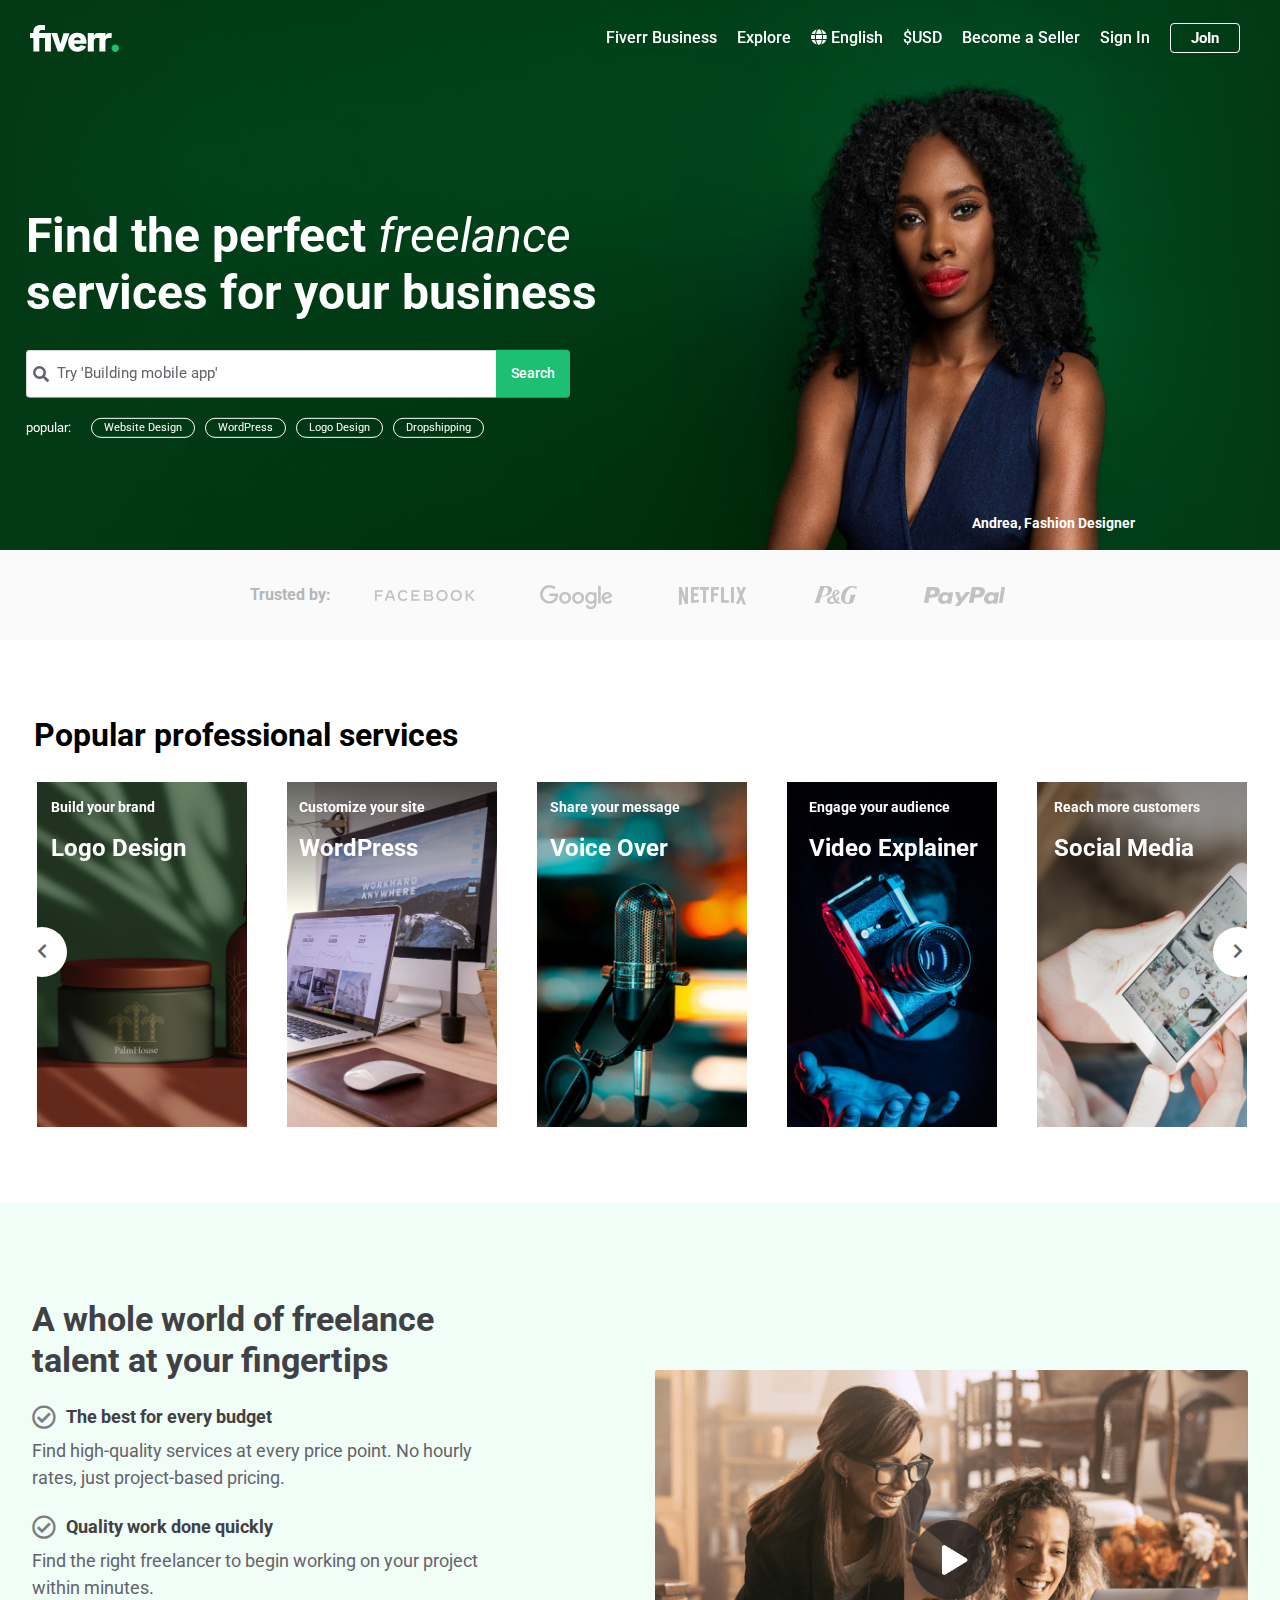
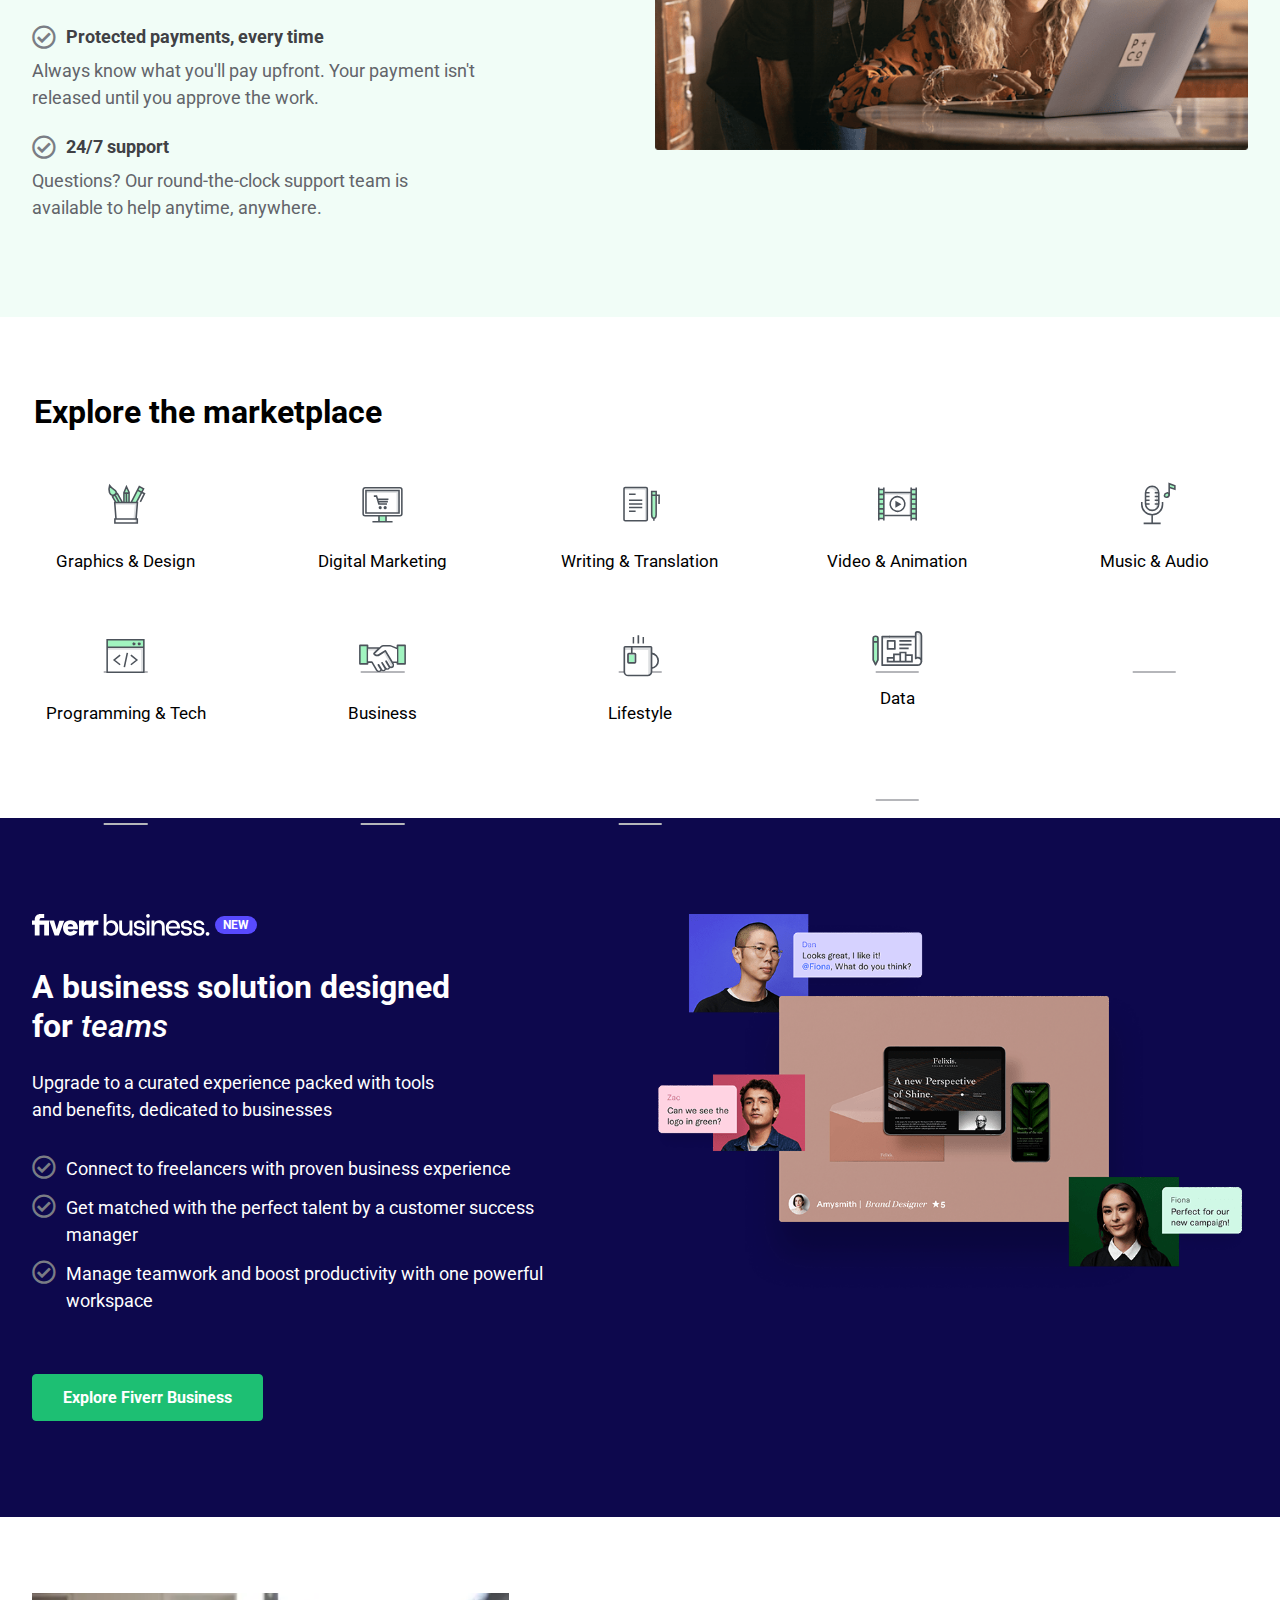
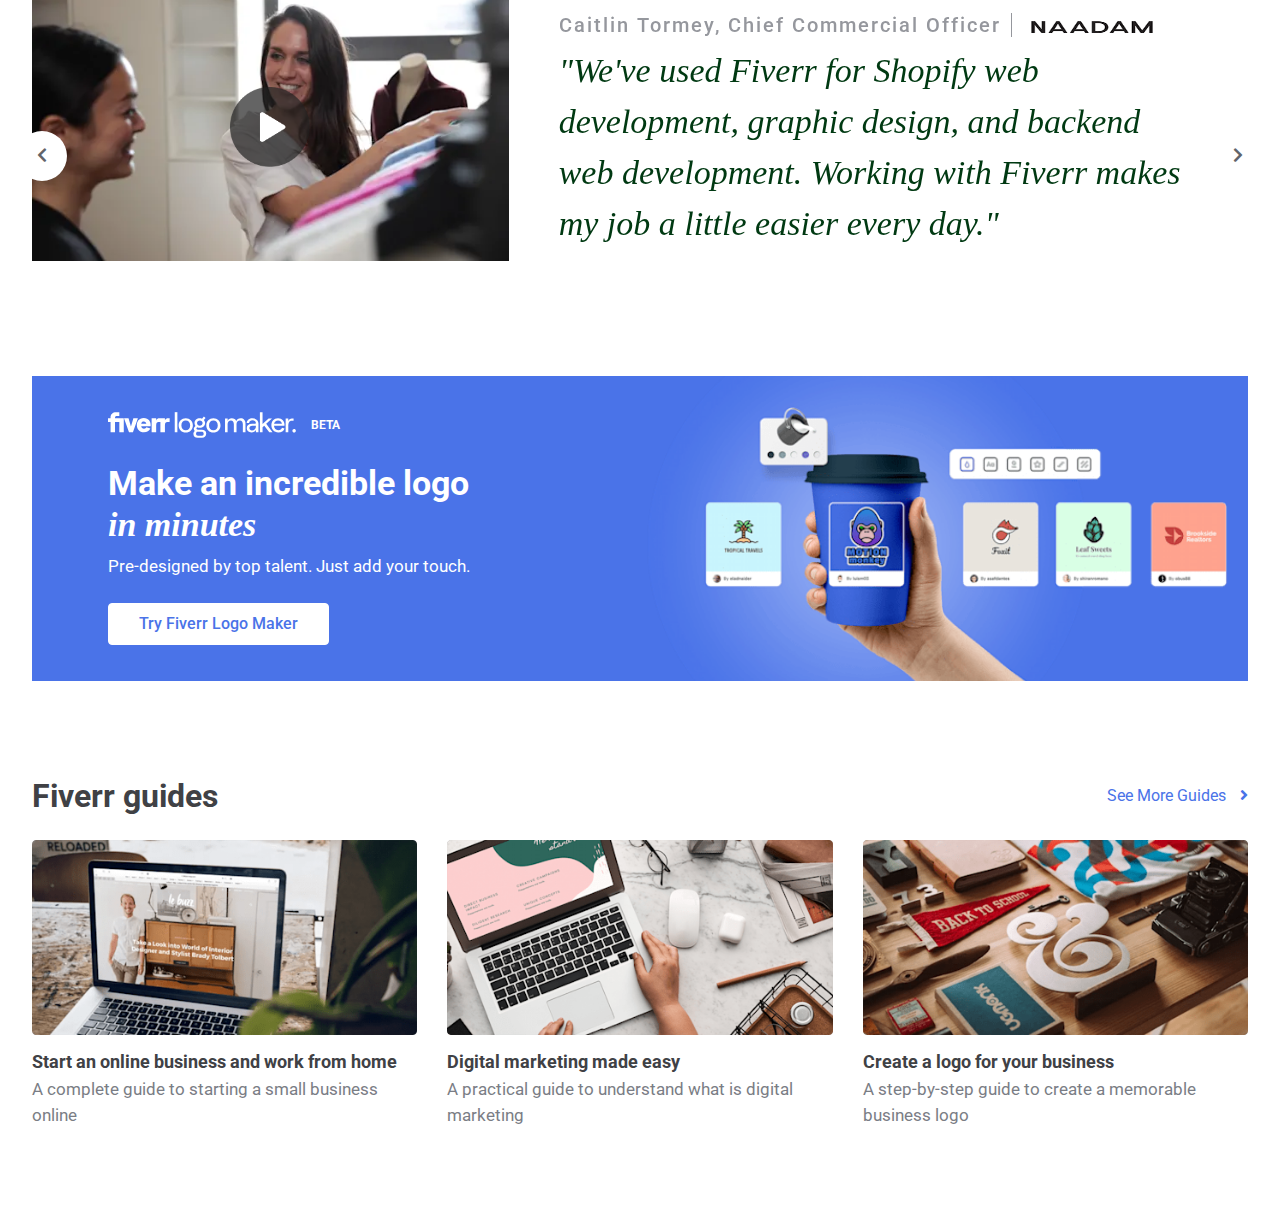
==== FE67_BaiTapTongHop-master/index.html @ a899043b "Add sidebar and guides" ====
<!DOCTYPE html>
<html lang="en">
  <head>
    <title>Fiverr</title>
    <!-- Required meta tags -->
    <meta charset="utf-8" />
    <meta
      name="viewport"
      content="width=device-width, initial-scale=1, shrink-to-fit=no"
    />

    <!-- Google Font -->
    <link
      href="https://fonts.googleapis.com/css2?family=Roboto:wght@300;400;500;700&display=swap"
      rel="stylesheet"
    />
    <link
      href="https://fonts.googleapis.com/css2?family=Italianno&display=swap"
      rel="stylesheet"
    />

    <!-- Bootstrap CSS -->
    <link
      rel="stylesheet"
      href="https://stackpath.bootstrapcdn.com/bootstrap/4.3.1/css/bootstrap.min.css"
      integrity="sha384-ggOyR0iXCbMQv3Xipma34MD+dH/1fQ784/j6cY/iJTQUOhcWr7x9JvoRxT2MZw1T"
      crossorigin="anonymous"
    />

    <!-- font themify icons -->
    <link rel="stylesheet" href="./fonts/themify-icons/themify-icons.css" />

    <!-- font awesome -->
    <link
      rel="stylesheet"
      href="https://cdnjs.cloudflare.com/ajax/libs/font-awesome/5.15.3/css/all.min.css"
    />

    <!-- slick -->
    <link rel="stylesheet" href="./CSS/slick.css" />

    <!-- MY CSS -->
    <link rel="stylesheet" href="./CSS/main.css" />
  </head>

  <body>
    <!-- Header Start -->
    <header id="header" class="header-transparent">
      <nav class="header-nav">
        <div class="container-fluid">
          <div class="row">
            <div class="header-nav__left col-8 col-md-8 col-lg-5">
              <div class="header-nav__bars" id="openSidebar">
                <i class="fa fa-bars"></i>
              </div>
              <a href="index.html" class="header-nav__logo">
                <svg
                  width="89"
                  height="27"
                  viewBox="0 0 89 27"
                  fill="none"
                  xmlns="http://www.w3.org/2000/svg"
                >
                  <g fill="#404145">
                    <path
                      d="m81.6 13.1h-3.1c-2 0-3.1 1.5-3.1 4.1v9.3h-6v-13.4h-2.5c-2 0-3.1 1.5-3.1 4.1v9.3h-6v-18.4h6v2.8c1-2.2 2.3-2.8 4.3-2.8h7.3v2.8c1-2.2 2.3-2.8 4.3-2.8h2zm-25.2 5.6h-12.4c.3 2.1 1.6 3.2 3.7 3.2 1.6 0 2.7-.7 3.1-1.8l5.3 1.5c-1.3 3.2-4.5 5.1-8.4 5.1-6.5 0-9.5-5.1-9.5-9.5 0-4.3 2.6-9.4 9.1-9.4 6.9 0 9.2 5.2 9.2 9.1 0 .9 0 1.4-.1 1.8zm-5.7-3.5c-.1-1.6-1.3-3-3.3-3-1.9 0-3 .8-3.4 3zm-22.9 11.3h5.2l6.6-18.3h-6l-3.2 10.7-3.2-10.8h-6zm-24.4 0h5.9v-13.4h5.7v13.4h5.9v-18.4h-11.6v-1.1c0-1.2.9-2 2.2-2h3.5v-5h-4.4c-4.3 0-7.2 2.7-7.2 6.6v1.5h-3.4v5h3.4z"
                    ></path>
                  </g>
                  <g fill="#1dbf73">
                    <path
                      d="m85.3 27c2 0 3.7-1.7 3.7-3.7s-1.7-3.7-3.7-3.7-3.7 1.7-3.7 3.7 1.7 3.7 3.7 3.7z"
                    ></path>
                  </g>
                </svg>
              </a>
              <form action="#" class="header-nav__search">
                <input type="text" placeholder="Find Services" />
                <i class="ti-search"></i>
                <button type="submit">Search</button>
              </form>
            </div>
            <div class="header-nav__right col-4 col-md-4 col-lg-7">
              <ul class="header-nav__menu">
                <li class="header-nav__item business">
                  <a href="#" class="header-nav__link">Fiverr Business</a>
                </li>
                <li class="header-nav__item explore">
                  <a href="#" class="header-nav__link">Explore</a>
                </li>
                <li class="header-nav__item language">
                  <a href="#" class="header-nav__link">
                    <i class="fas fa-globe"></i>
                    English
                  </a>
                </li>
                <li class="header-nav__item currency">
                  <a href="#" class="header-nav__link">$USD</a>
                </li>
                <li class="header-nav__item seller">
                  <a href="#" class="header-nav__link">Become a Seller</a>
                </li>
                <li class="header-nav__item signin">
                  <a href="#" class="header-nav__link">Sign In</a>
                </li>
                <li class="header-nav__item join">
                  <a href="#" class="header-nav__join">JoIn</a>
                </li>
              </ul>
            </div>
          </div>
        </div>
      </nav>
      <div class="header-cate">
        <div class="container-fluid">
          <ul class="header-cate__list">
            <li class="header-cate__item">
              <a href="#" class="header-cate__link">Graphics & Design</a>
              <ul class="header-dropdown grid-fours-column">
                <ul class="header-dropdown__list">
                  <li class="header-dropdown__item">
                    <h6 class="header-dropdown__title">
                      Logo & Brand Identity
                    </h6>
                  </li>
                  <li class="header-dropdown__item">
                    <a href="#" class="header-dropdown__link">Logo Design</a>
                  </li>
                  <li class="header-dropdown__item">
                    <a href="#" class="header-dropdown__link">
                      Brand Style Guides
                    </a>
                  </li>
                  <li class="header-dropdown__item">
                    <a href="#" class="header-dropdown__link">
                      Business Cards & Stationery
                    </a>
                  </li>
                </ul>
                <ul class="header-dropdown__list">
                  <li class="header-dropdown__item">
                    <h6 class="header-dropdown__title">Web & App</h6>
                  </li>
                  <li class="header-dropdown__item">
                    <a href="#" class="header-dropdown__link">
                      Website Design <span class="new">New</span>
                    </a>
                  </li>
                  <li class="header-dropdown__item">
                    <a href="#" class="header-dropdown__link">
                      App Design
                      <span class="new">New</span>
                    </a>
                  </li>
                  <li class="header-dropdown__item">
                    <a href="#" class="header-dropdown__link">
                      UX Design
                      <span class="new">New</span>
                    </a>
                  </li>
                </ul>
                <ul class="header-dropdown__list">
                  <li class="header-dropdown__item">
                    <h6 class="header-dropdown__title">Visual Design</h6>
                  </li>
                  <li class="header-dropdown__item">
                    <a href="#" class="header-dropdown__link">
                      Photoshop Editing
                    </a>
                  </li>
                  <li class="header-dropdown__item">
                    <a href="#" class="header-dropdown__link">
                      Presentation Design
                    </a>
                  </li>
                  <li class="header-dropdown__item">
                    <a href="#" class="header-dropdown__link">
                      Infographic Design
                    </a>
                  </li>
                </ul>
                <ul class="header-dropdown__list">
                  <li class="header-dropdown__item">
                    <h6 class="header-dropdown__title">Print Design</h6>
                  </li>
                  <li class="header-dropdown__item">
                    <a href="#" class="header-dropdown__link">Flyer Design</a>
                  </li>
                  <li class="header-dropdown__item">
                    <a href="#" class="header-dropdown__link">
                      Brochure Design
                    </a>
                  </li>
                  <li class="header-dropdown__item">
                    <a href="#" class="header-dropdown__link">
                      Signage Design
                      <span class="new">New</span>
                    </a>
                  </li>
                </ul>
                <ul class="header-dropdown__list">
                  <li class="header-dropdown__item">
                    <h6 class="header-dropdown__title">Gaming</h6>
                  </li>
                  <li class="header-dropdown__item">
                    <a href="#" class="header-dropdown__link">Game Art</a>
                  </li>
                  <li class="header-dropdown__item">
                    <a href="#" class="header-dropdown__link">
                      Graphics for Streamers
                    </a>
                  </li>
                  <li class="header-dropdown__item">
                    <a href="#" class="header-dropdown__link">Twitch Store</a>
                  </li>
                </ul>
                <ul class="header-dropdown__list">
                  <li class="header-dropdown__item">
                    <h6 class="header-dropdown__title">Packaging & Labels</h6>
                  </li>
                  <li class="header-dropdown__item">
                    <a href="#" class="header-dropdown__link">Book Design</a>
                  </li>
                  <li class="header-dropdown__item">
                    <a href="#" class="header-dropdown__link">
                      Ablum Cover Design
                    </a>
                  </li>
                  <li class="header-dropdown__item">
                    <a href="#" class="header-dropdown__link">
                      Podcast Cover Art
                    </a>
                  </li>
                </ul>
              </ul>
            </li>
            <li class="header-cate__item">
              <a href="#" class="header-cate__link">Digital Marketing</a>
              <ul class="header-dropdown grid-two-column">
                <li class="header-dropdown__item">
                  <a href="#" class="header-dropdown__link">
                    Marketing Strategy
                  </a>
                </li>
                <li class="header-dropdown__item">
                  <a href="#" class="header-dropdown__link">
                    Search Engine Marketing (SEM)
                  </a>
                </li>
                <li class="header-dropdown__item">
                  <a href="#" class="header-dropdown__link">
                    Social Media Marketing
                  </a>
                </li>
                <li class="header-dropdown__item">
                  <a href="#" class="header-dropdown__link">
                    Display Advertising <span class="new">New</span>
                  </a>
                </li>
                <li class="header-dropdown__item">
                  <a href="#" class="header-dropdown__link">
                    Social Media Advertising
                  </a>
                </li>
                <li class="header-dropdown__item">
                  <a href="#" class="header-dropdown__link">
                    E-Commerce Marketing
                  </a>
                </li>
                <li class="header-dropdown__item">
                  <a href="#" class="header-dropdown__link">
                    Search Engine Optimization (SEO)
                  </a>
                </li>
                <li class="header-dropdown__item">
                  <a href="#" class="header-dropdown__link">
                    Influencer Marketing
                  </a>
                </li>
              </ul>
            </li>
            <li class="header-cate__item">
              <a href="#" class="header-cate__link">Writing & Translation</a>
              <ul class="header-dropdown grid-three-column">
                <li class="header-dropdown__item">
                  <a href="#" class="header-dropdown__link">
                    Articles & Blog Posts
                  </a>
                </li>
                <li class="header-dropdown__item">
                  <a href="#" class="header-dropdown__link">
                    Book & eBook Writing
                  </a>
                </li>
                <li class="header-dropdown__item">
                  <a href="#" class="header-dropdown__link">White Papers</a>
                </li>
                <li class="header-dropdown__item">
                  <a href="#" class="header-dropdown__link">Translation</a>
                </li>
                <li class="header-dropdown__item">
                  <a href="#" class="header-dropdown__link">
                    Book Editing <span class="new">New</span>
                  </a>
                </li>
                <li class="header-dropdown__item">
                  <a href="#" class="header-dropdown__link">
                    Website Content
                  </a>
                </li>
                <li class="header-dropdown__item">
                  <a href="#" class="header-dropdown__link">
                    Proofreading & Editing
                  </a>
                </li>
                <li class="header-dropdown__item">
                  <a href="#" class="header-dropdown__link">Scriptwriting</a>
                </li>
                <li class="header-dropdown__item">
                  <a href="#" class="header-dropdown__link">
                    Product Descriptions
                  </a>
                </li>
              </ul>
            </li>
            <li class="header-cate__item">
              <a href="#" class="header-cate__link">Video & Animation</a>
              <ul class="header-dropdown grid-three-column">
                <li class="header-dropdown__item">
                  <a href="#" class="header-dropdown__link">
                    Whiteboard & Animated Explainers
                  </a>
                </li>
                <li class="header-dropdown__item">
                  <a href="#" class="header-dropdown__link">
                    Spokesperson Videos
                  </a>
                </li>
                <li class="header-dropdown__item">
                  <a href="#" class="header-dropdown__link">
                    Animation for Streamers
                  </a>
                </li>
                <li class="header-dropdown__item">
                  <a href="#" class="header-dropdown__link">Video Editing</a>
                </li>
                <li class="header-dropdown__item">
                  <a href="#" class="header-dropdown__link">
                    Live Action Explainers
                  </a>
                </li>
                <li class="header-dropdown__item">
                  <a href="#" class="header-dropdown__link">
                    Lottie & Website Animation <span class="new">New</span>
                  </a>
                </li>
                <li class="header-dropdown__item">
                  <a href="#" class="header-dropdown__link">
                    Short Video Ads
                  </a>
                </li>
                <li class="header-dropdown__item">
                  <a href="#" class="header-dropdown__link">
                    3D Product Animation
                  </a>
                </li>
                <li class="header-dropdown__item">
                  <a href="#" class="header-dropdown__link">Game Trailers</a>
                </li>
              </ul>
            </li>
            <li class="header-cate__item">
              <a href="#" class="header-cate__link">Music & Audio</a>
              <ul class="header-dropdown grid-two-column">
                <li class="header-dropdown__item">
                  <a href="#" class="header-dropdown__link">Voice Over</a>
                </li>
                <li class="header-dropdown__item">
                  <a href="#" class="header-dropdown__link">
                    Sound Design <span class="new">New</span>
                  </a>
                </li>
                <li class="header-dropdown__item">
                  <a href="#" class="header-dropdown__link">
                    Producers & Composers
                  </a>
                </li>
                <li class="header-dropdown__item">
                  <a href="#" class="header-dropdown__link">
                    Jingles & Intros
                  </a>
                </li>
                <li class="header-dropdown__item">
                  <a href="#" class="header-dropdown__link">
                    Singers & Vocalists
                  </a>
                </li>
                <li class="header-dropdown__item">
                  <a href="#" class="header-dropdown__link">
                    Dialogue Editing
                  </a>
                </li>
                <li class="header-dropdown__item">
                  <a href="#" class="header-dropdown__link">
                    Mixing & Mastering
                  </a>
                </li>
                <li class="header-dropdown__item">
                  <a href="#" class="header-dropdown__link">
                    Music Transcription
                  </a>
                </li>
              </ul>
            </li>
            <li class="header-cate__item">
              <a href="#" class="header-cate__link">Programming & Tech</a>
              <ul class="header-dropdown dropdown-left grid-two-column">
                <li class="header-dropdown__item">
                  <a href="#" class="header-dropdown__link">WordPress</a>
                </li>
                <li class="header-dropdown__item">
                  <a href="#" class="header-dropdown__link">Chatbots</a>
                </li>
                <li class="header-dropdown__item">
                  <a href="#" class="header-dropdown__link">
                    Website Builders & CMS
                  </a>
                </li>
                <li class="header-dropdown__item">
                  <a href="#" class="header-dropdown__link">
                    Online Coding Lessons <span class="new">New</span>
                  </a>
                </li>
                <li class="header-dropdown__item">
                  <a href="#" class="header-dropdown__link">
                    Game Development
                  </a>
                </li>
                <li class="header-dropdown__item">
                  <a href="#" class="header-dropdown__link">
                    Cybersecurity & Data Protection
                  </a>
                </li>
                <li class="header-dropdown__item">
                  <a href="#" class="header-dropdown__link">
                    Development for Streamers <span class="new">New</span>
                  </a>
                </li>
                <li class="header-dropdown__item">
                  <a href="#" class="header-dropdown__link">Convert Files</a>
                </li>
              </ul>
            </li>
            <li class="header-cate__item">
              <a href="#" class="header-cate__link">
                Data <span class="new">New</span>
              </a>
              <ul class="header-dropdown dropdown-left grid-two-column">
                <li class="header-dropdown__item">
                  <a href="#" class="header-dropdown__link">Databases</a>
                </li>
                <li class="header-dropdown__item">
                  <a href="#" class="header-dropdown__link">
                    Data Science <span class="new">New</span>
                  </a>
                </li>
                <li class="header-dropdown__item">
                  <a href="#" class="header-dropdown__link">
                    Data Processing
                  </a>
                </li>
                <li class="header-dropdown__item">
                  <a href="#" class="header-dropdown__link"> Data Entry </a>
                </li>
                <li class="header-dropdown__item">
                  <a href="#" class="header-dropdown__link"> Data Analytics </a>
                </li>
                <li class="header-dropdown__item">
                  <a href="#" class="header-dropdown__link"> Other </a>
                </li>
                <li class="header-dropdown__item">
                  <a href="#" class="header-dropdown__link">
                    Data Visualization
                  </a>
                </li>
              </ul>
            </li>
            <li class="header-cate__item">
              <a href="#" class="header-cate__link">Business</a>
              <ul class="header-dropdown dropdown-left grid-two-column">
                <li class="header-dropdown__item">
                  <a href="#" class="header-dropdown__link">Virtual Assitant</a>
                </li>
                <li class="header-dropdown__item">
                  <a href="#" class="header-dropdown__link">
                    Legal Consulting
                  </a>
                </li>
                <li class="header-dropdown__item">
                  <a href="#" class="header-dropdown__link">
                    Market Research <span class="new">New</span>
                  </a>
                </li>
                <li class="header-dropdown__item">
                  <a href="#" class="header-dropdown__link">
                    Financial Consulting
                  </a>
                </li>
                <li class="header-dropdown__item">
                  <a href="#" class="header-dropdown__link">
                    Customer Care <span class="new">New</span>
                  </a>
                </li>
                <li class="header-dropdown__item">
                  <a href="#" class="header-dropdown__link">
                    E-Commerce Management
                  </a>
                </li>
                <li class="header-dropdown__item">
                  <a href="#" class="header-dropdown__link">
                    Project Management
                  </a>
                </li>
                <li class="header-dropdown__item">
                  <a href="#" class="header-dropdown__link">
                    Supply Chain Management <span class="new">New</span>
                  </a>
                </li>
              </ul>
            </li>
            <li class="header-cate__item">
              <a href="#" class="header-cate__link">Lifestyle</a>
              <ul class="header-dropdown dropdown-left grid-two-column">
                <li class="header-dropdown__item">
                  <a href="#" class="header-dropdown__link">Online Tutoring</a>
                </li>
                <li class="header-dropdown__item">
                  <a href="#" class="header-dropdown__link">
                    Cooking Lessons
                  </a>
                </li>
                <li class="header-dropdown__item">
                  <a href="#" class="header-dropdown__link"> Gaming </a>
                </li>
                <li class="header-dropdown__item">
                  <a href="#" class="header-dropdown__link"> Craft Lessons </a>
                </li>
                <li class="header-dropdown__item">
                  <a href="#" class="header-dropdown__link">
                    Astrology & Psychics
                  </a>
                </li>
                <li class="header-dropdown__item">
                  <a href="#" class="header-dropdown__link"> Art & Crafts </a>
                </li>
                <li class="header-dropdown__item">
                  <a href="#" class="header-dropdown__link">
                    Modeling & Acting <span class="new">New</span>
                  </a>
                </li>
                <li class="header-dropdown__item">
                  <a href="#" class="header-dropdown__link">
                    Health, Nutrition & Fitness
                  </a>
                </li>
              </ul>
            </li>
          </ul>
        </div>
      </div>
    </header>
    <!-- End Header -->

    <!-- Sidebar Start -->
    <section class="sidebar" id="sidebar">
      <div class="sidebar__overlay" id="closeSidebar"></div>
      <div class="sidebar__content">
        <a href="#" class="sidebar__btn">Join Fiverr</a>
        <div class="sidebar-menu">
          <a href="#" class="sidebar-menu__link">Sign in</a>
          <div class="sidebar-cate">
            <div class="sidebar-cate__title">
              <span>Browse Categories</span>
              <i class="fas fa-chevron-down"></i>
            </div>
          </div>
          <div class="sidebar-explore">
            <div class="sidebar-explore__title">
              <span>Explore</span>
              <i class="fas fa-chevron-down"></i>
            </div>
          </div>
          <a href="#" class="sidebar-menu__link pro">Fiverr Pro</a>
          <a href="#" class="sidebar-menu__link business">Fiverr Business</a>
          <div class="general">
            <p>General</p>
          </div>
          <a href="#" class="sidebar-menu__link">Home</a>
          <div class="sidebar-language">
            <span>English <i class="fas fa-globe"></i></span>
            <i class="fas fa-chevron-down"></i>
          </div>
          <div class="sidebar-currency">
            <span>USD - $</span>
            <i class="fas fa-chevron-down"></i>
          </div>
        </div>
      </div>
    </section>
    <!-- End Sidebar -->

    <!-- Cover Start -->
    <section id="cover">
      <div class="cover-text__left">
        <h1>
          Find the perfect
          <i>freelance</i>
          services for your business
        </h1>
        <form action="#" class="header-nav__search cover-nav__search">
          <input type="text" placeholder="Try 'Building mobile app' " />
          <!-- <<<<<<< HEAD -->
          <i class="fa fa-search"></i>
          <button class="cover-btn__search" type="submit">Search</button>
          <!-- ======= -->
          <!-- <i class="ti-search"></i>
          <button type="submit">Search</button> -->
          <!-- >>>>>>> ad6e1d9629a9303de52fa1c2db1c80e4c3838e7f -->
        </form>
        <div class="cover-text__courses">
          popular:
          <ul>
            <li><a href="#">Website Design</a></li>
            <li><a href="#">WordPress</a></li>
            <li><a href="#">Logo Design</a></li>
            <li><a href="#">Dropshipping</a></li>
          </ul>
        </div>
      </div>
      <div class="cover-content">
        <div class="cover-item">
          <div class="cover-img">
            <img class="styleImg" src="./img/bg-hero-1-1792-x1.jfif" alt="" />
          </div>
          <div class="cover-text__right">
            <p>Andrea, Fashion Designer</p>
          </div>
        </div>
        <div class="cover-item">
          <div class="cover-img">
            <img class="styleImg" src="./img/bg-hero-2-1792-x1.png" alt="" />
          </div>
          <div class="cover-text__right cover-text__rating">
            <i class="fa fa-star" aria-hidden="true"></i>
            <i class="fa fa-star" aria-hidden="true"></i>
            <i class="fa fa-star" aria-hidden="true"></i>
            <i class="fa fa-star" aria-hidden="true"></i>
            <i class="fa fa-star" aria-hidden="true"></i>
            <p>Moon, Marketing Expert</p>
          </div>
        </div>
        <div class="cover-item">
          <div class="cover-img">
            <img class="styleImg" src="./img/bg-hero-3-1792-x1.jfif" alt="" />
          </div>
          <div class="cover-text__right">
            <p>Ritika, Shoemaker and Designer</p>
          </div>
        </div>
        <div class="cover-item">
          <div class="cover-img">
            <img class="styleImg" src="./img/bg-hero-4-1792-x1.jfif" alt="" />
          </div>
          <div class="cover-text__right">
            <p>Zach, Bar Owner</p>
          </div>
        </div>
        <div class="cover-item">
          <div class="cover-img">
            <img class="styleImg" src="./img/bg-hero-5-1792-x1.jfif" alt="" />
          </div>
          <div class="cover-text__right cover-text__rating">
            <i class="fa fa-star" aria-hidden="true"></i>
            <i class="fa fa-star" aria-hidden="true"></i>
            <i class="fa fa-star" aria-hidden="true"></i>
            <i class="fa fa-star" aria-hidden="true"></i>
            <i class="fa fa-star" aria-hidden="true"></i>
            <p>Gabrielle, Video Editor</p>
          </div>
        </div>
      </div>
    </section>
    <!-- End Cover -->

    <!-- intro Start -->
    <section class="intro">
      <div class="container">
        <div class="intro__content">
          <span class="intro__text">Trusted by:</span>
          <div class="intro__logos">
            <img src="./img/facebook.31d5f92.png" alt="facebook.31d5f92.png" />
            <img src="./img/google.517da09.png" alt="google.517da09.png" />
            <img src="./img/netflix.e3ad953.png" alt="netflix.e3ad953.png" />
            <img src="./img/pandg.8b7310b.png" alt="pandg.8b7310b.png" />
            <img src="./img/paypal.ec56157.png" alt="paypal.ec56157.png" />
          </div>
        </div>
      </div>
    </section>
    <!-- End intro -->

    <!-- Services Start -->
    <section class="services">
      <h2 class="services-title">Popular professional services</h2>
      <div class="services-content">
        <div class="services-item">
          <img src="./img/s1.jfif" alt="" />
          <div class="services-text">
            <p>Build your brand</p>
            <h5>Logo Design</h5>
          </div>
        </div>
        <div class="services-item">
          <img src="./img/s2.jfif" alt="" />
          <div class="services-text">
            <p>Customize your site</p>
            <h5>WordPress</h5>
          </div>
        </div>
        <div class="services-item">
          <img src="./img/s3.jfif" alt="" />
          <div class="services-text">
            <p>Share your message</p>
            <h5>Voice Over</h5>
          </div>
        </div>
        <div class="services-item">
          <img src="./img/s4.jfif" alt="" />
          <div class="services-text">
            <p>Engage your audience</p>
            <h5>Video Explainer</h5>
          </div>
        </div>
        <div class="services-item">
          <img src="./img/s5.jfif" alt="" />
          <div class="services-text">
            <p>Reach more customers</p>
            <h5>Social Media</h5>
          </div>
        </div>
        <div class="services-item">
          <img src="./img/s6.jfif" alt="" />
          <div class="services-text">
            <p>Unlock growth online</p>
            <h5>SEO</h5>
          </div>
        </div>
        <div class="services-item">
          <img src="./img/s7.jfif" alt="" />
          <div class="services-text">
            <p>Color your dreams</p>
            <h5>Illustration</h5>
          </div>
        </div>
        <div class="services-item">
          <img src="./img/s8.jfif" alt="" />
          <div class="services-text">
            <p>Go global</p>
            <h5>Translation</h5>
          </div>
        </div>
        <div class="services-item">
          <img src="./img/s9.jfif" alt="" />
          <div class="services-text">
            <p>Learn your business</p>
            <h5>Data Entry</h5>
          </div>
        </div>
        <div class="services-item">
          <img src="./img/s10.jfif" alt="" />
          <div class="services-text">
            <p>Showcase your story</p>
            <h5>Book Covers</h5>
          </div>
        </div>
      </div>
    </section>
    <!-- End Services -->

    <!-- info Start -->
    <section class="info">
      <div class="container-fluid">
        <div class="row">
          <div class="col-12 col-md-6">
            <div class="info__text">
              <h2 class="info__title">
                A whole world of freelance talent at your fingertips
              </h2>
              <div class="info__list">
                <div class="info__item">
                  <h6>
                    <i class="far fa-check-circle"></i>
                    The best for every budget
                  </h6>
                  <p>
                    Find high-quality services at every price point. No hourly
                    rates, just project-based pricing.
                  </p>
                </div>
                <div class="info__item">
                  <h6>
                    <i class="far fa-check-circle"></i>
                    Quality work done quickly
                  </h6>
                  <p>
                    Find the right freelancer to begin working on your project
                    within minutes.
                  </p>
                </div>
                <div class="info__item">
                  <h6>
                    <i class="far fa-check-circle"></i>
                    Protected payments, every time
                  </h6>
                  <p>
                    Always know what you'll pay upfront. Your payment isn't
                    released until you approve the work.
                  </p>
                </div>
                <div class="info__item">
                  <h6>
                    <i class="far fa-check-circle"></i>
                    24/7 support
                  </h6>
                  <p>
                    Questions? Our round-the-clock support team is available to
                    help anytime, anywhere.
                  </p>
                </div>
              </div>
            </div>
          </div>
          <div class="col-12 col-md-6">
            <div
              class="info__video"
              data-toggle="modal"
              data-target="#modalVideo"
            >
              <img
                src="./img/selling-proposition-still-1400-x1.png"
                class="w-100 d-block"
                alt="selling-proposition-still-1400-x1.png"
              />
              <div class="play"></div>
            </div>
          </div>
        </div>
      </div>
      <!-- Modal Video -->
      <div
        class="modal fade"
        id="modalVideo"
        tabindex="-1"
        aria-labelledby="exampleModalLabel"
        aria-hidden="true"
      >
        <div class="modal-dialog modal-dialog-centered">
          <div class="modal-content">
            <div class="modal-body">
              <video class="modal-video" controls preload="metadata">
                <source
                  src="https://fiverr-res.cloudinary.com/video/upload/t_fiverr_hd/vmvv3czyk2ifedefkau7"
                  type="video/mp4"
                />
                <track
                  label="EN"
                  srclang="en"
                  src="https://npm-assets.fiverrcdn.com/assets/@fiverr/logged_out_homepage_perseus/apps/Caitlin Tormey - Naadam_en-US.1b62b1a.vtt"
                  kind="subtitles"
                />
              </video>
            </div>
          </div>
        </div>
      </div>
    </section>
    <!-- End info -->

    <!-- Marketplace Start -->
    <section class="marketplace">
      <h2 class="marketplace-title">Explore the marketplace</h2>
      <div class="marketplace-content">
        <div class="marketplace-item">
          <a href="#">
            <img src="./img/m1.svg" alt="" />
            <p>Graphics & Design</p>
          </a>
        </div>
        <div class="marketplace-item">
          <a href="#">
            <img src="./img/m2.svg" alt="" />
            <p>Digital Marketing</p>
          </a>
        </div>
        <div class="marketplace-item">
          <a href="#">
            <img src="./img/m3.svg" alt="" />
            <p>Writing & Translation</p>
          </a>
        </div>
        <div class="marketplace-item">
          <a href="#">
            <img src="./img/m4.svg" alt="" />
            <p>Video & Animation</p>
          </a>
        </div>
        <div class="marketplace-item">
          <a href="#">
            <img src="./img/m5.svg" alt="" />
            <p>Music & Audio</p>
          </a>
        </div>
        <div class="marketplace-item">
          <a href="#">
            <img src="./img/m6.svg" alt="" />
            <p>Programming & Tech</p>
          </a>
        </div>
        <div class="marketplace-item">
          <a href="#">
            <img src="./img/m7.svg" alt="" />
            <p>Business</p>
          </a>
        </div>
        <div class="marketplace-item">
          <a href="#">
            <img src="./img/m8.svg" alt="" />
            <p>Lifestyle</p>
          </a>
        </div>
        <div class="marketplace-item">
          <a href="#">
            <img class="item-styleImg" src="./img/m9.svg" alt="" />
            <p>Data</p>
          </a>
        </div>
      </div>
    </section>
    <!-- End Marketplace  -->

    <!-- Solution Start -->
    <section class="solution">
      <div class="container-fluid">
        <div class="row">
          <div class="col-12 col-md-6">
            <div class="solution__text">
              <div class="solution__logo">
                <svg
                  width="219"
                  height="27"
                  viewBox="0 0 219 27"
                  fill="none"
                  xmlns="http://www.w3.org/2000/svg"
                >
                  <g fill="#fff">
                    <path
                      d="M81.6,13.1h-3.1c-2,0-3.1,1.5-3.1,4.1v9.3h-6V13.1h-2.5c-2,0-3.1,1.5-3.1,4.1v9.3h-6V8.1h6v2.8 c1-2.2,2.3-2.8,4.3-2.8h7.3v2.8c1-2.2,2.3-2.8,4.3-2.8h2L81.6,13.1z M56.4,18.7H44c0.3,2.1,1.6,3.2,3.7,3.2 c1.6,0,2.7-0.7,3.1-1.8l5.3,1.5c-1.3,3.2-4.5,5.1-8.4,5.1c-6.5,0-9.5-5.1-9.5-9.5c0-4.3,2.6-9.4,9.1-9.4c6.9,0,9.2,5.2,9.2,9.1 C56.5,17.8,56.5,18.3,56.4,18.7z M50.7,15.2c-0.1-1.6-1.3-3-3.3-3c-1.9,0-3,0.8-3.4,3H50.7z M27.8,26.5H33l6.6-18.3h-6l-3.2,10.7 L27.2,8.1h-6L27.8,26.5z M3.4,26.5h5.9V13.1H15v13.4h5.9V8.1H9.3V7c0-1.2,0.9-2,2.2-2H15V0h-4.4C6.3,0,3.4,2.7,3.4,6.6v1.5H0v5 h3.4L3.4,26.5z"
                    ></path>
                    <path
                      d="M91.7,23.7v2.7h-3.5V0h3.5v10.8c1.1-1.8,3.3-3,5.8-3c5.6,0,8.7,4,8.7,9.4s-3.2,9.4-8.8,9.4 C95,26.7,92.8,25.5,91.7,23.7z M102.6,17.3c0-3.8-2.2-6.4-5.6-6.4c-3.4,0-5.6,2.5-5.6,6.4s2.2,6.4,5.6,6.4 C100.4,23.6,102.6,21.1,102.6,17.3z"
                    ></path>
                    <path
                      d="M123.5,26.4H120v-3.2c-1,2.3-3.2,3.5-5.9,3.5c-4.1,0-6.8-3-6.8-7.3V8.1h3.5v10.6c0,2.9,1.7,4.9,4.3,4.9 c2.9,0,4.9-2.3,4.9-5.5V8.1h3.5L123.5,26.4z"
                    ></path>
                    <path
                      d="M125,20.5h3.2c0.3,2.2,1.7,3.4,4.2,3.4c2.1,0,3.5-1.1,3.5-2.5c0-5-10.5-0.4-10.5-8.3c0-3.1,2.7-5.2,6.5-5.2 c4.1,0,6.9,2.3,7.1,5.7h-3.2c-0.3-2.1-2.3-2.9-3.9-2.9c-2,0-3.3,0.9-3.3,2.4c0,4.6,10.5-0.1,10.5,8.2c0,3.3-2.7,5.5-6.8,5.5 C128.1,26.7,125.2,24.3,125,20.5z"
                    ></path>
                    <path d="M144.5,8.1H141v18.3h3.5V8.1z"></path>
                    <path
                      d="M147.1,8.1h3.5v3.2c1-2.3,3.2-3.5,5.9-3.5c4.1,0,6.8,3,6.8,7.3v11.3h-3.5V15.8c0-2.9-1.7-4.9-4.3-4.9 c-2.9,0-4.9,2.3-4.9,5.5v9.9H147L147.1,8.1z"
                    ></path>
                    <path
                      d="M182.9,20.5h3.2c0.3,2.2,1.7,3.4,4.2,3.4c2.1,0,3.5-1.1,3.5-2.5c0-5-10.5-0.4-10.5-8.3 c0-3.1,2.7-5.2,6.5-5.2c4.1,0,6.9,2.3,7.1,5.7h-3.2c-0.3-2.1-2.3-2.9-3.9-2.9c-2,0-3.3,0.9-3.3,2.4c0,4.6,10.5-0.1,10.5,8.2 c0,3.3-2.7,5.5-6.8,5.5C186,26.7,183.2,24.3,182.9,20.5z"
                    ></path>
                    <path
                      d="M178.7,20.5c-0.5,2.1-2.3,3.2-4.9,3.2c-3.2,0-5.4-2.4-5.7-5.8h14c0-0.3,0.1-0.9,0.1-1.4c0-4.6-3-8.7-8.7-8.7 c-5.6,0-8.8,4.2-8.8,9.3c0,5.1,3.5,9.6,9.2,9.6c4.1,0,7.2-2.1,8.2-5.3L178.7,20.5z M173.4,10.7c3,0,4.9,1.9,5.1,4.6h-10.4 C168.7,12.2,170.5,10.7,173.4,10.7z"
                    ></path>
                    <path
                      d="M198.1,20.5h3.2c0.3,2.2,1.7,3.4,4.2,3.4c2.1,0,3.5-1.1,3.5-2.5c0-5-10.5-0.4-10.5-8.3 c0-3.1,2.7-5.2,6.5-5.2c4.1,0,6.9,2.3,7.1,5.7h-3.2c-0.3-2.1-2.3-2.9-3.9-2.9c-2,0-3.3,0.9-3.3,2.4c0,4.6,10.5-0.1,10.5,8.2 c0,3.3-2.7,5.5-6.8,5.5C201.2,26.7,198.3,24.3,198.1,20.5z"
                    ></path>
                    <path
                      d="M142.7,0c-0.6,0-1.1,0.2-1.6,0.7c-0.4,0.4-0.7,1-0.7,1.6c0,0.6,0.2,1.1,0.7,1.6c0.5,0.4,1,0.7,1.6,0.7 c0.6,0,1.1-0.2,1.6-0.7c0.4-0.5,0.7-1,0.7-1.6c0-0.3-0.1-0.6-0.2-0.9s-0.3-0.5-0.5-0.8c-0.2-0.2-0.5-0.4-0.7-0.5 C143.4,0.1,143.1,0,142.7,0z"
                    ></path>
                    <path
                      d="M218.3,24.4L218.3,24.4c0,0.6-0.2,1.2-0.7,1.6c-0.4,0.4-1,0.7-1.6,0.7c-0.6,0-1.2-0.2-1.6-0.7 c-0.4-0.4-0.7-1-0.7-1.6v0c0-0.6,0.2-1.2,0.7-1.6c0.4-0.4,1-0.7,1.6-0.7c0.6,0,1.2,0.2,1.6,0.7C218.1,23.2,218.3,23.8,218.3,24.4z"
                    ></path>
                  </g>
                </svg>
                <span class="new">New</span>
              </div>
              <h2 class="solution__title">
                A business solution designed for <i>teams</i>
              </h2>
              <p class="solution__desc">
                Upgrade to a curated experience packed with tools and benefits,
                dedicated to businesses
              </p>
              <ul class="solution__list">
                <li class="solution__item">
                  <i class="far fa-check-circle"></i>
                  <p>Connect to freelancers with proven business experience</p>
                </li>
                <li class="solution__item">
                  <i class="far fa-check-circle"></i>
                  <p>
                    Get matched with the perfect talent by a customer success
                    manager
                  </p>
                </li>
                <li class="solution__item">
                  <i class="far fa-check-circle"></i>
                  <p>
                    Manage teamwork and boost productivity with one powerful
                    workspace
                  </p>
                </li>
              </ul>
              <a href="#" class="solution__btn">Explore Fiverr Business</a>
            </div>
          </div>
          <div class="col-12 col-md-6">
            <picture class="solution__image">
              <source
                media="(max-width: 768px)"
                srcset="./img/business-mobile-552-x1.png"
              />
              <img
                src="./img/business-desktop-870-x1.png"
                class="w-100 d-block"
                alt="business-desktop-870-x1.png"
              />
            </picture>
          </div>
        </div>
      </div>
    </section>
    <!-- End Solution -->

    <!-- Feedback Start -->
    <section class="feedback">
      <div class="feedback-content container-fluid">
        <div class="feedback-item">
          <div class="feedback-item__left">
            <div
              class="info__video"
              data-toggle="modal"
              data-target="#myModalOne"
            >
              <img
                src="./img/f1.jpg"
                class="w-100 d-block"
                alt="selling-proposition-still-1400-x1.png"
              />
              <div class="play"></div>
            </div>
          </div>
          <div class="feedback-item__right">
            <div class="feedback-item__title">
              <h2>Caitlin Tormey, Chief Commercial Officer</h2>
              <img src="./img/naadam-logo-x2.0a3b198.png" alt="" />
            </div>
            <div class="feedback-item__text">
              <i
                >"We've used Fiverr for Shopify web development, graphic design,
                and backend web development. Working with Fiverr makes my job a
                little easier every day."</i
              >
            </div>
          </div>
        </div>
        <div class="feedback-item">
          <div class="feedback-item__left">
            <div
              class="info__video"
              data-toggle="modal"
              data-target="#myModalTwo"
            >
              <img
                src="./img/f2.jpg"
                class="w-100 d-block"
                alt="selling-proposition-still-1400-x1.png"
              />
              <div class="play"></div>
            </div>
          </div>
          <div class="feedback-item__right">
            <div class="feedback-item__title">
              <h2>Tim and Dan Joo, Co-Founders</h2>
              <img src="./img/haerfest-logo-x2.03fa5c5.png" alt="" />
            </div>
            <div class="feedback-item__text">
              <i
                >"When you want to create a business bigger than yourself, you
                need a lot of help. That's what Fiverr does."</i
              >
            </div>
          </div>
        </div>
        <div class="feedback-item">
          <div class="feedback-item__left">
            <div
              class="info__video"
              data-toggle="modal"
              data-target="#myModalThree"
            >
              <img
                src="./img/f3.jpg"
                class="w-100 d-block"
                alt="selling-proposition-still-1400-x1.png"
              />
              <div class="play"></div>
            </div>
          </div>
          <div class="feedback-item__right">
            <div class="feedback-item__title">
              <h2>Brighid Gannon (DNP, PMHNP-BC), Co-Founder</h2>
              <img src="./img/lavender-logo-x2.89c5e2e.png" alt="" />
            </div>
            <div class="feedback-item__text">
              <i
                >"We used Fiverr for SEO, our logo, website, copy, animated
                videos — literally everything. It was like working with a human
                right next to you versus being across the world."</i
              >
            </div>
          </div>
        </div>
        <div class="feedback-item">
          <div class="feedback-item__left">
            <div
              class="info__video"
              data-toggle="modal"
              data-target="#myModalFour"
            >
              <img
                src="./img/f4.jpg"
                class="w-100 d-block"
                alt="selling-proposition-still-1400-x1.png"
              />
              <div class="play"></div>
            </div>
          </div>
          <div class="feedback-item__right">
            <div class="feedback-item__title">
              <h2>Kay Kim, Co-Founder</h2>
              <img src="./img/rooted-logo-x2.321d79d.png" alt="" />
            </div>
            <div class="feedback-item__text">
              <i
                >"It's extremely exciting that Fiverr has freelancers from all
                over the world — it broadens the talent pool. One of the best
                things about Fiverr is that while we're sleeping, someone's
                working."</i
              >
            </div>
          </div>
        </div>
      </div>
      <!-- modal video One-->
      <div
        class="modal fade"
        id="myModalOne"
        tabindex="-1"
        aria-labelledby="exampleModalLabel"
        aria-hidden="true"
      >
        <div class="modal-dialog modal-dialog-centered">
          <div class="modal-content">
            <div class="modal-body">
              <video class="modal-video" controls preload="metadata">
                <source
                  src="https://fiverr-res.cloudinary.com/video/upload/t_fiverr_hd/plfa6gdjihpdvr10rchl"
                  type="video/mp4"
                />
              </video>
            </div>
          </div>
        </div>
      </div>
      <!-- modal video Two-->
      <div
        class="modal fade"
        id="myModalTwo"
        tabindex="-1"
        aria-labelledby="exampleModalLabel"
        aria-hidden="true"
      >
        <div class="modal-dialog modal-dialog-centered">
          <div class="modal-content">
            <div class="modal-body">
              <video class="modal-video" controls preload="metadata">
                <source
                  src="https://fiverr-res.cloudinary.com/video/upload/t_fiverr_hd/yja2ld5fnolhsixj3xxw"
                  type="video/mp4"
                />
              </video>
            </div>
          </div>
        </div>
      </div>
      <!-- modal video Three-->
      <div
        class="modal fade"
        id="myModalThree"
        tabindex="-1"
        aria-labelledby="exampleModalLabel"
        aria-hidden="true"
      >
        <div class="modal-dialog modal-dialog-centered">
          <div class="modal-content">
            <div class="modal-body">
              <video class="modal-video" controls preload="metadata">
                <source
                  src="https://fiverr-res.cloudinary.com/video/upload/t_fiverr_hd/bsncmkwya3nectkensun"
                  type="video/mp4"
                />
              </video>
            </div>
          </div>
        </div>
      </div>
      <!-- modal video Four-->
      <div
        class="modal fade"
        id="myModalFour"
        tabindex="-1"
        aria-labelledby="exampleModalLabel"
        aria-hidden="true"
      >
        <div class="modal-dialog modal-dialog-centered">
          <div class="modal-content">
            <div class="modal-body">
              <video class="modal-video" controls preload="metadata">
                <source
                  src="https://fiverr-res.cloudinary.com/video/upload/t_fiverr_hd/rb8jtakrisiz0xtsffwi"
                  type="video/mp4"
                />
              </video>
            </div>
          </div>
        </div>
      </div>
    </section>
    <!-- End Feedback -->

    <!-- Logo Start -->
    <section class="logo">
      <div class="container-fluid">
        <div class="logo__container">
          <div class="logo__text">
            <div class="logo__logo">
              <svg
                width="249"
                height="34"
                viewBox="0 0 249 34"
                fill="none"
                xmlns="http://www.w3.org/2000/svg"
              >
                <g fill="#FFFFFF">
                  <path
                    d="M81.6,13.1h-3.1c-2,0-3.1,1.5-3.1,4.1v9.3h-6V13.1h-2.5c-2,0-3.1,1.5-3.1,4.1v9.3h-6V8.1h6v2.8 c1-2.2,2.3-2.8,4.3-2.8h7.3v2.8c1-2.2,2.3-2.8,4.3-2.8h2L81.6,13.1z M56.4,18.7H44c0.3,2.1,1.6,3.2,3.7,3.2 c1.6,0,2.7-0.7,3.1-1.8l5.3,1.5c-1.3,3.2-4.5,5.1-8.4,5.1c-6.5,0-9.5-5.1-9.5-9.5c0-4.3,2.6-9.4,9.1-9.4c6.9,0,9.2,5.2,9.2,9.1 C56.5,17.8,56.5,18.3,56.4,18.7z M50.7,15.2c-0.1-1.6-1.3-3-3.3-3c-1.9,0-3,0.8-3.4,3H50.7z M27.8,26.5H33l6.6-18.3h-6l-3.2,10.7 L27.2,8.1h-6L27.8,26.5z M3.4,26.5h5.9V13.1H15v13.4h5.9V8.1H9.3V7c0-1.2,0.9-2,2.2-2H15V0h-4.4C6.3,0,3.4,2.7,3.4,6.6v1.5H0v5 h3.4L3.4,26.5z"
                  ></path>
                  <path d="M88.4,0h3.5v26.6h-3.5V0z"></path>
                  <path
                    d="M93.6,17.5c0-5.5,3.9-9.4,9.4-9.4c5.5,0,9.4,3.9,9.4,9.4s-3.9,9.4-9.4,9.4C97.5,26.9,93.6,23,93.6,17.5z M108.8,17.5c0-3.7-2.4-6.3-5.8-6.3c-3.5,0-5.8,2.6-5.8,6.3s2.4,6.3,5.8,6.3C106.4,23.8,108.8,21.2,108.8,17.5z"
                  ></path>
                  <path
                    d="M130.1,28.3c0,3.3-2.1,5.7-5.6,5.7h-5.6c-3.8,0-5.8-2.2-5.8-5.4c0-1.5,0.8-2.9,1.9-3.7 c-0.9-0.7-1.4-1.6-1.4-2.8c0-1.5,0.9-2.5,2.2-3.8c-0.8-1-1.2-2.4-1.2-3.8c0-3.8,3-6.3,7-6.3c1,0,2,0.2,2.9,0.5l2.5-2.9l2.2,2 l-2.2,2.5c1,1.1,1.6,2.6,1.6,4.1c0,3.8-3,6.3-7,6.3c-1.3,0-2.5-0.3-3.5-0.7c-0.7,0.8-1,1.2-1,1.8c0,1,0.9,1.5,2,1.5h5.1 C127.6,23.3,130.1,24.9,130.1,28.3z M126.7,28.5c0-1.7-1.1-2.5-2.9-2.5h-4.2c-0.6,0-1.2,0-1.8-0.1c-0.9,0.7-1.2,1.6-1.2,2.6 c0,1.5,1,2.6,2.5,2.6h5.4C126.1,31.1,126.7,30,126.7,28.5z M117.9,14.4c0,2.2,1.7,3.5,3.7,3.5c2,0,3.7-1.3,3.7-3.5 c0-2.2-1.7-3.5-3.7-3.5C119.6,10.9,117.9,12.2,117.9,14.4z"
                  ></path>
                  <path
                    d="M130.2,17.5c0-5.5,3.9-9.4,9.4-9.4c5.5,0,9.4,3.9,9.4,9.4s-3.9,9.4-9.4,9.4C134.2,26.9,130.2,23,130.2,17.5z M145.4,17.5c0-3.7-2.4-6.3-5.8-6.3c-3.5,0-5.8,2.6-5.8,6.3s2.4,6.3,5.8,6.3C143.1,23.8,145.4,21.2,145.4,17.5z"
                  ></path>
                  <path
                    d="M155,8.4h3.5v3.3c0.8-2.1,2.7-3.5,5.4-3.5c3,0,5.2,1.3,5.9,3.7c0.7-2.1,3.1-3.7,5.9-3.7 c3.9,0,6.4,2.7,6.4,6.9v11.6h-3.5V16c0-2.9-1.5-4.8-3.9-4.8c-2.8,0-4.5,2-4.5,4.8v10.6h-3.5V16c0-2.9-1.5-4.8-3.8-4.8 c-2.8,0-4.5,2-4.5,4.8v10.6H155V8.4z"
                  ></path>
                  <path
                    d="M199.3,14.7v11.9h-3.4v-3c-0.9,2-3.2,3.3-5.9,3.3c-3.7,0-6.2-2.3-6.2-5.5c0-3.7,2.4-5.9,7.1-5.9h3.9 c0.7,0,1.1-0.4,1.1-1v-0.1c0-2.2-2-3.6-4.5-3.6s-4.3,1.6-4.5,3.5h-3.2c0.3-3.6,3.5-6.3,7.6-6.3C195.9,8.1,199.3,10.7,199.3,14.7z M195.9,18.6v-0.5h-4.7c-2.8,0-3.9,1.2-3.9,3.3c0,1.6,1.5,2.8,3.4,2.8C193.9,24.1,195.9,22,195.9,18.6z"
                  ></path>
                  <path
                    d="M207,17.9l-2.3,2.1v6.6h-3.5V0h3.5v15.6l8-7.2h4.5l-7.7,7.1l8.4,11.1h-4.3L207,17.9z"
                  ></path>
                  <path
                    d="M243.2,11.4c-3.3,0-4.4,3-4.4,6.9v8.3h-3.5V8.4h3.5v3.5c0.8-2.4,2.3-3.5,4.8-3.5h2.2v3H243.2z"
                  ></path>
                  <path
                    d="M230.4,20.7c-0.5,2.1-2.2,3.2-4.9,3.2c-3.2,0-5.4-2.4-5.7-5.8h13.9c0-0.3,0.1-0.9,0.1-1.4 c0-4.6-3-8.6-8.6-8.6c-5.6,0-8.8,4.2-8.8,9.3c0,5.1,3.5,9.5,9.2,9.5c4.1,0,7.2-2.1,8.2-5.3L230.4,20.7L230.4,20.7z M225.2,10.9 c3,0,4.9,1.8,5.1,4.6h-10.4C220.5,12.5,222.3,10.9,225.2,10.9z"
                  ></path>
                  <path
                    d="M248.8,24.6L248.8,24.6c0,0.6-0.2,1.2-0.7,1.7c-0.4,0.4-1,0.7-1.6,0.7c-0.3,0-0.6-0.1-0.9-0.2 c-0.3-0.1-0.5-0.3-0.7-0.5c-0.2-0.2-0.4-0.5-0.5-0.7c-0.1-0.3-0.2-0.6-0.2-0.9v0c0-0.3,0.1-0.6,0.2-0.9c0.1-0.3,0.3-0.5,0.5-0.7 c0.2-0.2,0.5-0.4,0.7-0.5c0.3-0.1,0.6-0.2,0.9-0.2c0.6,0,1.2,0.2,1.6,0.7C248.6,23.4,248.8,24,248.8,24.6z"
                  ></path>
                </g>
              </svg>
              <span>Beta</span>
            </div>
            <h2 class="logo__title">
              Make an incredible logo <i>in minutes</i>
            </h2>
            <p class="logo__desc">
              Pre-designed by top talent. Just add your touch.
            </p>
            <a href="#" class="logo__btn">Try Fiverr Logo Maker</a>
          </div>
          <picture class="logo__image">
            <source
              media="(max-width: 576px)"
              srcset="./img/logo-maker-banner-mobile-552-2x.png"
            />
            <source
              media="(max-width: 1024px)"
              srcset="./img/logo-maker-banner-tablet-852-2x.png"
            />
            <img alt="logo-maker-banner" />
          </picture>
        </div>
      </div>
    </section>
    <!-- End Logo -->

    <!-- Carousel Start -->
    <section id="carousel"></section>
    <!-- End Carousel  -->

    <!-- Guides Start -->
    <section class="guides">
      <div class="container-fluid">
        <div class="guides__title">
          <h2>Fiverr guides</h2>
          <a href="#">See More Guides <i class="fa fa-angle-right"></i></a>
        </div>
        <div class="guides__content">
          <div class="row">
            <div class="col-12 col-sm-6 col-lg-4">
              <a href="#" class="guides__item">
                <img
                  src="./img/guide-start-online-business-552-x2.png"
                  alt="guide-start-online-business-552-x2.png"
                  class="w-100 d-block"
                />
                <h4>Start an online business and work from home</h4>
                <p>A complete guide to starting a small business online</p>
              </a>
            </div>
            <div class="col-12 col-sm-6 col-lg-4">
              <a href="#" class="guides__item">
                <img
                  src="./img/guide-digital-marketing-552-x2.png"
                  alt="guide-digital-marketing-552-x2.png"
                  class="w-100 d-block"
                />
                <h4>Digital marketing made easy</h4>
                <p>A practical guide to understand what is digital marketing</p>
              </a>
            </div>
            <div class="col-12 col-sm-6 col-lg-4">
              <a href="#" class="guides__item">
                <img
                  src="./img/guide-create-a-logo-552-x2.png"
                  alt="guide-create-a-logo-552-x2.png"
                  class="w-100 d-block"
                />
                <h4>Create a logo for your business</h4>
                <p>A step-by-step guide to create a memorable business logo</p>
              </a>
            </div>
          </div>
        </div>
        <a href="#" class="guides-link-mobile">
          See More Guides <i class="fa fa-angle-right"></i>
        </a>
      </div>
    </section>
    <!-- End Guides -->

    <!--  Sign up Start -->
    <section id="signup"></section>
    <!-- End Sign up  -->

    <!-- Footer Start -->
    <section id="footer"></section>
    <!-- End Footer  -->

    <!-- Optional JavaScript -->
    <!-- jQuery first, then Popper.js, then Bootstrap JS -->
    <script
      src="https://code.jquery.com/jquery-3.3.1.slim.min.js"
      integrity="sha384-q8i/X+965DzO0rT7abK41JStQIAqVgRVzpbzo5smXKp4YfRvH+8abtTE1Pi6jizo"
      crossorigin="anonymous"
    ></script>
    <script
      src="https://cdnjs.cloudflare.com/ajax/libs/popper.js/1.14.7/umd/popper.min.js"
      integrity="sha384-UO2eT0CpHqdSJQ6hJty5KVphtPhzWj9WO1clHTMGa3JDZwrnQq4sF86dIHNDz0W1"
      crossorigin="anonymous"
    ></script>
    <script
      src="https://stackpath.bootstrapcdn.com/bootstrap/4.3.1/js/bootstrap.min.js"
      integrity="sha384-JjSmVgyd0p3pXB1rRibZUAYoIIy6OrQ6VrjIEaFf/nJGzIxFDsf4x0xIM+B07jRM"
      crossorigin="anonymous"
    ></script>
    <!-- slick js -->
    <script src="./js/slick.min.js"></script>
    <!-- INDEX JS -->
    <script src="./js/index.js"></script>
  </body>
</html>
---- FE67_BaiTapTongHop-master/fonts/themify-icons/themify-icons.css ----
@font-face {
	font-family: 'themify';
	src:url('fonts/themify.eot?-fvbane');
	src:url('fonts/themify.eot?#iefix-fvbane') format('embedded-opentype'),
		url('fonts/themify.woff?-fvbane') format('woff'),
		url('fonts/themify.ttf?-fvbane') format('truetype'),
		url('fonts/themify.svg?-fvbane#themify') format('svg');
	font-weight: normal;
	font-style: normal;
}

[class^="ti-"], [class*=" ti-"] {
	font-family: 'themify';
	speak: none;
	font-style: normal;
	font-weight: normal;
	font-variant: normal;
	text-transform: none;
	line-height: 1;

	/* Better Font Rendering =========== */
	-webkit-font-smoothing: antialiased;
	-moz-osx-font-smoothing: grayscale;
}

.ti-wand:before {
	content: "\e600";
}
.ti-volume:before {
	content: "\e601";
}
.ti-user:before {
	content: "\e602";
}
.ti-unlock:before {
	content: "\e603";
}
.ti-unlink:before {
	content: "\e604";
}
.ti-trash:before {
	content: "\e605";
}
.ti-thought:before {
	content: "\e606";
}
.ti-target:before {
	content: "\e607";
}
.ti-tag:before {
	content: "\e608";
}
.ti-tablet:before {
	content: "\e609";
}
.ti-star:before {
	content: "\e60a";
}
.ti-spray:before {
	content: "\e60b";
}
.ti-signal:before {
	content: "\e60c";
}
.ti-shopping-cart:before {
	content: "\e60d";
}
.ti-shopping-cart-full:before {
	content: "\e60e";
}
.ti-settings:before {
	content: "\e60f";
}
.ti-search:before {
	content: "\e610";
}
.ti-zoom-in:before {
	content: "\e611";
}
.ti-zoom-out:before {
	content: "\e612";
}
.ti-cut:before {
	content: "\e613";
}
.ti-ruler:before {
	content: "\e614";
}
.ti-ruler-pencil:before {
	content: "\e615";
}
.ti-ruler-alt:before {
	content: "\e616";
}
.ti-bookmark:before {
	content: "\e617";
}
.ti-bookmark-alt:before {
	content: "\e618";
}
.ti-reload:before {
	content: "\e619";
}
.ti-plus:before {
	content: "\e61a";
}
.ti-pin:before {
	content: "\e61b";
}
.ti-pencil:before {
	content: "\e61c";
}
.ti-pencil-alt:before {
	content: "\e61d";
}
.ti-paint-roller:before {
	content: "\e61e";
}
.ti-paint-bucket:before {
	content: "\e61f";
}
.ti-na:before {
	content: "\e620";
}
.ti-mobile:before {
	content: "\e621";
}
.ti-minus:before {
	content: "\e622";
}
.ti-medall:before {
	content: "\e623";
}
.ti-medall-alt:before {
	content: "\e624";
}
.ti-marker:before {
	content: "\e625";
}
.ti-marker-alt:before {
	content: "\e626";
}
.ti-arrow-up:before {
	content: "\e627";
}
.ti-arrow-right:before {
	content: "\e628";
}
.ti-arrow-left:before {
	content: "\e629";
}
.ti-arrow-down:before {
	content: "\e62a";
}
.ti-lock:before {
	content: "\e62b";
}
.ti-location-arrow:before {
	content: "\e62c";
}
.ti-link:before {
	content: "\e62d";
}
.ti-layout:before {
	content: "\e62e";
}
.ti-layers:before {
	content: "\e62f";
}
.ti-layers-alt:before {
	content: "\e630";
}
.ti-key:before {
	content: "\e631";
}
.ti-import:before {
	content: "\e632";
}
.ti-image:before {
	content: "\e633";
}
.ti-heart:before {
	content: "\e634";
}
.ti-heart-broken:before {
	content: "\e635";
}
.ti-hand-stop:before {
	content: "\e636";
}
.ti-hand-open:before {
	content: "\e637";
}
.ti-hand-drag:before {
	content: "\e638";
}
.ti-folder:before {
	content: "\e639";
}
.ti-flag:before {
	content: "\e63a";
}
.ti-flag-alt:before {
	content: "\e63b";
}
.ti-flag-alt-2:before {
	content: "\e63c";
}
.ti-eye:before {
	content: "\e63d";
}
.ti-export:before {
	content: "\e63e";
}
.ti-exchange-vertical:before {
	content: "\e63f";
}
.ti-desktop:before {
	content: "\e640";
}
.ti-cup:before {
	content: "\e641";
}
.ti-crown:before {
	content: "\e642";
}
.ti-comments:before {
	content: "\e643";
}
.ti-comment:before {
	content: "\e644";
}
.ti-comment-alt:before {
	content: "\e645";
}
.ti-close:before {
	content: "\e646";
}
.ti-clip:before {
	content: "\e647";
}
.ti-angle-up:before {
	content: "\e648";
}
.ti-angle-right:before {
	content: "\e649";
}
.ti-angle-left:before {
	content: "\e64a";
}
.ti-angle-down:before {
	content: "\e64b";
}
.ti-check:before {
	content: "\e64c";
}
.ti-check-box:before {
	content: "\e64d";
}
.ti-camera:before {
	content: "\e64e";
}
.ti-announcement:before {
	content: "\e64f";
}
.ti-brush:before {
	content: "\e650";
}
.ti-briefcase:before {
	content: "\e651";
}
.ti-bolt:before {
	content: "\e652";
}
.ti-bolt-alt:before {
	content: "\e653";
}
.ti-blackboard:before {
	content: "\e654";
}
.ti-bag:before {
	content: "\e655";
}
.ti-move:before {
	content: "\e656";
}
.ti-arrows-vertical:before {
	content: "\e657";
}
.ti-arrows-horizontal:before {
	content: "\e658";
}
.ti-fullscreen:before {
	content: "\e659";
}
.ti-arrow-top-right:before {
	content: "\e65a";
}
.ti-arrow-top-left:before {
	content: "\e65b";
}
.ti-arrow-circle-up:before {
	content: "\e65c";
}
.ti-arrow-circle-right:before {
	content: "\e65d";
}
.ti-arrow-circle-left:before {
	content: "\e65e";
}
.ti-arrow-circle-down:before {
	content: "\e65f";
}
.ti-angle-double-up:before {
	content: "\e660";
}
.ti-angle-double-right:before {
	content: "\e661";
}
.ti-angle-double-left:before {
	content: "\e662";
}
.ti-angle-double-down:before {
	content: "\e663";
}
.ti-zip:before {
	content: "\e664";
}
.ti-world:before {
	content: "\e665";
}
.ti-wheelchair:before {
	content: "\e666";
}
.ti-view-list:before {
	content: "\e667";
}
.ti-view-list-alt:before {
	content: "\e668";
}
.ti-view-grid:before {
	content: "\e669";
}
.ti-uppercase:before {
	content: "\e66a";
}
.ti-upload:before {
	content: "\e66b";
}
.ti-underline:before {
	content: "\e66c";
}
.ti-truck:before {
	content: "\e66d";
}
.ti-timer:before {
	content: "\e66e";
}
.ti-ticket:before {
	content: "\e66f";
}
.ti-thumb-up:before {
	content: "\e670";
}
.ti-thumb-down:before {
	content: "\e671";
}
.ti-text:before {
	content: "\e672";
}
.ti-stats-up:before {
	content: "\e673";
}
.ti-stats-down:before {
	content: "\e674";
}
.ti-split-v:before {
	content: "\e675";
}
.ti-split-h:before {
	content: "\e676";
}
.ti-smallcap:before {
	content: "\e677";
}
.ti-shine:before {
	content: "\e678";
}
.ti-shift-right:before {
	content: "\e679";
}
.ti-shift-left:before {
	content: "\e67a";
}
.ti-shield:before {
	content: "\e67b";
}
.ti-notepad:before {
	content: "\e67c";
}
.ti-server:before {
	content: "\e67d";
}
.ti-quote-right:before {
	content: "\e67e";
}
.ti-quote-left:before {
	content: "\e67f";
}
.ti-pulse:before {
	content: "\e680";
}
.ti-printer:before {
	content: "\e681";
}
.ti-power-off:before {
	content: "\e682";
}
.ti-plug:before {
	content: "\e683";
}
.ti-pie-chart:before {
	content: "\e684";
}
.ti-paragraph:before {
	content: "\e685";
}
.ti-panel:before {
	content: "\e686";
}
.ti-package:before {
	content: "\e687";
}
.ti-music:before {
	content: "\e688";
}
.ti-music-alt:before {
	content: "\e689";
}
.ti-mouse:before {
	content: "\e68a";
}
.ti-mouse-alt:before {
	content: "\e68b";
}
.ti-money:before {
	content: "\e68c";
}
.ti-microphone:before {
	content: "\e68d";
}
.ti-menu:before {
	content: "\e68e";
}
.ti-menu-alt:before {
	content: "\e68f";
}
.ti-map:before {
	content: "\e690";
}
.ti-map-alt:before {
	content: "\e691";
}
.ti-loop:before {
	content: "\e692";
}
.ti-location-pin:before {
	content: "\e693";
}
.ti-list:before {
	content: "\e694";
}
.ti-light-bulb:before {
	content: "\e695";
}
.ti-Italic:before {
	content: "\e696";
}
.ti-info:before {
	content: "\e697";
}
.ti-infinite:before {
	content: "\e698";
}
.ti-id-badge:before {
	content: "\e699";
}
.ti-hummer:before {
	content: "\e69a";
}
.ti-home:before {
	content: "\e69b";
}
.ti-help:before {
	content: "\e69c";
}
.ti-headphone:before {
	content: "\e69d";
}
.ti-harddrives:before {
	content: "\e69e";
}
.ti-harddrive:before {
	content: "\e69f";
}
.ti-gift:before {
	content: "\e6a0";
}
.ti-game:before {
	content: "\e6a1";
}
.ti-filter:before {
	content: "\e6a2";
}
.ti-files:before {
	content: "\e6a3";
}
.ti-file:before {
	content: "\e6a4";
}
.ti-eraser:before {
	content: "\e6a5";
}
.ti-envelope:before {
	content: "\e6a6";
}
.ti-download:before {
	content: "\e6a7";
}
.ti-direction:before {
	content: "\e6a8";
}
.ti-direction-alt:before {
	content: "\e6a9";
}
.ti-dashboard:before {
	content: "\e6aa";
}
.ti-control-stop:before {
	content: "\e6ab";
}
.ti-control-shuffle:before {
	content: "\e6ac";
}
.ti-control-play:before {
	content: "\e6ad";
}
.ti-control-pause:before {
	content: "\e6ae";
}
.ti-control-forward:before {
	content: "\e6af";
}
.ti-control-backward:before {
	content: "\e6b0";
}
.ti-cloud:before {
	content: "\e6b1";
}
.ti-cloud-up:before {
	content: "\e6b2";
}
.ti-cloud-down:before {
	content: "\e6b3";
}
.ti-clipboard:before {
	content: "\e6b4";
}
.ti-car:before {
	content: "\e6b5";
}
.ti-calendar:before {
	content: "\e6b6";
}
.ti-book:before {
	content: "\e6b7";
}
.ti-bell:before {
	content: "\e6b8";
}
.ti-basketball:before {
	content: "\e6b9";
}
.ti-bar-chart:before {
	content: "\e6ba";
}
.ti-bar-chart-alt:before {
	content: "\e6bb";
}
.ti-back-right:before {
	content: "\e6bc";
}
.ti-back-left:before {
	content: "\e6bd";
}
.ti-arrows-corner:before {
	content: "\e6be";
}
.ti-archive:before {
	content: "\e6bf";
}
.ti-anchor:before {
	content: "\e6c0";
}
.ti-align-right:before {
	content: "\e6c1";
}
.ti-align-left:before {
	content: "\e6c2";
}
.ti-align-justify:before {
	content: "\e6c3";
}
.ti-align-center:before {
	content: "\e6c4";
}
.ti-alert:before {
	content: "\e6c5";
}
.ti-alarm-clock:before {
	content: "\e6c6";
}
.ti-agenda:before {
	content: "\e6c7";
}
.ti-write:before {
	content: "\e6c8";
}
.ti-window:before {
	content: "\e6c9";
}
.ti-widgetized:before {
	content: "\e6ca";
}
.ti-widget:before {
	content: "\e6cb";
}
.ti-widget-alt:before {
	content: "\e6cc";
}
.ti-wallet:before {
	content: "\e6cd";
}
.ti-video-clapper:before {
	content: "\e6ce";
}
.ti-video-camera:before {
	content: "\e6cf";
}
.ti-vector:before {
	content: "\e6d0";
}
.ti-themify-logo:before {
	content: "\e6d1";
}
.ti-themify-favicon:before {
	content: "\e6d2";
}
.ti-themify-favicon-alt:before {
	content: "\e6d3";
}
.ti-support:before {
	content: "\e6d4";
}
.ti-stamp:before {
	content: "\e6d5";
}
.ti-split-v-alt:before {
	content: "\e6d6";
}
.ti-slice:before {
	content: "\e6d7";
}
.ti-shortcode:before {
	content: "\e6d8";
}
.ti-shift-right-alt:before {
	content: "\e6d9";
}
.ti-shift-left-alt:before {
	content: "\e6da";
}
.ti-ruler-alt-2:before {
	content: "\e6db";
}
.ti-receipt:before {
	content: "\e6dc";
}
.ti-pin2:before {
	content: "\e6dd";
}
.ti-pin-alt:before {
	content: "\e6de";
}
.ti-pencil-alt2:before {
	content: "\e6df";
}
.ti-palette:before {
	content: "\e6e0";
}
.ti-more:before {
	content: "\e6e1";
}
.ti-more-alt:before {
	content: "\e6e2";
}
.ti-microphone-alt:before {
	content: "\e6e3";
}
.ti-magnet:before {
	content: "\e6e4";
}
.ti-line-double:before {
	content: "\e6e5";
}
.ti-line-dotted:before {
	content: "\e6e6";
}
.ti-line-dashed:before {
	content: "\e6e7";
}
.ti-layout-width-full:before {
	content: "\e6e8";
}
.ti-layout-width-default:before {
	content: "\e6e9";
}
.ti-layout-width-default-alt:before {
	content: "\e6ea";
}
.ti-layout-tab:before {
	content: "\e6eb";
}
.ti-layout-tab-window:before {
	content: "\e6ec";
}
.ti-layout-tab-v:before {
	content: "\e6ed";
}
.ti-layout-tab-min:before {
	content: "\e6ee";
}
.ti-layout-slider:before {
	content: "\e6ef";
}
.ti-layout-slider-alt:before {
	content: "\e6f0";
}
.ti-layout-sidebar-right:before {
	content: "\e6f1";
}
.ti-layout-sidebar-none:before {
	content: "\e6f2";
}
.ti-layout-sidebar-left:before {
	content: "\e6f3";
}
.ti-layout-placeholder:before {
	content: "\e6f4";
}
.ti-layout-menu:before {
	content: "\e6f5";
}
.ti-layout-menu-v:before {
	content: "\e6f6";
}
.ti-layout-menu-separated:before {
	content: "\e6f7";
}
.ti-layout-menu-full:before {
	content: "\e6f8";
}
.ti-layout-media-right-alt:before {
	content: "\e6f9";
}
.ti-layout-media-right:before {
	content: "\e6fa";
}
.ti-layout-media-overlay:before {
	content: "\e6fb";
}
.ti-layout-media-overlay-alt:before {
	content: "\e6fc";
}
.ti-layout-media-overlay-alt-2:before {
	content: "\e6fd";
}
.ti-layout-media-left-alt:before {
	content: "\e6fe";
}
.ti-layout-media-left:before {
	content: "\e6ff";
}
.ti-layout-media-center-alt:before {
	content: "\e700";
}
.ti-layout-media-center:before {
	content: "\e701";
}
.ti-layout-list-thumb:before {
	content: "\e702";
}
.ti-layout-list-thumb-alt:before {
	content: "\e703";
}
.ti-layout-list-post:before {
	content: "\e704";
}
.ti-layout-list-large-image:before {
	content: "\e705";
}
.ti-layout-line-solid:before {
	content: "\e706";
}
.ti-layout-grid4:before {
	content: "\e707";
}
.ti-layout-grid3:before {
	content: "\e708";
}
.ti-layout-grid2:before {
	content: "\e709";
}
.ti-layout-grid2-thumb:before {
	content: "\e70a";
}
.ti-layout-cta-right:before {
	content: "\e70b";
}
.ti-layout-cta-left:before {
	content: "\e70c";
}
.ti-layout-cta-center:before {
	content: "\e70d";
}
.ti-layout-cta-btn-right:before {
	content: "\e70e";
}
.ti-layout-cta-btn-left:before {
	content: "\e70f";
}
.ti-layout-column4:before {
	content: "\e710";
}
.ti-layout-column3:before {
	content: "\e711";
}
.ti-layout-column2:before {
	content: "\e712";
}
.ti-layout-accordion-separated:before {
	content: "\e713";
}
.ti-layout-accordion-merged:before {
	content: "\e714";
}
.ti-layout-accordion-list:before {
	content: "\e715";
}
.ti-ink-pen:before {
	content: "\e716";
}
.ti-info-alt:before {
	content: "\e717";
}
.ti-help-alt:before {
	content: "\e718";
}
.ti-headphone-alt:before {
	content: "\e719";
}
.ti-hand-point-up:before {
	content: "\e71a";
}
.ti-hand-point-right:before {
	content: "\e71b";
}
.ti-hand-point-left:before {
	content: "\e71c";
}
.ti-hand-point-down:before {
	content: "\e71d";
}
.ti-gallery:before {
	content: "\e71e";
}
.ti-face-smile:before {
	content: "\e71f";
}
.ti-face-sad:before {
	content: "\e720";
}
.ti-credit-card:before {
	content: "\e721";
}
.ti-control-skip-forward:before {
	content: "\e722";
}
.ti-control-skip-backward:before {
	content: "\e723";
}
.ti-control-record:before {
	content: "\e724";
}
.ti-control-eject:before {
	content: "\e725";
}
.ti-comments-smiley:before {
	content: "\e726";
}
.ti-brush-alt:before {
	content: "\e727";
}
.ti-youtube:before {
	content: "\e728";
}
.ti-vimeo:before {
	content: "\e729";
}
.ti-twitter:before {
	content: "\e72a";
}
.ti-time:before {
	content: "\e72b";
}
.ti-tumblr:before {
	content: "\e72c";
}
.ti-skype:before {
	content: "\e72d";
}
.ti-share:before {
	content: "\e72e";
}
.ti-share-alt:before {
	content: "\e72f";
}
.ti-rocket:before {
	content: "\e730";
}
.ti-pinterest:before {
	content: "\e731";
}
.ti-new-window:before {
	content: "\e732";
}
.ti-microsoft:before {
	content: "\e733";
}
.ti-list-ol:before {
	content: "\e734";
}
.ti-linkedin:before {
	content: "\e735";
}
.ti-layout-sidebar-2:before {
	content: "\e736";
}
.ti-layout-grid4-alt:before {
	content: "\e737";
}
.ti-layout-grid3-alt:before {
	content: "\e738";
}
.ti-layout-grid2-alt:before {
	content: "\e739";
}
.ti-layout-column4-alt:before {
	content: "\e73a";
}
.ti-layout-column3-alt:before {
	content: "\e73b";
}
.ti-layout-column2-alt:before {
	content: "\e73c";
}
.ti-instagram:before {
	content: "\e73d";
}
.ti-google:before {
	content: "\e73e";
}
.ti-github:before {
	content: "\e73f";
}
.ti-flickr:before {
	content: "\e740";
}
.ti-facebook:before {
	content: "\e741";
}
.ti-dropbox:before {
	content: "\e742";
}
.ti-dribbble:before {
	content: "\e743";
}
.ti-apple:before {
	content: "\e744";
}
.ti-android:before {
	content: "\e745";
}
.ti-save:before {
	content: "\e746";
}
.ti-save-alt:before {
	content: "\e747";
}
.ti-yahoo:before {
	content: "\e748";
}
.ti-wordpress:before {
	content: "\e749";
}
.ti-vimeo-alt:before {
	content: "\e74a";
}
.ti-twitter-alt:before {
	content: "\e74b";
}
.ti-tumblr-alt:before {
	content: "\e74c";
}
.ti-trello:before {
	content: "\e74d";
}
.ti-stack-overflow:before {
	content: "\e74e";
}
.ti-soundcloud:before {
	content: "\e74f";
}
.ti-sharethis:before {
	content: "\e750";
}
.ti-sharethis-alt:before {
	content: "\e751";
}
.ti-reddit:before {
	content: "\e752";
}
.ti-pinterest-alt:before {
	content: "\e753";
}
.ti-microsoft-alt:before {
	content: "\e754";
}
.ti-linux:before {
	content: "\e755";
}
.ti-jsfiddle:before {
	content: "\e756";
}
.ti-joomla:before {
	content: "\e757";
}
.ti-html5:before {
	content: "\e758";
}
.ti-flickr-alt:before {
	content: "\e759";
}
.ti-email:before {
	content: "\e75a";
}
.ti-drupal:before {
	content: "\e75b";
}
.ti-dropbox-alt:before {
	content: "\e75c";
}
.ti-css3:before {
	content: "\e75d";
}
.ti-rss:before {
	content: "\e75e";
}
.ti-rss-alt:before {
	content: "\e75f";
}
---- FE67_BaiTapTongHop-master/CSS/main.css ----
#modalVideo .modal-dialog,
#myModalOne .modal-dialog,
#myModalTwo .modal-dialog,
#myModalThree .modal-dialog,
#myModalFour .modal-dialog {
  width: 70vw;
  max-width: 900px;
}

@media screen and (max-width: 576px) {
  #modalVideo .modal-dialog,
  #myModalOne .modal-dialog,
  #myModalTwo .modal-dialog,
  #myModalThree .modal-dialog,
  #myModalFour .modal-dialog {
    width: unset;
  }
}

#modalVideo .modal-content,
#myModalOne .modal-content,
#myModalTwo .modal-content,
#myModalThree .modal-content,
#myModalFour .modal-content {
  background-color: transparent;
  border: none;
}

#modalVideo .modal-body,
#myModalOne .modal-body,
#myModalTwo .modal-body,
#myModalThree .modal-body,
#myModalFour .modal-body {
  padding: 0;
}

#modalVideo .modal-video,
#myModalOne .modal-video,
#myModalTwo .modal-video,
#myModalThree .modal-video,
#myModalFour .modal-video {
  width: 100%;
  border-radius: 4px;
}

* {
  padding: 0;
  margin: 0;
  box-sizing: border-box;
}

body {
  font-family: "Italianno", cursive;
  font-family: "Roboto", sans-serif;
  color: #62646a;
  font-size: 16px;
  font-weight: 400;
}

body.sidebarShow {
  overflow-y: hidden;
}

#header {
  position: fixed;
  top: 0;
  left: 0;
  right: 0;
  z-index: 5;
}

#header.header-transparent .header-nav {
  border-bottom-color: transparent;
  background-color: transparent;
}

#header.header-transparent .header-nav__bars {
  color: #fff;
}

#header.header-transparent .header-nav__logo g:first-child {
  fill: #fff;
}

#header.header-transparent .header-nav__search {
  opacity: 0;
  visibility: hidden;
}

#header.header-transparent .header-nav__link {
  color: #fff;
}

#header.header-transparent .header-nav__join {
  color: #fff;
  border-color: #fff;
}

#header.header-transparent .header-nav__join:hover {
  border-color: #1dbf73;
}

#header.header-transparent .header-cate {
  opacity: 0;
  visibility: hidden;
  background-color: transparent;
}

.header-nav {
  padding: 20px 0;
  border-bottom: 1px solid #e4e5e7;
  background-color: #fff;
  transition: all 0.2s linear;
}

.header-nav .container-fluid {
  padding: 0 30px;
}

.header-nav .row {
  flex-wrap: nowrap;
}

.header-nav__left {
  display: flex;
  align-items: center;
}

.header-nav__bars {
  display: none;
  font-size: 24px;
  color: #404145;
  margin-right: 15px;
  cursor: pointer;
}

.header-nav__logo {
  display: inline-block;
  margin-right: 35px;
}

.header-nav__logo svg g:first-child {
  fill: #404145;
  transition: all 0.2s linear;
}

.header-nav__logo svg g:last-child {
  fill: #1dbf73;
}

.header-nav__search {
  position: relative;
  flex: 1;
  display: flex;
  transition: all 0.2s linear;
}

.header-nav__search input {
  color: #404145;
  font-size: 15px;
  font-weight: 500;
  width: 100%;
  padding: 5px 10px 5px 30px;
  background-color: #fff;
  border: 1px solid #dadbdd;
  border-right: none;
  border-top-left-radius: 4px;
  border-bottom-left-radius: 4px;
  transition: all 0.2s linear;
}

.header-nav__search input:hover,
.header-nav__search input:focus {
  outline: none;
  border-color: #95979d;
}

.header-nav__search input::placeholder {
  color: #62646a;
  font-size: 15px;
  font-weight: 400;
}

.header-nav__search i {
  position: absolute;
  top: 0;
  left: 0;
  height: 35px;
  width: 30px;
  line-height: 35px;
  text-align: center;
}

.header-nav__search button {
  color: #fff;
  font-size: 14px;
  font-weight: 500;
  padding: 7.5px 15px;
  background-color: #1dbf73;
  border: none;
  border-top-right-radius: 4px;
  border-bottom-right-radius: 4px;
  transition: all 0.2s linear;
}

.header-nav__search button:focus {
  outline: none;
}

.header-nav__search button:hover {
  background-color: #19a463;
}

.header-nav__right {
  display: flex;
  align-items: center;
  justify-content: flex-end;
}

.header-nav__menu {
  display: flex;
  list-style: none;
  margin-bottom: 0;
}

.header-nav__item {
  padding: 0 10px;
}

.header-nav__link {
  color: #62646a;
  font-size: 16px;
  font-weight: 500;
  transition: all 0.2s linear;
}

.header-nav__link:hover {
  text-decoration: none;
  color: #1dbf73;
}

.header-nav__join {
  padding: 5px 20px;
  background-color: transparent;
  border: 1px solid #1dbf73;
  border-radius: 4px;
  transition: all 0.2s linear;
  color: #1dbf73;
  font-size: 15px;
  font-weight: 700;
}

.header-nav__join:hover {
  text-decoration: none;
  color: #fff;
  background-color: #19a463;
}

.header-cate {
  border-bottom: 1px solid #e4e5e7;
  background-color: #fff;
  transition: all 0.2s linear;
}

.header-cate .container-fluid {
  padding: 0 25px;
}

.header-cate .new {
  color: #ff62ad;
  font-size: 11px;
  font-weight: 700;
  padding: 1px 8px;
  border: 1px solid #ff62ad;
  border-radius: 30px;
  text-transform: uppercase;
}

.header-cate__list {
  display: flex;
  list-style: none;
  justify-content: space-between;
  margin-bottom: 0;
}

.header-cate__item {
  display: inline-block;
  position: relative;
  padding: 0 10px;
}

.header-cate__link {
  color: #62646a;
  font-size: 16px;
  font-weight: 400;
  display: inline-block;
  padding: 10px 0;
}

.header-cate__link:hover {
  color: #62646a;
  text-decoration: none;
}

.header-cate__link::after {
  content: "";
  position: absolute;
  bottom: 0;
  left: 0;
  width: 100%;
  height: 3px;
  background-color: #1dbf73;
  opacity: 0;
  transition: all 0.2s linear;
}

.header-dropdown {
  display: none;
  grid-column-gap: 10px;
  position: absolute;
  left: 0;
  padding: 20px 30px;
  background-color: #fff;
  border: 1px solid #e4e5e7;
  border-radius: 4px;
  list-style: none;
  box-shadow: 0 1px 3px #dadbdd;
  z-index: 3;
}

.header-dropdown.dropdown-left {
  right: 0;
  left: unset;
}

.header-dropdown.grid-fours-column {
  grid-template-columns: repeat(4, 240px);
}

.header-dropdown.grid-three-column {
  grid-template-columns: repeat(3, 240px);
}

.header-dropdown.grid-two-column {
  grid-template-columns: repeat(2, 240px);
}

.header-dropdown__list {
  list-style: none;
  padding-left: 0;
  margin-bottom: 10px;
}

.header-dropdown__item {
  margin-bottom: 10px;
}

.header-dropdown__title {
  color: #404145;
  margin-bottom: 0;
}

.header-dropdown__link {
  display: inline-block;
  color: #62646a;
  transition: all 0.2s linear;
}

.header-dropdown__link:hover {
  color: #7a7d85;
  text-decoration: none;
}

.header-cate__item:hover .header-dropdown {
  display: grid;
}

.header-cate__item:hover .header-cate__link::after {
  opacity: 1;
}

@media screen and (max-width: 1200px) {
  .header-nav__bars {
    display: block;
  }
  .header-nav__search input {
    border-right: 1px solid #dadbdd;
    border-radius: 4px;
  }
  .header-nav__search button {
    display: none;
  }
  .header-nav__item.language, .header-nav__item.currency {
    display: none;
  }
  .header-cate {
    display: none;
  }
}

@media screen and (max-width: 992px) {
  .header-nav__item.business, .header-nav__item.explore, .header-nav__item.seller {
    display: none;
  }
}

@media screen and (max-width: 576px) {
  .header-nav .container-fluid {
    padding: 0 24px;
  }
  .header-nav__logo {
    width: 100%;
    text-align: right;
    margin-right: 0;
  }
  .header-nav__search {
    display: none;
  }
  .header-nav__item.signin {
    display: none;
  }
  .header-nav__item.join {
    padding: 0;
  }
  .header-nav__join {
    color: #62646a;
    font-size: 20px;
    font-weight: 700;
    padding: 0;
    border: none;
  }
  .header-nav__join:hover {
    color: #62646a;
    background-color: transparent;
  }
}

.sidebar__overlay {
  position: fixed;
  width: 100%;
  height: 100%;
  background-color: rgba(0, 0, 0, 0.5);
  opacity: 0;
  visibility: hidden;
  transition: all 0.3s ease;
  cursor: pointer;
  z-index: 999;
}

.sidebar__content {
  position: fixed;
  width: 300px;
  height: 100%;
  padding: 20px;
  background-color: #fff;
  transform: translateX(-100%);
  transition: all 0.3s ease;
  z-index: 1000;
}

.sidebar.open .sidebar__overlay {
  opacity: 1;
  visibility: visible;
}

.sidebar.open .sidebar__content {
  transform: translateX(0);
}

.sidebar__btn {
  padding: 8px 26px;
  background-color: #1dbf73;
  border: 1px solid #1dbf73;
  border-radius: 4px;
  transition: all 0.2s linear;
  color: #fff;
  font-size: 16px;
  font-weight: 700;
  display: inline-block;
  margin-bottom: 20px;
}

.sidebar__btn:hover {
  color: #fff;
  background-color: #19a463;
  border-color: #19a463;
  text-decoration: none;
}

.sidebar-menu {
  display: flex;
  flex-direction: column;
  color: #95979d;
}

.sidebar-menu__link {
  display: inline-block;
  color: #95979d;
  margin-bottom: 10px;
  transition: all 0.2s ease-in-out;
}

.sidebar-menu__link:hover {
  color: #62646a;
  text-decoration: none;
}

.sidebar-menu__link.pro {
  color: #02c2a9;
  font-size: 16px;
  font-weight: 500;
}

.sidebar-menu__link.pro:hover {
  color: #02c2a9;
}

.sidebar-menu__link.business {
  color: #1dbf73;
  font-size: 16px;
  font-weight: 500;
}

.sidebar-menu__link.business:hover {
  color: #1dbf73;
}

.sidebar-menu .general {
  margin: 30px 0 10px;
}

.sidebar-menu .general p {
  color: #404145;
  font-size: 16px;
  font-weight: 500;
  padding-bottom: 10px;
  border-bottom: 1px solid #dadbdd;
}

.sidebar-cate__title,
.sidebar-explore__title,
.sidebar-language,
.sidebar-currency {
  display: flex;
  justify-content: space-between;
  align-items: center;
  margin-bottom: 10px;
  cursor: pointer;
}

#cover {
  position: relative;
  overflow-x: hidden;
}

#cover .cover-text__left {
  position: absolute;
  width: 100%;
  max-width: 50%;
  top: 15%;
  left: -8%;
  transform: translate(20%, 50%);
  z-index: 2;
}

#cover .cover-text__left h1 {
  color: #fff;
  font-size: 48px;
  font-weight: bold;
  width: 90%;
  max-width: 90%;
  padding-bottom: 20px;
}

#cover .cover-text__left h1 i {
  font-weight: 400;
}

#cover .cover-text__left .cover-nav__search {
  width: 85%;
  height: 48px;
}

#cover .cover-text__left .cover-nav__search i {
  top: 7px;
}

#cover .cover-text__left .cover-text__courses {
  display: flex;
  width: 100%;
  max-width: 85%;
  padding-top: 20px;
  color: #fff;
  font-size: 13px;
  font-weight: 400;
}

#cover .cover-text__left .cover-text__courses ul,
#cover .cover-text__left .cover-text__courses li {
  display: flex;
  list-style: none;
}

#cover .cover-text__left .cover-text__courses ul a,
#cover .cover-text__left .cover-text__courses li a {
  text-decoration: none;
  color: #fff;
  font-size: 11px;
  font-weight: 400;
  padding: 1px 12px;
  border: 1px solid #fff;
  border-radius: 40px;
}

#cover .cover-text__left .cover-text__courses ul,
#cover .cover-text__left .cover-text__courses li {
  margin-left: 10px;
}

#cover .cover-content {
  position: relative;
}

#cover .cover-content .cover-text__right {
  position: absolute;
  display: flex;
  bottom: 0;
  right: 5%;
  transform: translateX(-50%);
  color: #fff;
  font-size: 14px;
  font-weight: bold;
}

#cover .cover-content .cover-text__rating {
  display: block;
}

#cover .cover-content .cover-text__rating i {
  color: #d1d120;
  font-size: 10px;
  font-weight: bold;
}

#cover .cover-content img {
  width: 100%;
  height: 550px;
}

@media screen and (max-width: 1200px) {
  .cover-text__left .cover-btn__search {
    display: block;
  }
  .cover-text__courses {
    max-width: 90%;
  }
}

@media screen and (max-width: 1024px) {
  #cover .cover-text__left {
    left: -8%;
    max-width: 55%;
  }
  #cover .cover-text__left h1 {
    color: #fff;
    font-size: 40px;
    font-weight: bold;
  }
}

@media screen and (max-width: 768px) {
  #cover {
    background: #023a15;
    height: 500px;
  }
  #cover .cover-text__left {
    max-width: 85%;
    left: 1%;
  }
  #cover .cover-text__left .cover-text__courses {
    display: none;
  }
  #cover .cover-text__left .cover-nav__search {
    flex-direction: column;
    max-width: 80%;
    height: 110px;
  }
  #cover .cover-text__left .cover-nav__search input {
    margin-bottom: 10px;
    height: 100px;
  }
  #cover .cover-text__left .cover-nav__search button {
    height: 100px;
  }
  #cover .cover-text__left h1 {
    font-size: 40px;
    max-width: 85%;
  }
  #cover .cover-content.slick-slider {
    display: none;
  }
}

@media screen and (max-width: 576px) {
  #cover {
    height: 400px;
  }
  #cover .cover-text__left {
    top: -10%;
  }
  #cover .cover-text__left h1 {
    font-size: 32px;
  }
  #cover .cover-text__left .cover-nav__search {
    display: flex;
  }
  #cover .cover-text__left .cover-nav__search input {
    max-width: 100%;
  }
}

.intro {
  background-color: #fafafa;
  padding: 15px 0;
}

.intro__content {
  display: flex;
  align-items: center;
  justify-content: center;
}

.intro__text {
  color: #b5b6ba;
  font-size: 16px;
  font-weight: 700;
  padding-right: 20px;
}

.intro__logos {
  padding: 0 24px;
}

.intro__logos img + img {
  padding-left: 60px;
}

@media screen and (max-width: 1200px) {
  .intro__text {
    display: none;
  }
}

@media screen and (max-width: 768px) {
  .intro__logos {
    padding: 0;
  }
  .intro__logos img {
    height: 50px;
  }
  .intro__logos img + img {
    padding-left: 10px;
  }
  .intro__logos img:last-child {
    display: none;
  }
}

.services {
  padding: 76px 17px;
}

.services .services-title {
  color: #000;
  font-size: 32px;
  font-weight: bold;
  padding: 0 17px;
}

.services .services-content {
  padding-top: 20px;
}

.services .services-content .services-item {
  position: relative;
  transition: all 0.9s;
}

.services .services-content .services-item img {
  object-fit: cover;
  width: 100%;
  height: 345px;
  padding: 0 20px;
}

.services .services-content .services-item .services-text {
  position: absolute;
  top: 0;
  left: 0;
  transform: translate(25%, 20%);
}

.services .services-content .services-item .services-text p {
  color: #fff;
  font-size: 14px;
  font-weight: bold;
}

.services .services-content .services-item .services-text h5 {
  color: #fff;
  font-size: 24px;
  font-weight: bold;
}

.services .services-content .services-item:hover {
  opacity: 0.8;
}

.services .services-content .priv_arrow {
  position: absolute;
  display: inline-block;
  z-index: 2;
  text-align: center;
  line-height: 50px;
  width: 50px;
  height: 50px;
  border-radius: 50%;
  background: white;
  top: 45%;
  left: 0;
}

.services .services-content .next_arrow {
  position: absolute;
  display: inline-block;
  z-index: 2;
  text-align: center;
  line-height: 50px;
  width: 50px;
  height: 50px;
  border-radius: 50%;
  background: white;
  top: 45%;
  right: 0;
}

.info {
  padding: 96px 17px;
  background-color: #f1fdf7;
}

.info__text {
  padding-right: 145px;
}

.info__title {
  color: #404145;
  font-size: 34px;
  font-weight: 700;
  margin-bottom: 24px;
}

.info__item + .info__item {
  margin-top: 24px;
}

.info__item h6 {
  color: #404145;
  font-size: 18px;
  font-weight: 700;
  display: flex;
  align-items: center;
}

.info__item h6 i {
  font-size: 24px;
  color: #7a7d85;
  margin-right: 10px;
}

.info__item p {
  color: #62646a;
  font-size: 18px;
  font-weight: 400;
  margin-bottom: 0;
}

.info__video {
  display: flex;
  align-items: center;
  position: relative;
  height: 100%;
  cursor: pointer;
}

.info__video .play {
  position: absolute;
  top: 50%;
  left: 50%;
  transform: translate(-50%, -50%);
  height: 80px;
  width: 80px;
  background: url("../img/desktop-play-button.c1196d6.png") no-repeat;
  background-size: 80px;
}

@media screen and (max-width: 1200px) {
  .info {
    padding: 64px 17px;
  }
  .info__text {
    padding-right: 70px;
  }
}

@media screen and (max-width: 768px) {
  .info {
    padding: 48px 9px;
  }
  .info__title {
    font-size: 28px;
    margin-bottom: 20px;
  }
  .info__text {
    padding-right: 0;
    margin-bottom: 48px;
  }
  .info__item + .info__item {
    margin-top: 20px;
  }
}

.marketplace {
  padding: 76px 17px;
}

.marketplace .marketplace-title {
  color: #000;
  font-size: 32px;
  font-weight: bold;
  padding: 0 17px;
}

.marketplace .marketplace-content {
  display: grid;
  grid-template-columns: repeat(5, 1fr);
  padding-top: 40px;
  grid-gap: 40px;
}

.marketplace .marketplace-content .marketplace-item {
  text-align: center;
}

.marketplace .marketplace-content .marketplace-item a {
  position: relative;
  text-decoration: none;
}

.marketplace .marketplace-content .marketplace-item a img {
  width: 100%;
  height: 50px;
}

.marketplace .marketplace-content .marketplace-item a .item-styleImg {
  height: 35px;
}

.marketplace .marketplace-content .marketplace-item a p {
  padding-top: 20px;
  color: #000;
  font-size: 17px;
  font-weight: 400;
}

.marketplace .marketplace-content .marketplace-item a p::before {
  position: absolute;
  display: block;
  content: "";
  width: 20%;
  transform: scaleX(1);
  height: 2px;
  background: #b5b6ba;
  bottom: -120%;
  left: 30%;
  transform: translate(50%, 50%);
  transition: all 0.3s;
}

.marketplace .marketplace-content .marketplace-item:hover p::before {
  transform: scaleX(2) translateX(25%);
  background: #1dbf73;
}

@media screen and (max-width: 768px) {
  .marketplace .marketplace-content {
    grid-template-columns: repeat(3, 1fr);
  }
}

@media screen and (max-width: 576px) {
  .marketplace .marketplace-content {
    grid-template-columns: repeat(2, 1fr);
  }
}

.solution {
  padding: 96px 17px;
  background-color: #0d084d;
}

.solution__text {
  padding-right: 65px;
}

.solution__logo {
  display: flex;
  align-items: center;
  margin-bottom: 32px;
}

.solution__logo svg {
  width: 178px;
  height: 22px;
}

.solution__logo span {
  display: inline-block;
  color: #fff;
  font-size: 12px;
  font-weight: 700;
  text-transform: uppercase;
  padding: 0 8px;
  margin-left: 5px;
  background-color: #584aff;
  border-radius: 30px;
}

.solution__title {
  color: #fff;
  font-size: 32px;
  font-weight: 700;
  max-width: 420px;
  margin-bottom: 24px;
}

.solution__title i {
  font-weight: 500;
}

.solution__desc {
  color: #fff;
  font-size: 18px;
  font-weight: 400;
  max-width: 420px;
  margin-bottom: 32px;
}

.solution__list {
  list-style: none;
  margin-bottom: 48px;
}

.solution__item {
  display: flex;
  align-items: flex-start;
  color: #fff;
  padding-bottom: 12px;
}

.solution__item i {
  font-size: 24px;
  color: #7a7d85;
}

.solution__item p {
  font-size: 18px;
  margin-left: 10px;
  margin-bottom: 0;
}

.solution__btn {
  padding: 10.5px 30px;
  background-color: #1dbf73;
  border: 1px solid #1dbf73;
  border-radius: 4px;
  transition: all 0.2s linear;
  color: #fff;
  font-size: 16px;
  font-weight: 700;
  display: inline-block;
}

.solution__btn:hover {
  color: #fff;
  background-color: #19a463;
  border-color: #19a463;
  text-decoration: none;
}

@media screen and (max-width: 1200px) {
  .solution {
    padding: 64px 17px;
  }
  .solution__text {
    padding-right: 50px;
  }
}

@media screen and (max-width: 768px) {
  .solution {
    padding: 48px 9px;
  }
  .solution__text {
    padding-right: 0;
    margin-bottom: 48px;
  }
  .solution__title {
    max-width: 100%;
    font-size: 28px;
    margin-bottom: 20px;
  }
  .solution__desc {
    max-width: 100%;
    margin-bottom: 16px;
  }
  .solution__item {
    padding-bottom: 16px;
  }
  .solution__list {
    margin-bottom: 36px;
  }
}

.feedback {
  padding: 76px 17px;
}

.feedback .feedback-content .feedback-item {
  display: flex;
}

.feedback .feedback-content .feedback-item__right {
  width: 70%;
  padding: 0 50px;
}

.feedback .feedback-content .feedback-item__title {
  display: flex;
  padding-top: 20px;
}

.feedback .feedback-content .feedback-item__title h2 {
  letter-spacing: 2px;
  color: #95979d;
  font-size: 20px;
  font-weight: 500;
  padding-right: 10px;
  border-right: 1px solid #95979d;
}

.feedback .feedback-content .feedback-item__title img {
  margin-left: 10px;
  width: 140px;
  height: 30px;
}

.feedback .feedback-content .feedback-item__text {
  font-family: italic;
  color: #003912;
  font-size: 34px;
  font-weight: 500;
}

.feedback .feedback-content .priv_arrow {
  position: absolute;
  display: inline-block;
  z-index: 2;
  text-align: center;
  line-height: 50px;
  width: 50px;
  height: 50px;
  border-radius: 50%;
  background: white;
  top: 45%;
  left: 0;
}

.feedback .feedback-content .next_arrow {
  position: absolute;
  display: inline-block;
  z-index: 2;
  text-align: center;
  line-height: 50px;
  width: 50px;
  height: 50px;
  border-radius: 50%;
  background: white;
  top: 45%;
  right: 0;
}

@media screen and (max-width: 1024px) {
  .feedback .feedback-content .feedback-item {
    padding-left: 10px;
  }
  .feedback .feedback-content .feedback-item__right {
    padding: 0 15px;
  }
  .feedback .feedback-content .feedback-item__title {
    flex-direction: column;
  }
  .feedback .feedback-content .feedback-item__title h2 {
    border: none;
  }
  .feedback .feedback-content .feedback-item__title img {
    width: 100px;
  }
  .feedback .feedback-content .feedback-item__text {
    font-size: 24px;
  }
}

@media screen and (max-width: 768px) {
  .feedback .feedback-content .feedback-item {
    flex-direction: column;
    text-align: justify;
  }
  .feedback .feedback-content .feedback-item__right {
    width: 100%;
  }
  .feedback .feedback-content .feedback-item__text {
    font-size: 24px;
  }
  .feedback .feedback-content .priv_arrow {
    top: 25%;
  }
  .feedback .feedback-content .next_arrow {
    top: 25%;
  }
}

@media screen and (max-width: 576px) {
  .feedback .feedback-content .priv_arrow {
    top: 13%;
  }
  .feedback .feedback-content .next_arrow {
    top: 13%;
  }
}

.logo {
  padding: 0 17px;
  margin-bottom: 96px;
}

.logo__container {
  background: url("../img/logo-maker-banner-wide-desktop-1352-2x.png") no-repeat center;
  background-size: cover;
  background-color: #4a73e8;
  object-fit: contain;
  position: relative;
}

.logo__text {
  padding: 36px 0 36px 76px;
  max-width: 450px;
}

.logo__logo {
  display: flex;
  align-items: center;
  margin-bottom: 25px;
}

.logo__logo svg {
  width: 188px;
  height: 26px;
}

.logo__logo span {
  color: #fff;
  font-size: 12px;
  font-weight: 700;
  text-transform: uppercase;
  margin-left: 15px;
}

.logo__title {
  color: #fff;
  font-size: 34px;
  font-weight: 700;
  margin-bottom: 8px;
}

.logo__title i {
  font-family: italic;
  font-weight: bold;
}

.logo__desc {
  color: #fff;
  font-size: 17px;
  font-weight: 400;
  margin-bottom: 24px;
}

.logo__btn {
  display: inline-block;
  padding: 8px 30px;
  background-color: #fff;
  border: 1px solid #fff;
  border-radius: 4px;
  transition: all 0.2s linear;
  color: #4a73e8;
  font-size: 16px;
  font-weight: 500;
}

.logo__btn:hover {
  color: #3f63c8;
  background-color: #d4defb;
  border-color: #d4defb;
  text-decoration: none;
}

.logo__image {
  display: none;
}

.logo__image img {
  width: 100%;
  display: block;
  object-fit: contain;
}

@media screen and (max-width: 1200px) {
  .logo__container {
    background-size: auto;
  }
}

@media screen and (max-width: 1024px) {
  .logo {
    margin-bottom: 80px;
  }
  .logo__container {
    background-image: none;
  }
  .logo__text {
    position: relative;
    max-width: 400px;
    padding-left: 32px;
  }
  .logo__image {
    display: block;
    margin-top: -30%;
  }
}

@media screen and (max-width: 576px) {
  .logo {
    margin-bottom: 48px;
    padding: 0;
  }
  .logo .container-fluid {
    padding: 0;
  }
  .logo__text {
    padding-left: 24px;
  }
  .logo__image {
    margin-top: -48%;
  }
}

.guides {
  padding: 0 17px;
  margin: 96px 0;
}

.guides__title {
  display: flex;
  justify-content: space-between;
  align-items: center;
  margin-bottom: 24px;
}

.guides__title h2 {
  color: #404145;
  font-size: 32px;
  font-weight: 700;
  margin-bottom: 0;
}

.guides__title a,
.guides .guides-link-mobile {
  color: #4a73e8;
}

.guides__title a:hover,
.guides .guides-link-mobile:hover {
  color: #4a73e8;
  text-decoration: none;
}

.guides__title a i,
.guides .guides-link-mobile i {
  margin-left: 10px;
}

.guides .guides-link-mobile {
  display: none;
}

.guides__item {
  display: block;
}

.guides__item img {
  border-radius: 4px;
  margin-bottom: 16px;
  transition: all 0.2s ease-in-out;
}

.guides__item img:hover {
  opacity: 0.85;
}

.guides__item h4 {
  color: #404145;
  font-size: 18px;
  font-weight: 700;
  margin-bottom: 5px;
}

.guides__item p {
  color: #7a7d85;
  font-size: 17px;
  font-weight: 400;
  margin-bottom: 0;
}

.guides__item:hover {
  text-decoration: none;
}

@media screen and (max-width: 992px) {
  .guides__title a {
    display: none;
  }
  .guides .guides-link-mobile {
    display: inline-block;
  }
  .guides__item {
    margin-bottom: 32px;
  }
}

@media screen and (max-width: 576px) {
  .guides {
    padding: 0 9px;
    margin: 48px 0;
  }
}
/*# sourceMappingURL=main.css.map */
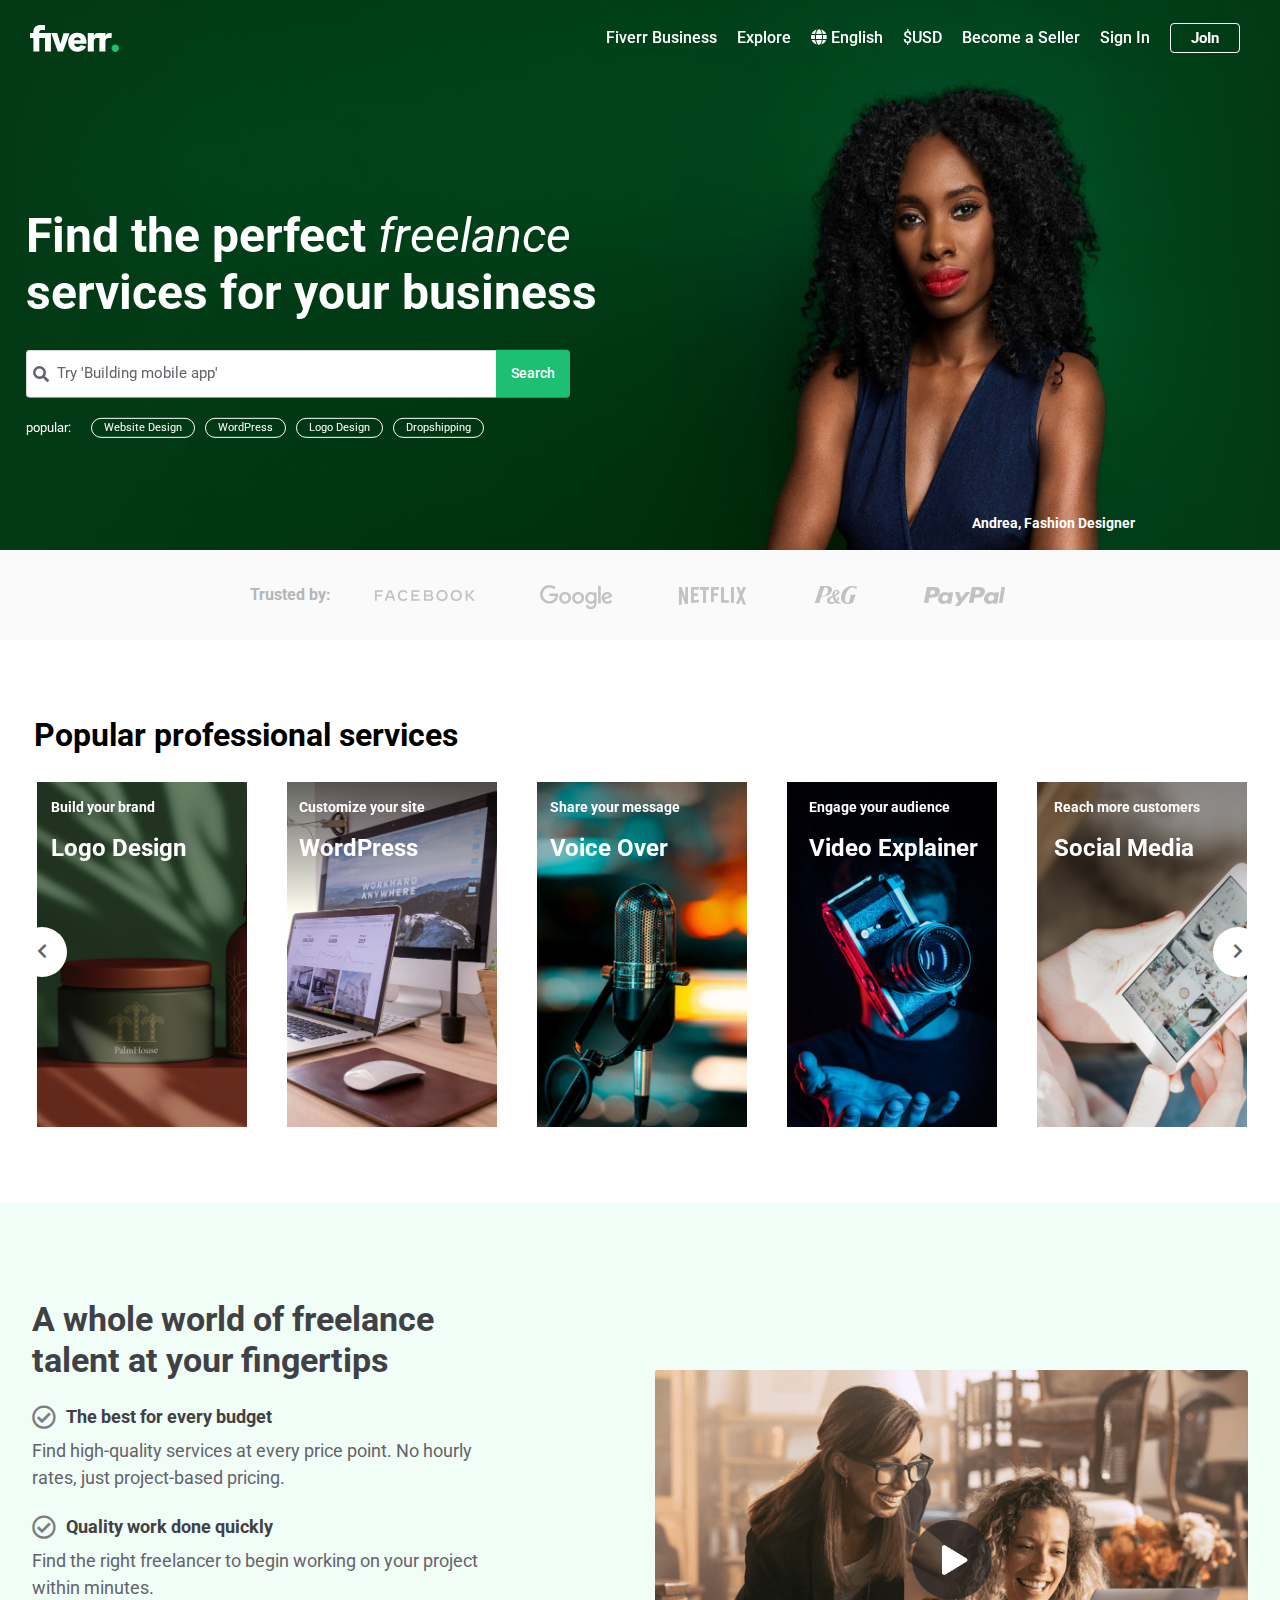
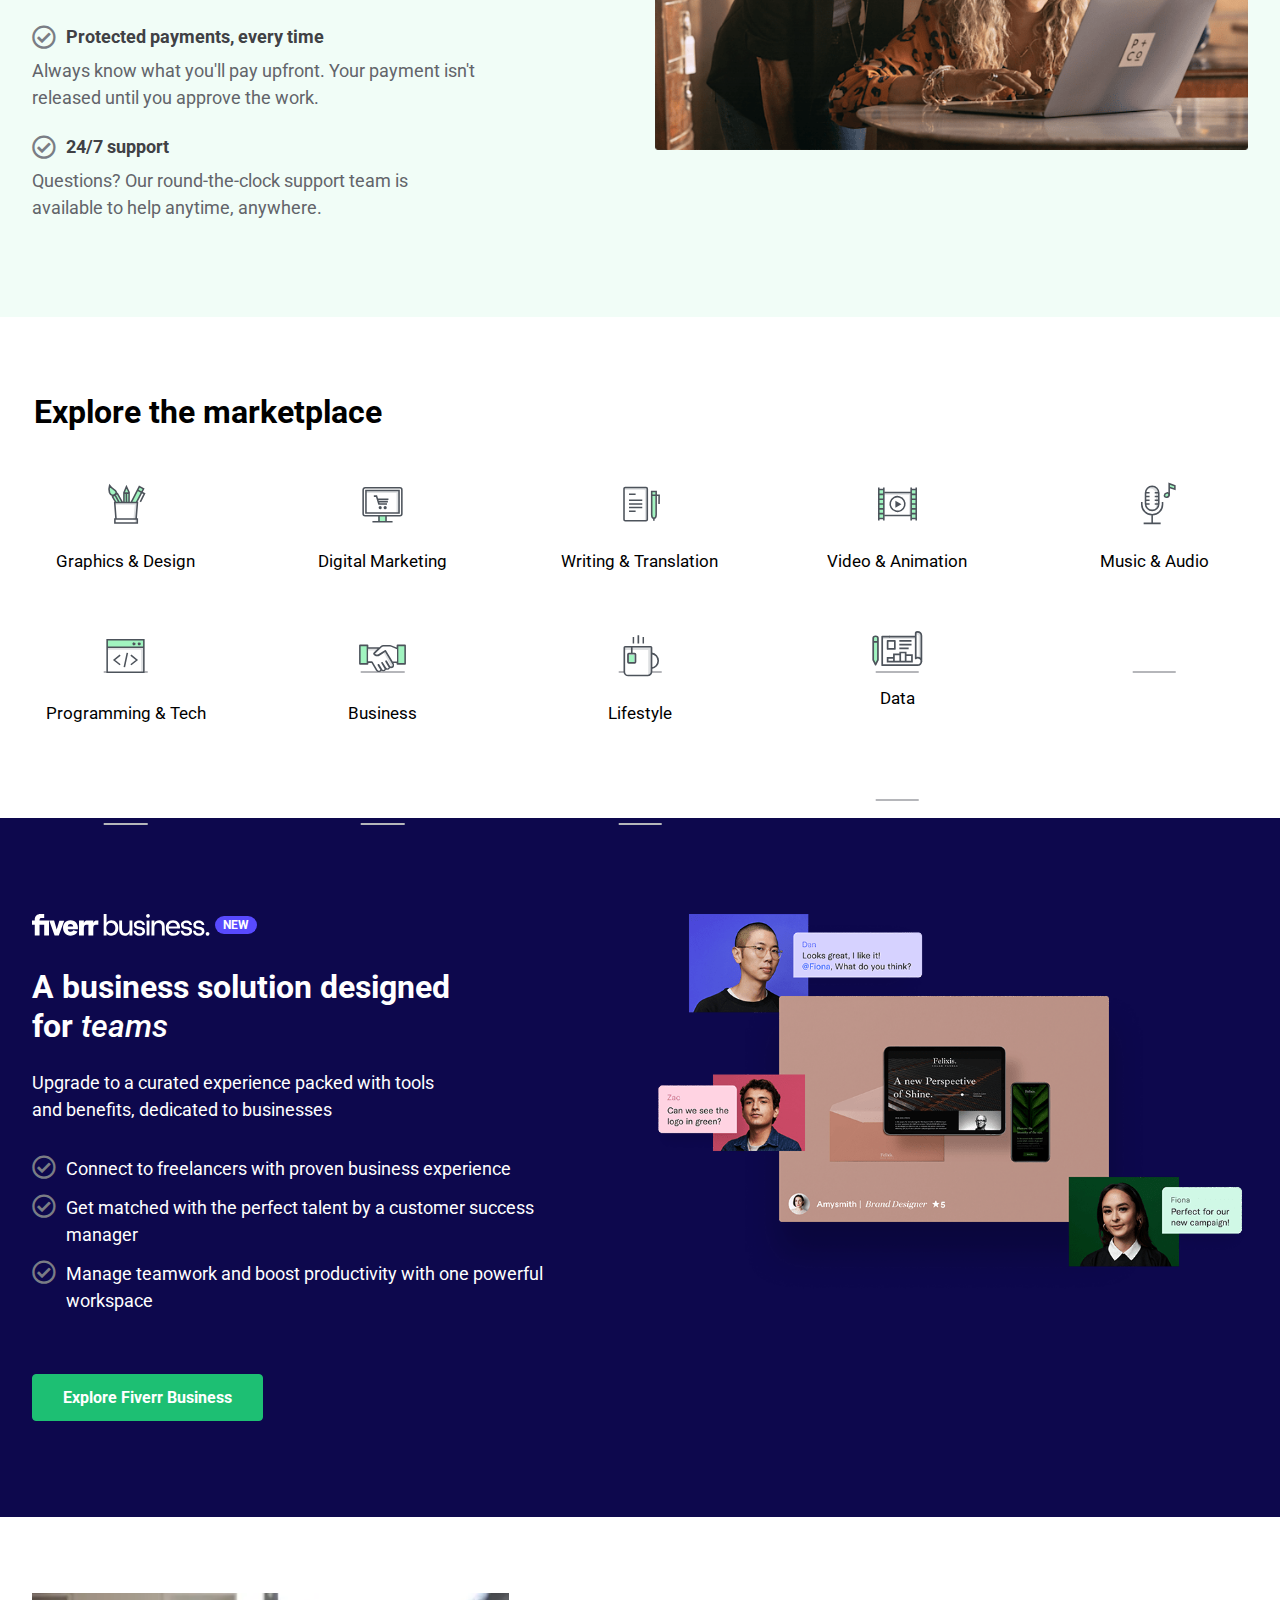
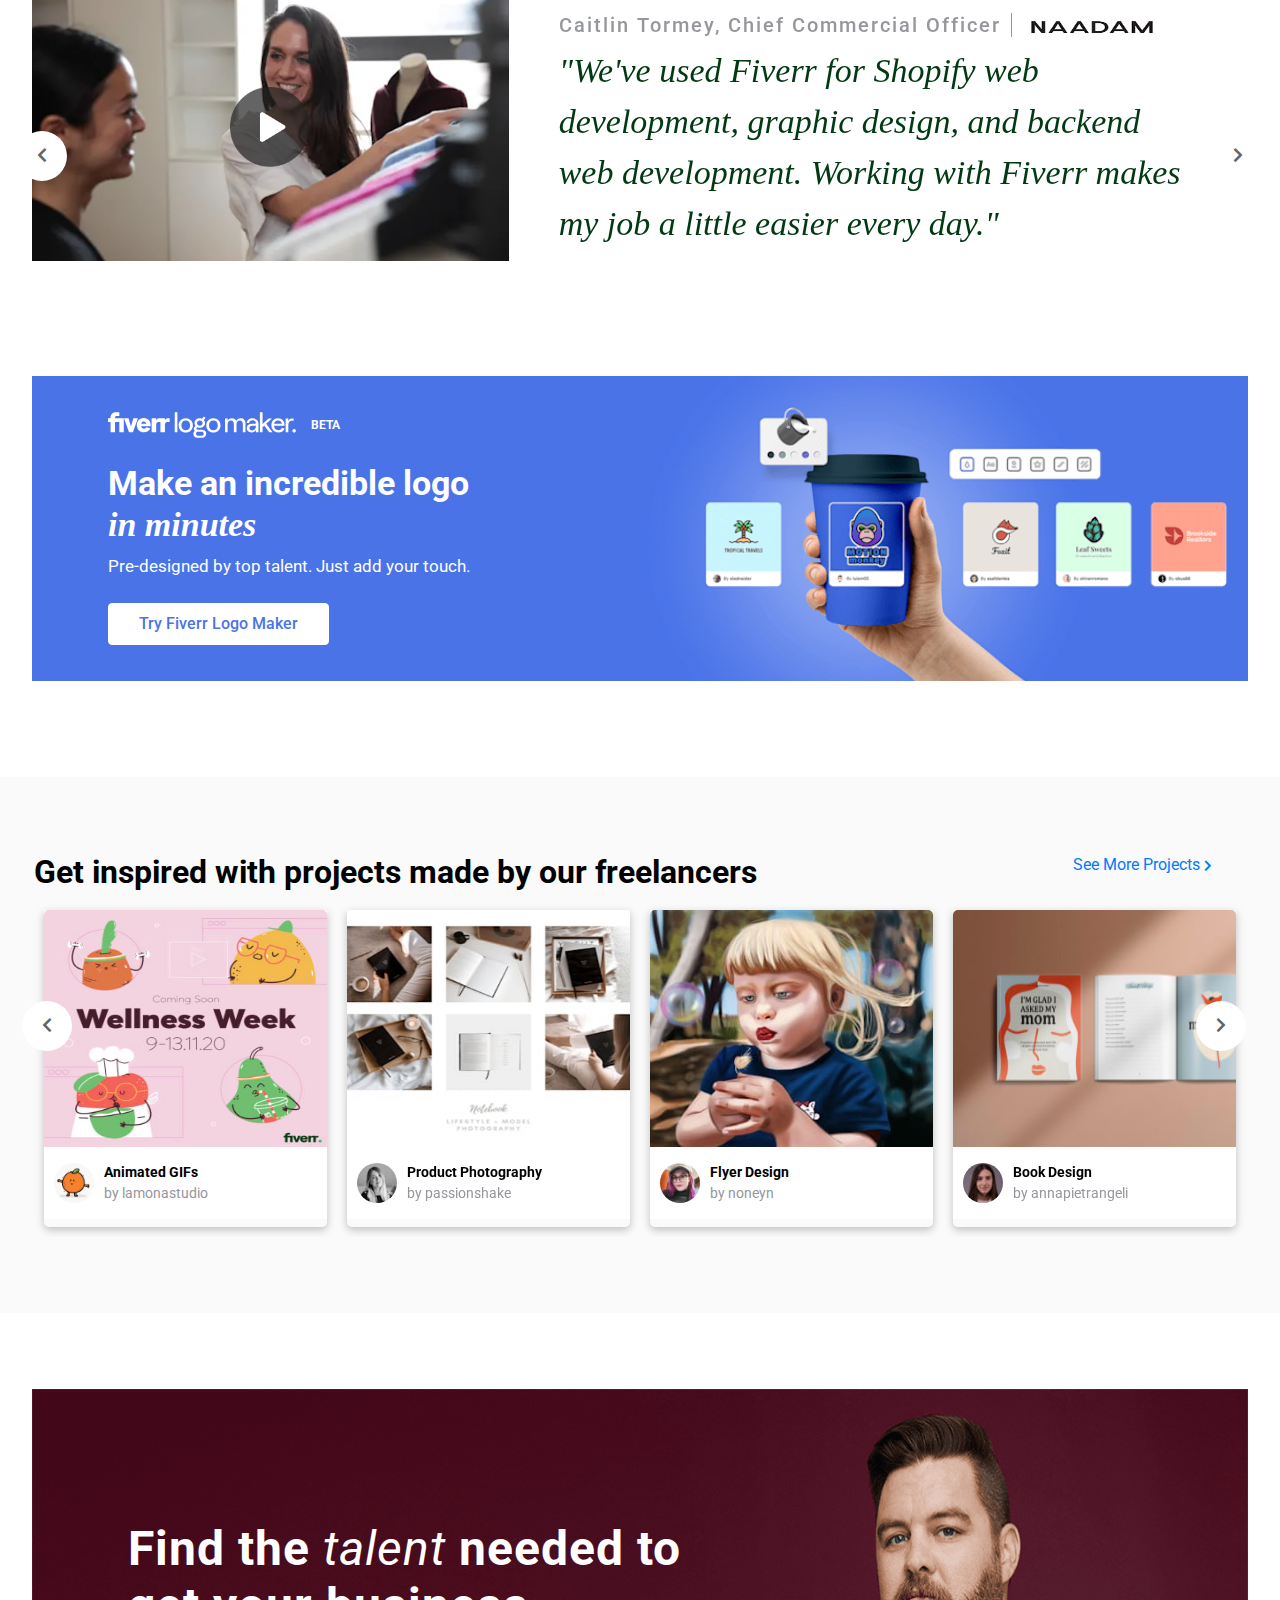
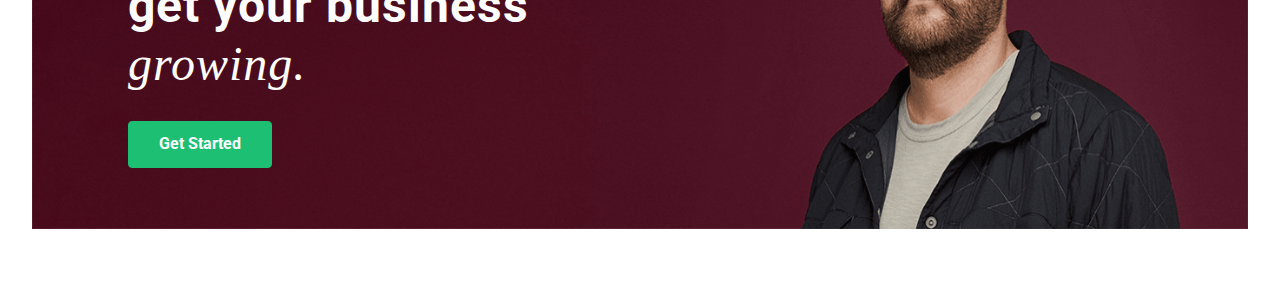
==== commit 3cde1456: "add caroulsel and signup" ====
--- a/FE67_BaiTapTongHop-master/index.html
+++ b/FE67_BaiTapTongHop-master/index.html
@@ -36,11 +36,11 @@
       href="https://cdnjs.cloudflare.com/ajax/libs/font-awesome/5.15.3/css/all.min.css"
     />
 
+    <!-- MY CSS -->
+    <link rel="stylesheet" href="./CSS/main.css" />
+
     <!-- slick -->
     <link rel="stylesheet" href="./CSS/slick.css" />
-
-    <!-- MY CSS -->
-    <link rel="stylesheet" href="./CSS/main.css" />
   </head>
 
   <body>
@@ -50,7 +50,7 @@
         <div class="container-fluid">
           <div class="row">
             <div class="header-nav__left col-8 col-md-8 col-lg-5">
-              <div class="header-nav__bars" id="openSidebar">
+              <div class="header-nav__bars">
                 <i class="fa fa-bars"></i>
               </div>
               <a href="index.html" class="header-nav__logo">
@@ -569,44 +569,6 @@
       </div>
     </header>
     <!-- End Header -->
-
-    <!-- Sidebar Start -->
-    <section class="sidebar" id="sidebar">
-      <div class="sidebar__overlay" id="closeSidebar"></div>
-      <div class="sidebar__content">
-        <a href="#" class="sidebar__btn">Join Fiverr</a>
-        <div class="sidebar-menu">
-          <a href="#" class="sidebar-menu__link">Sign in</a>
-          <div class="sidebar-cate">
-            <div class="sidebar-cate__title">
-              <span>Browse Categories</span>
-              <i class="fas fa-chevron-down"></i>
-            </div>
-          </div>
-          <div class="sidebar-explore">
-            <div class="sidebar-explore__title">
-              <span>Explore</span>
-              <i class="fas fa-chevron-down"></i>
-            </div>
-          </div>
-          <a href="#" class="sidebar-menu__link pro">Fiverr Pro</a>
-          <a href="#" class="sidebar-menu__link business">Fiverr Business</a>
-          <div class="general">
-            <p>General</p>
-          </div>
-          <a href="#" class="sidebar-menu__link">Home</a>
-          <div class="sidebar-language">
-            <span>English <i class="fas fa-globe"></i></span>
-            <i class="fas fa-chevron-down"></i>
-          </div>
-          <div class="sidebar-currency">
-            <span>USD - $</span>
-            <i class="fas fa-chevron-down"></i>
-          </div>
-        </div>
-      </div>
-    </section>
-    <!-- End Sidebar -->
 
     <!-- Cover Start -->
     <section id="cover">
@@ -866,7 +828,7 @@
         <div class="modal-dialog modal-dialog-centered">
           <div class="modal-content">
             <div class="modal-body">
-              <video class="modal-video" controls preload="metadata">
+              <video class="modal-video" autoplay controls preload="metadata">
                 <source
                   src="https://fiverr-res.cloudinary.com/video/upload/t_fiverr_hd/vmvv3czyk2ifedefkau7"
                   type="video/mp4"
@@ -1176,7 +1138,7 @@
         <div class="modal-dialog modal-dialog-centered">
           <div class="modal-content">
             <div class="modal-body">
-              <video class="modal-video" controls preload="metadata">
+              <video class="modal-video" autoplay controls preload="metadata">
                 <source
                   src="https://fiverr-res.cloudinary.com/video/upload/t_fiverr_hd/plfa6gdjihpdvr10rchl"
                   type="video/mp4"
@@ -1197,7 +1159,7 @@
         <div class="modal-dialog modal-dialog-centered">
           <div class="modal-content">
             <div class="modal-body">
-              <video class="modal-video" controls preload="metadata">
+              <video class="modal-video" autoplay controls preload="metadata">
                 <source
                   src="https://fiverr-res.cloudinary.com/video/upload/t_fiverr_hd/yja2ld5fnolhsixj3xxw"
                   type="video/mp4"
@@ -1218,7 +1180,7 @@
         <div class="modal-dialog modal-dialog-centered">
           <div class="modal-content">
             <div class="modal-body">
-              <video class="modal-video" controls preload="metadata">
+              <video class="modal-video" autoplay controls preload="metadata">
                 <source
                   src="https://fiverr-res.cloudinary.com/video/upload/t_fiverr_hd/bsncmkwya3nectkensun"
                   type="video/mp4"
@@ -1239,7 +1201,7 @@
         <div class="modal-dialog modal-dialog-centered">
           <div class="modal-content">
             <div class="modal-body">
-              <video class="modal-video" controls preload="metadata">
+              <video class="modal-video" autoplay controls preload="metadata">
                 <source
                   src="https://fiverr-res.cloudinary.com/video/upload/t_fiverr_hd/rb8jtakrisiz0xtsffwi"
                   type="video/mp4"
@@ -1326,62 +1288,151 @@
     <!-- End Logo -->
 
     <!-- Carousel Start -->
-    <section id="carousel"></section>
+    <section class="carousel">
+      <div class="carousel-title">
+        <h2 class="carousel-title__left">
+          Get inspired with projects made by our freelancers
+        </h2>
+        <a href="#" class="carousel-title__right"
+          >See More Projects
+          <i class="fas fa-chevron-right"></i>
+        </a>
+      </div>
+      <div class="carousel-content">
+        <div class="carousel-item">
+          <img src="./img/b1.jfif" alt="" />
+          <div class="carousel-text">
+            <img src="./img/c1.png" alt="" />
+            <div class="carousel-text__right">
+              <a href="#">Animated GIFs</a>
+              <a href="#">by lamonastudio</a>
+            </div>
+          </div>
+        </div>
+        <div class="carousel-item">
+          <img src="./img/b2.jpeg" alt="" />
+          <div class="carousel-text">
+            <img src="./img/c2.jpg" alt="" />
+            <div class="carousel-text__right">
+              <a href="#">Product Photography</a>
+              <a href="#">by passionshake</a>
+            </div>
+          </div>
+        </div>
+        <div class="carousel-item">
+          <img src="./img/b3.jfif" alt="" />
+          <div class="carousel-text">
+            <img src="./img/c3.jpg" alt="" />
+            <div class="carousel-text__right">
+              <a href="#">Flyer Design</a>
+              <a href="#">by noneyn</a>
+            </div>
+          </div>
+        </div>
+        <div class="carousel-item">
+          <img src="./img/b4.jpeg" alt="" />
+          <div class="carousel-text">
+            <img src="./img/c4.jpg" alt="" />
+            <div class="carousel-text__right">
+              <a href="#">Book Design</a>
+              <a href="#">by annapietrangeli</a>
+            </div>
+          </div>
+        </div>
+        <div class="carousel-item">
+          <img src="./img/b5.jfif" alt="" />
+          <div class="carousel-text">
+            <img src="./img/c5.jfif" alt="" />
+            <div class="carousel-text__right">
+              <a href="">Logo Design</a>
+              <a href="#">by bruno_malagrino</a>
+            </div>
+          </div>
+        </div>
+        <div class="carousel-item">
+          <img src="./img/b6.jfif" alt="" />
+          <div class="carousel-text">
+            <img src="./img/c6.jpg" alt="" />
+            <div class="carousel-text__right">
+              <a href="#">Packaging Design</a>
+              <a href="#">by mijalzagier</a>
+            </div>
+          </div>
+        </div>
+        <div class="carousel-item">
+          <img src="./img/b7.jfif" alt="" />
+          <div class="carousel-text">
+            <img src="./img/c7.jfif" alt="" />
+            <div class="carousel-text__right">
+              <a href="#">Social Media Design</a>
+              <a href="#">by fernandobengua</a>
+            </div>
+          </div>
+        </div>
+        <div class="carousel-item">
+          <img src="./img/b8.jpeg" alt="" />
+          <div class="carousel-text">
+            <img src="./img/c8.jpg" alt="" />
+            <div class="carousel-text__right">
+              <a href="#">PortraIts & Carlcatures</a>
+              <a href="#">by spickex</a>
+            </div>
+          </div>
+        </div>
+        <div class="carousel-item">
+          <img src="./img/b9.jfif" alt="" />
+          <div class="carousel-text">
+            <img src="./img/c9.png" alt="" />
+            <div class="carousel-text__right">
+              <a href="#">Illustration</a>
+              <a href="#">by christophbrandl</a>
+            </div>
+          </div>
+        </div>
+        <div class="carousel-item">
+          <img src="./img/b10.jpeg" alt="" />
+          <div class="carousel-text">
+            <img src="./img/c10.png" alt="" />
+            <div class="carousel-text__right">
+              <a href="#">Logo Design</a>
+              <a href="#">by eveeelin</a>
+            </div>
+          </div>
+        </div>
+        <div class="carousel-item">
+          <img src="./img/b11.png" alt="" />
+          <div class="carousel-text">
+            <img src="./img/c11.png" alt="" />
+            <div class="carousel-text__right">
+              <a href="#">Web & Mobile Design</a>
+              <a href="#">by skydesigner</a>
+            </div>
+          </div>
+        </div>
+      </div>
+    </section>
     <!-- End Carousel  -->
 
     <!-- Guides Start -->
-    <section class="guides">
-      <div class="container-fluid">
-        <div class="guides__title">
-          <h2>Fiverr guides</h2>
-          <a href="#">See More Guides <i class="fa fa-angle-right"></i></a>
-        </div>
-        <div class="guides__content">
-          <div class="row">
-            <div class="col-12 col-sm-6 col-lg-4">
-              <a href="#" class="guides__item">
-                <img
-                  src="./img/guide-start-online-business-552-x2.png"
-                  alt="guide-start-online-business-552-x2.png"
-                  class="w-100 d-block"
-                />
-                <h4>Start an online business and work from home</h4>
-                <p>A complete guide to starting a small business online</p>
-              </a>
-            </div>
-            <div class="col-12 col-sm-6 col-lg-4">
-              <a href="#" class="guides__item">
-                <img
-                  src="./img/guide-digital-marketing-552-x2.png"
-                  alt="guide-digital-marketing-552-x2.png"
-                  class="w-100 d-block"
-                />
-                <h4>Digital marketing made easy</h4>
-                <p>A practical guide to understand what is digital marketing</p>
-              </a>
-            </div>
-            <div class="col-12 col-sm-6 col-lg-4">
-              <a href="#" class="guides__item">
-                <img
-                  src="./img/guide-create-a-logo-552-x2.png"
-                  alt="guide-create-a-logo-552-x2.png"
-                  class="w-100 d-block"
-                />
-                <h4>Create a logo for your business</h4>
-                <p>A step-by-step guide to create a memorable business logo</p>
-              </a>
-            </div>
-          </div>
-        </div>
-        <a href="#" class="guides-link-mobile">
-          See More Guides <i class="fa fa-angle-right"></i>
-        </a>
+    <section id="guides"></section>
+    <!-- End Guides -->
+
+    <!--  Sign up Start -->
+    <section class="signup">
+      <div class="signup-bg container-fluid">
+        <img src="./img/d1.png" alt="">
+        <img src="./img/d2.png" alt="">
+      </div>
+      <div class="signup-text">
+        <h1>
+          Find the <i>talent</i> needed to get your business <i>growing.</i> 
+        </h1>
+        <div>
+          <a href="#" class="solution__btn">Get Started</a>
+        </div>
+      </div>
       </div>
     </section>
-    <!-- End Guides -->
-
-    <!--  Sign up Start -->
-    <section id="signup"></section>
     <!-- End Sign up  -->
 
     <!-- Footer Start -->
@@ -1405,9 +1456,9 @@
       integrity="sha384-JjSmVgyd0p3pXB1rRibZUAYoIIy6OrQ6VrjIEaFf/nJGzIxFDsf4x0xIM+B07jRM"
       crossorigin="anonymous"
     ></script>
+
     <!-- slick js -->
     <script src="./js/slick.min.js"></script>
-    <!-- INDEX JS -->
     <script src="./js/index.js"></script>
   </body>
 </html>
--- a/FE67_BaiTapTongHop-master/CSS/main.css
+++ b/FE67_BaiTapTongHop-master/CSS/main.css
@@ -55,10 +55,6 @@
   color: #62646a;
   font-size: 16px;
   font-weight: 400;
-}
-
-body.sidebarShow {
-  overflow-y: hidden;
 }
 
 #header {
@@ -405,9 +401,6 @@
 }
 
 @media screen and (max-width: 576px) {
-  .header-nav .container-fluid {
-    padding: 0 24px;
-  }
   .header-nav__logo {
     width: 100%;
     text-align: right;
@@ -433,119 +426,6 @@
     color: #62646a;
     background-color: transparent;
   }
-}
-
-.sidebar__overlay {
-  position: fixed;
-  width: 100%;
-  height: 100%;
-  background-color: rgba(0, 0, 0, 0.5);
-  opacity: 0;
-  visibility: hidden;
-  transition: all 0.3s ease;
-  cursor: pointer;
-  z-index: 999;
-}
-
-.sidebar__content {
-  position: fixed;
-  width: 300px;
-  height: 100%;
-  padding: 20px;
-  background-color: #fff;
-  transform: translateX(-100%);
-  transition: all 0.3s ease;
-  z-index: 1000;
-}
-
-.sidebar.open .sidebar__overlay {
-  opacity: 1;
-  visibility: visible;
-}
-
-.sidebar.open .sidebar__content {
-  transform: translateX(0);
-}
-
-.sidebar__btn {
-  padding: 8px 26px;
-  background-color: #1dbf73;
-  border: 1px solid #1dbf73;
-  border-radius: 4px;
-  transition: all 0.2s linear;
-  color: #fff;
-  font-size: 16px;
-  font-weight: 700;
-  display: inline-block;
-  margin-bottom: 20px;
-}
-
-.sidebar__btn:hover {
-  color: #fff;
-  background-color: #19a463;
-  border-color: #19a463;
-  text-decoration: none;
-}
-
-.sidebar-menu {
-  display: flex;
-  flex-direction: column;
-  color: #95979d;
-}
-
-.sidebar-menu__link {
-  display: inline-block;
-  color: #95979d;
-  margin-bottom: 10px;
-  transition: all 0.2s ease-in-out;
-}
-
-.sidebar-menu__link:hover {
-  color: #62646a;
-  text-decoration: none;
-}
-
-.sidebar-menu__link.pro {
-  color: #02c2a9;
-  font-size: 16px;
-  font-weight: 500;
-}
-
-.sidebar-menu__link.pro:hover {
-  color: #02c2a9;
-}
-
-.sidebar-menu__link.business {
-  color: #1dbf73;
-  font-size: 16px;
-  font-weight: 500;
-}
-
-.sidebar-menu__link.business:hover {
-  color: #1dbf73;
-}
-
-.sidebar-menu .general {
-  margin: 30px 0 10px;
-}
-
-.sidebar-menu .general p {
-  color: #404145;
-  font-size: 16px;
-  font-weight: 500;
-  padding-bottom: 10px;
-  border-bottom: 1px solid #dadbdd;
-}
-
-.sidebar-cate__title,
-.sidebar-explore__title,
-.sidebar-language,
-.sidebar-currency {
-  display: flex;
-  justify-content: space-between;
-  align-items: center;
-  margin-bottom: 10px;
-  cursor: pointer;
 }
 
 #cover {
@@ -1374,93 +1254,234 @@
   }
 }
 
-.guides {
-  padding: 0 17px;
-  margin: 96px 0;
-}
-
-.guides__title {
+.carousel {
+  padding: 76px 34px;
+  background: #fafafa;
+}
+
+.carousel .carousel-title {
   display: flex;
   justify-content: space-between;
+}
+
+.carousel .carousel-title__left {
+  color: #000;
+  font-size: 32px;
+  font-weight: bold;
+}
+
+.carousel .carousel-title__right {
+  font-size: 16px;
+  text-decoration: none;
+  padding-right: 34px;
+}
+
+.carousel .carousel-title__right i {
+  font-size: 12px;
+}
+
+.carousel .carousel-title__right:hover {
+  color: #007bff;
+}
+
+.carousel .carousel-content .carousel-item {
+  display: inline-block;
+  margin: 10px 10px;
+  box-shadow: rgba(0, 0, 0, 0.24) 0px 3px 8px;
+  border-radius: 0 0 5px 5px;
+}
+
+.carousel .carousel-content .carousel-item img {
+  width: 100%;
+  height: 237px;
+  border-radius: 5px 5px 0 0;
+}
+
+.carousel .carousel-content .carousel-item .carousel-text {
+  display: flex;
   align-items: center;
-  margin-bottom: 24px;
-}
-
-.guides__title h2 {
-  color: #404145;
-  font-size: 32px;
-  font-weight: 700;
-  margin-bottom: 0;
-}
-
-.guides__title a,
-.guides .guides-link-mobile {
-  color: #4a73e8;
-}
-
-.guides__title a:hover,
-.guides .guides-link-mobile:hover {
-  color: #4a73e8;
+  background: #fff;
+  padding: 5px 10px;
+}
+
+.carousel .carousel-content .carousel-item .carousel-text img {
+  width: 40px;
+  height: 40px;
+  border-radius: 50%;
+}
+
+.carousel .carousel-content .carousel-item .carousel-text__right {
+  display: flex;
+  flex-direction: column;
+  padding: 10px;
+}
+
+.carousel .carousel-content .carousel-item .carousel-text__right a:hover {
+  color: #007bff;
+}
+
+.carousel .carousel-content .carousel-item .carousel-text__right a:first-child {
   text-decoration: none;
-}
-
-.guides__title a i,
-.guides .guides-link-mobile i {
-  margin-left: 10px;
-}
-
-.guides .guides-link-mobile {
+  color: #000;
+  font-size: 14px;
+  font-weight: bold;
+}
+
+.carousel .carousel-content .carousel-item .carousel-text__right a:last-child {
+  text-decoration: none;
+  color: #95979d;
+  font-size: 14px;
+  font-weight: 400;
+}
+
+.carousel .carousel-content .slick-slide {
+  padding-bottom: 8px;
+}
+
+.carousel .carousel-content .priv_arrow {
+  position: absolute;
+  display: inline-block;
+  z-index: 2;
+  text-align: center;
+  line-height: 50px;
+  width: 50px;
+  height: 50px;
+  border-radius: 50%;
+  background: white;
+  top: 30%;
+  left: -1%;
+}
+
+.carousel .carousel-content .next_arrow {
+  position: absolute;
+  display: inline-block;
+  z-index: 2;
+  text-align: center;
+  line-height: 50px;
+  width: 50px;
+  height: 50px;
+  border-radius: 50%;
+  background: white;
+  top: 30%;
+  right: 0;
+}
+
+@media screen and (max-width: 1024px) {
+  .carousel .carousel-title .carousel-title__left {
+    padding-right: 300px;
+  }
+  .carousel .carousel-title .carousel-title__right {
+    position: absolute;
+    top: 20%;
+    right: 0;
+  }
+}
+
+@media screen and (max-width: 768px) {
+  .carousel .carousel-title .carousel-title__left {
+    padding-right: 0;
+  }
+  .carousel .carousel-title .carousel-title__right {
+    position: absolute;
+    top: 90%;
+    left: 5%;
+  }
+}
+
+@media screen and (max-width: 576px) {
+  .carousel .carousel-title .carousel-title__left {
+    font-size: 28px;
+  }
+  .carousel .carousel-title .carousel-title__right {
+    position: absolute;
+    top: 90%;
+    left: 8%;
+  }
+  .carousel .carousel-content {
+    margin-left: -10px;
+  }
+}
+
+.signup {
+  padding: 76px 17px;
+  position: relative;
+}
+
+.signup .signup-bg img {
+  width: 100%;
+  height: 440px;
+}
+
+.signup .signup-bg img:last-child {
   display: none;
 }
 
-.guides__item {
-  display: block;
-}
-
-.guides__item img {
-  border-radius: 4px;
-  margin-bottom: 16px;
-  transition: all 0.2s ease-in-out;
-}
-
-.guides__item img:hover {
-  opacity: 0.85;
-}
-
-.guides__item h4 {
-  color: #404145;
-  font-size: 18px;
-  font-weight: 700;
-  margin-bottom: 5px;
-}
-
-.guides__item p {
-  color: #7a7d85;
-  font-size: 17px;
-  font-weight: 400;
-  margin-bottom: 0;
-}
-
-.guides__item:hover {
-  text-decoration: none;
-}
-
-@media screen and (max-width: 992px) {
-  .guides__title a {
+.signup .signup-text {
+  position: absolute;
+  width: 100%;
+  max-width: 44%;
+  top: 35%;
+  left: 10%;
+}
+
+.signup .signup-text h1 {
+  letter-spacing: 1px;
+  padding-bottom: 20px;
+  color: #fff;
+  font-size: 48px;
+  font-weight: bold;
+}
+
+.signup .signup-text h1 i {
+  font-weight: normal;
+}
+
+.signup .signup-text h1 i:last-child {
+  font-family: italic;
+}
+
+@media screen and (max-width: 1024px) {
+  .signup .signup-bg img {
+    width: 100%;
+    height: 350px;
+  }
+  .signup .signup-bg img:first-child {
     display: none;
   }
-  .guides .guides-link-mobile {
-    display: inline-block;
-  }
-  .guides__item {
-    margin-bottom: 32px;
+  .signup .signup-bg img:last-child {
+    display: block;
+  }
+  .signup .signup-text {
+    left: 7%;
+    max-width: 55%;
+  }
+  .signup .signup-text h1 {
+    font-size: 40px;
+  }
+}
+
+@media screen and (max-width: 768px) {
+  .signup {
+    margin: 76px 34px;
+    background: #45091b;
+    height: 300px;
+  }
+  .signup .signup-bg img:first-child, .signup .signup-bg img:last-child {
+    display: none;
+  }
+  .signup .signup-text {
+    max-width: 80%;
+    top: 15%;
+    left: 5%;
   }
 }
 
 @media screen and (max-width: 576px) {
-  .guides {
-    padding: 0 9px;
-    margin: 48px 0;
+  .signup .signup-text {
+    max-width: 90%;
+  }
+  .signup .signup-text h1 {
+    font-size: 32px;
   }
 }
 /*# sourceMappingURL=main.css.map */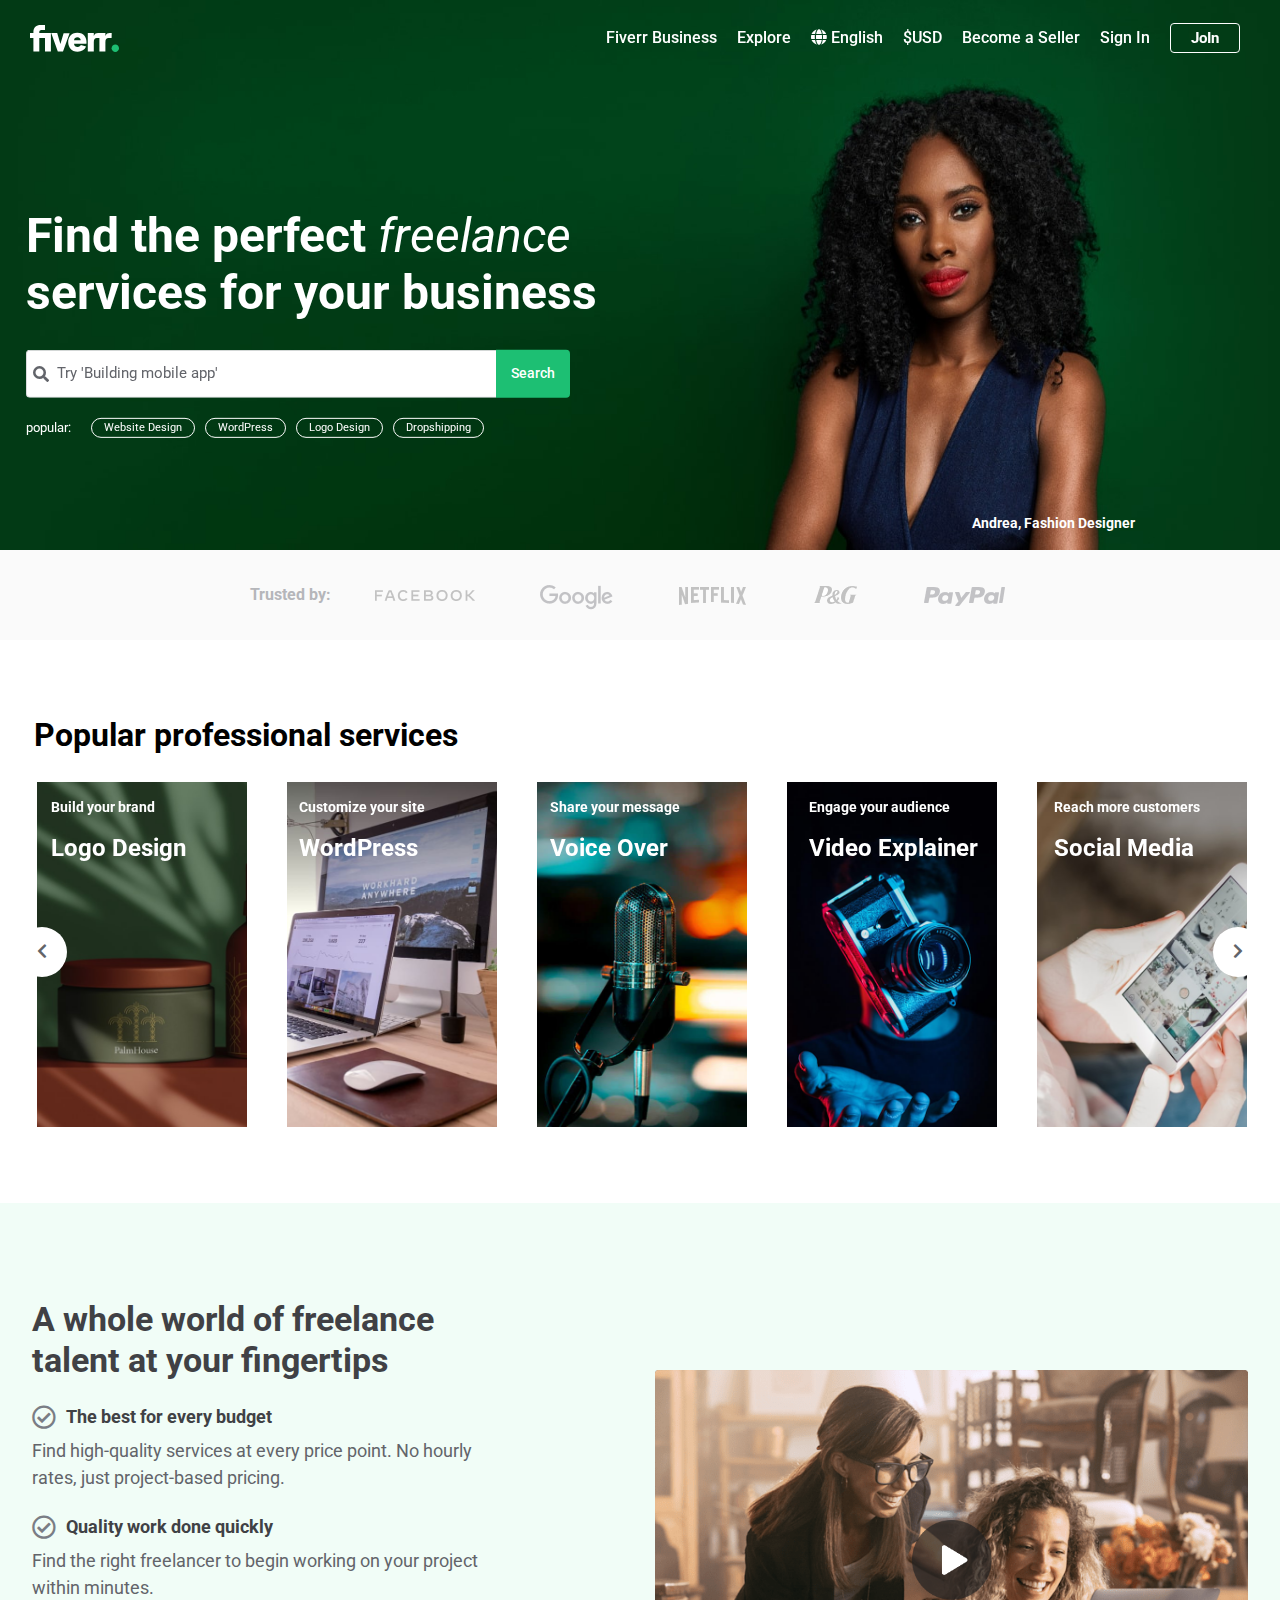
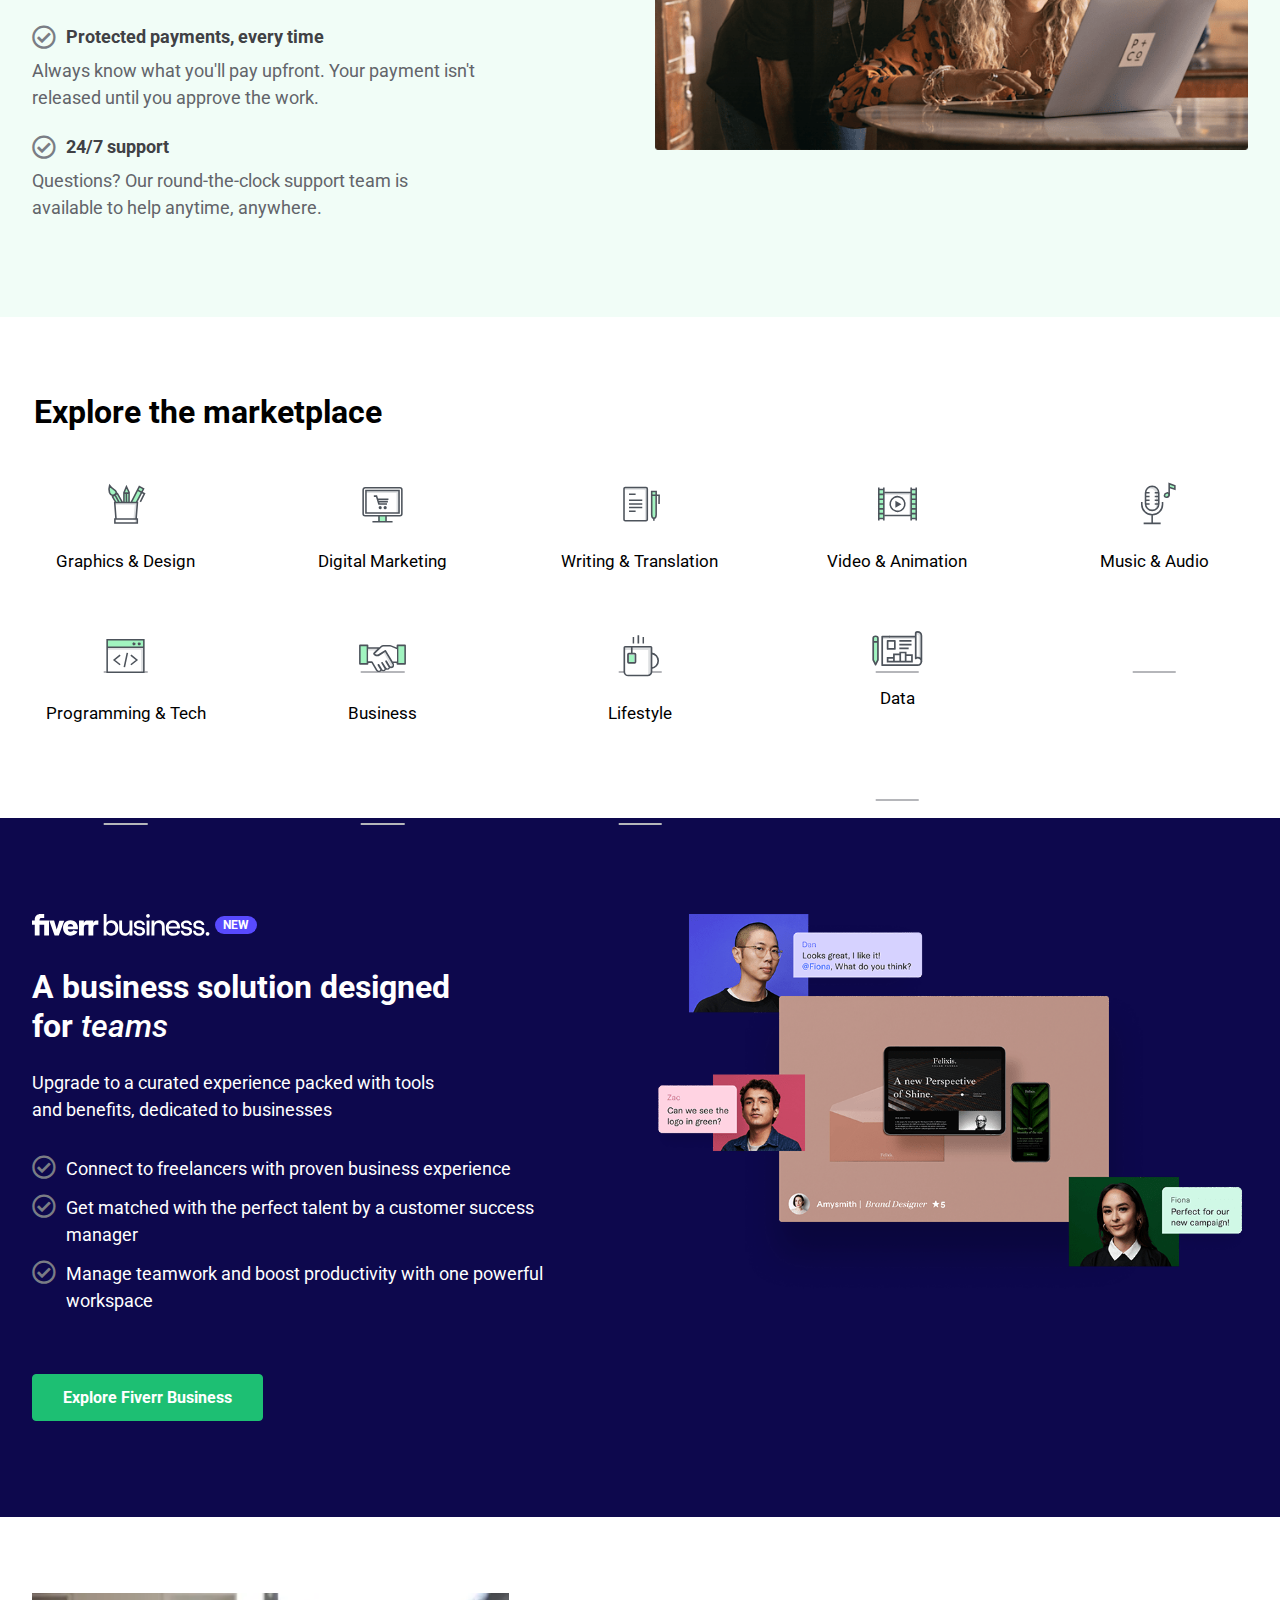
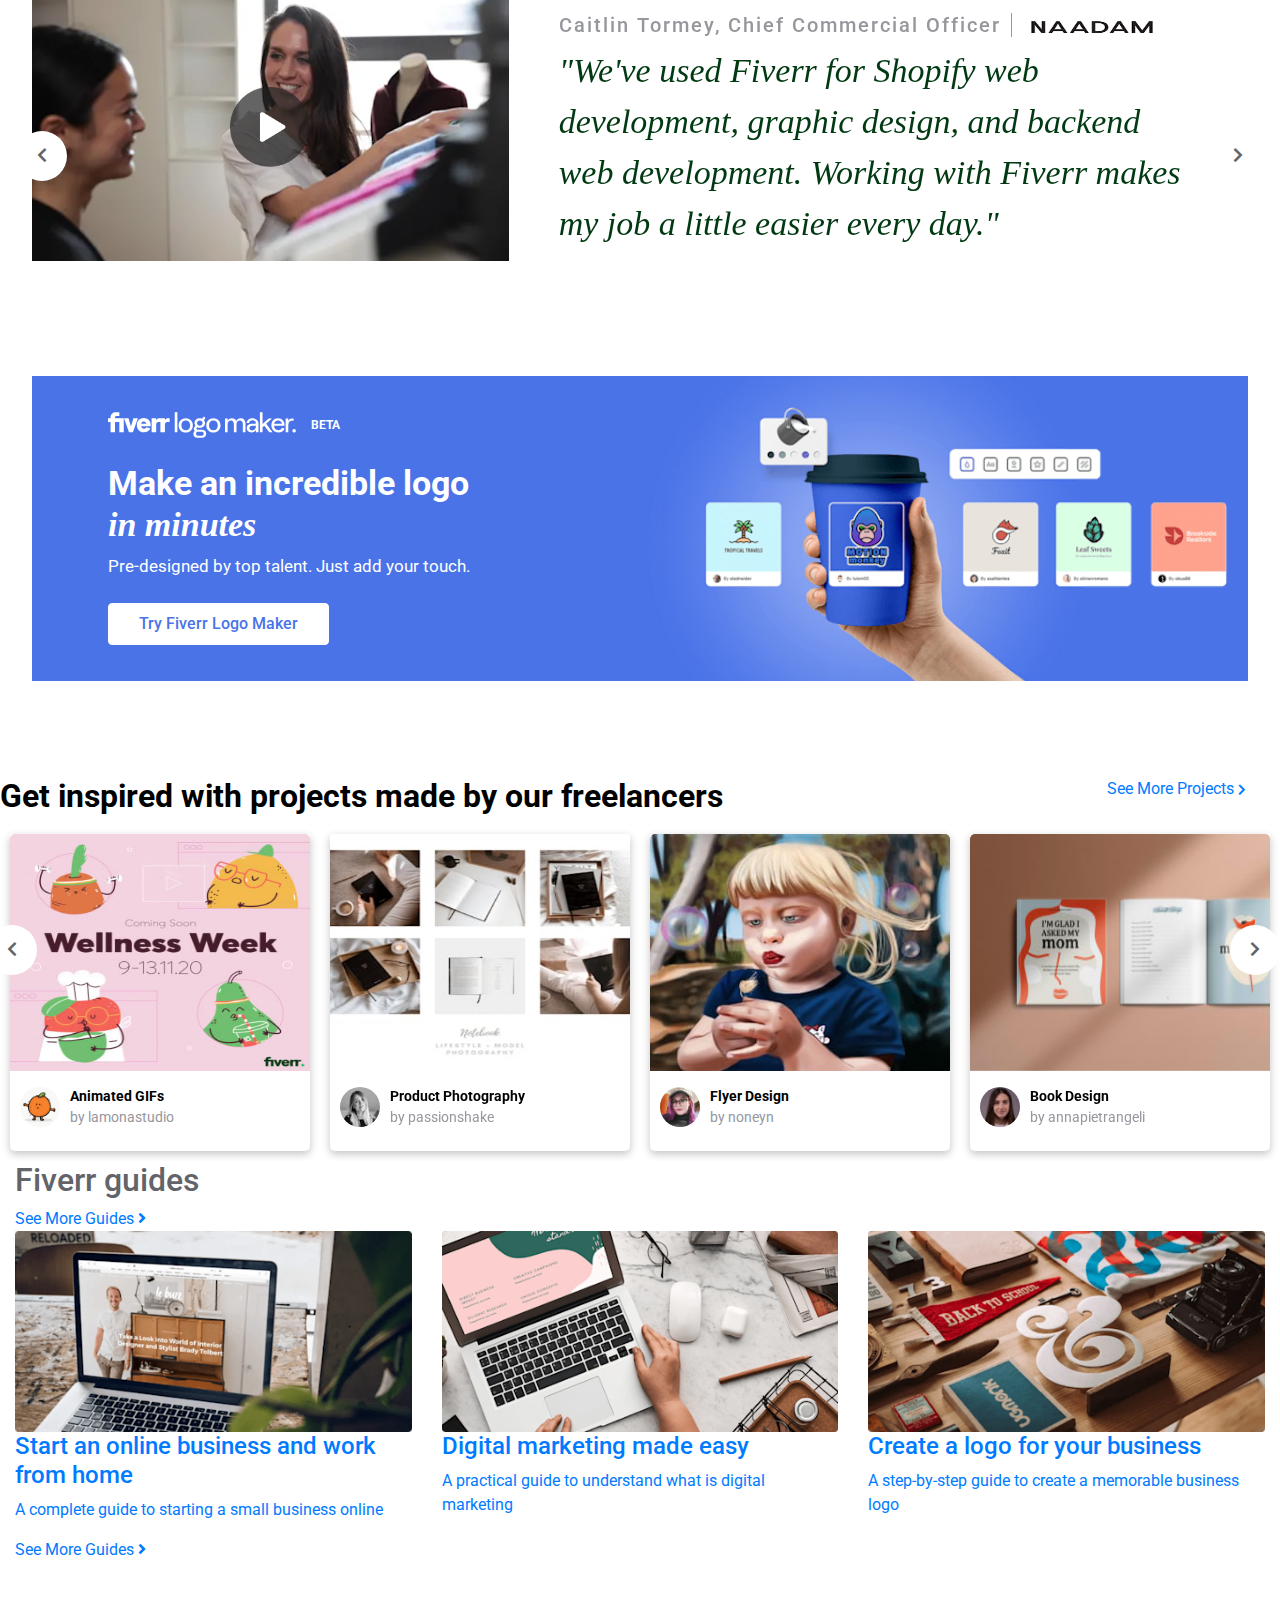
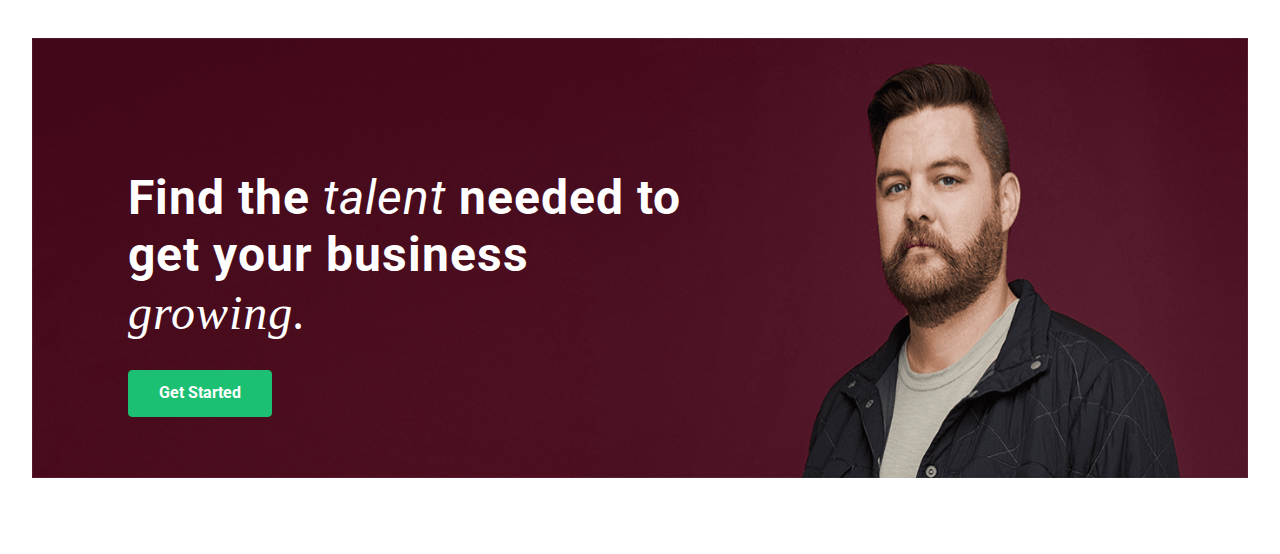
==== commit 78d41b0a: "add carousel and signup" ====
--- a/FE67_BaiTapTongHop-master/index.html
+++ b/FE67_BaiTapTongHop-master/index.html
@@ -36,11 +36,11 @@
       href="https://cdnjs.cloudflare.com/ajax/libs/font-awesome/5.15.3/css/all.min.css"
     />
 
+    <!-- slick -->
+    <link rel="stylesheet" href="./CSS/slick.css" />
+
     <!-- MY CSS -->
     <link rel="stylesheet" href="./CSS/main.css" />
-
-    <!-- slick -->
-    <link rel="stylesheet" href="./CSS/slick.css" />
   </head>
 
   <body>
@@ -50,7 +50,7 @@
         <div class="container-fluid">
           <div class="row">
             <div class="header-nav__left col-8 col-md-8 col-lg-5">
-              <div class="header-nav__bars">
+              <div class="header-nav__bars" id="openSidebar">
                 <i class="fa fa-bars"></i>
               </div>
               <a href="index.html" class="header-nav__logo">
@@ -569,6 +569,44 @@
       </div>
     </header>
     <!-- End Header -->
+
+    <!-- Sidebar Start -->
+    <section class="sidebar" id="sidebar">
+      <div class="sidebar__overlay" id="closeSidebar"></div>
+      <div class="sidebar__content">
+        <a href="#" class="sidebar__btn">Join Fiverr</a>
+        <div class="sidebar-menu">
+          <a href="#" class="sidebar-menu__link">Sign in</a>
+          <div class="sidebar-cate">
+            <div class="sidebar-cate__title">
+              <span>Browse Categories</span>
+              <i class="fas fa-chevron-down"></i>
+            </div>
+          </div>
+          <div class="sidebar-explore">
+            <div class="sidebar-explore__title">
+              <span>Explore</span>
+              <i class="fas fa-chevron-down"></i>
+            </div>
+          </div>
+          <a href="#" class="sidebar-menu__link pro">Fiverr Pro</a>
+          <a href="#" class="sidebar-menu__link business">Fiverr Business</a>
+          <div class="general">
+            <p>General</p>
+          </div>
+          <a href="#" class="sidebar-menu__link">Home</a>
+          <div class="sidebar-language">
+            <span>English <i class="fas fa-globe"></i></span>
+            <i class="fas fa-chevron-down"></i>
+          </div>
+          <div class="sidebar-currency">
+            <span>USD - $</span>
+            <i class="fas fa-chevron-down"></i>
+          </div>
+        </div>
+      </div>
+    </section>
+    <!-- End Sidebar -->
 
     <!-- Cover Start -->
     <section id="cover">
@@ -828,7 +866,7 @@
         <div class="modal-dialog modal-dialog-centered">
           <div class="modal-content">
             <div class="modal-body">
-              <video class="modal-video" autoplay controls preload="metadata">
+              <video class="modal-video" controls preload="metadata">
                 <source
                   src="https://fiverr-res.cloudinary.com/video/upload/t_fiverr_hd/vmvv3czyk2ifedefkau7"
                   type="video/mp4"
@@ -1138,7 +1176,7 @@
         <div class="modal-dialog modal-dialog-centered">
           <div class="modal-content">
             <div class="modal-body">
-              <video class="modal-video" autoplay controls preload="metadata">
+              <video class="modal-video" controls preload="metadata">
                 <source
                   src="https://fiverr-res.cloudinary.com/video/upload/t_fiverr_hd/plfa6gdjihpdvr10rchl"
                   type="video/mp4"
@@ -1159,7 +1197,7 @@
         <div class="modal-dialog modal-dialog-centered">
           <div class="modal-content">
             <div class="modal-body">
-              <video class="modal-video" autoplay controls preload="metadata">
+              <video class="modal-video" controls preload="metadata">
                 <source
                   src="https://fiverr-res.cloudinary.com/video/upload/t_fiverr_hd/yja2ld5fnolhsixj3xxw"
                   type="video/mp4"
@@ -1180,7 +1218,7 @@
         <div class="modal-dialog modal-dialog-centered">
           <div class="modal-content">
             <div class="modal-body">
-              <video class="modal-video" autoplay controls preload="metadata">
+              <video class="modal-video" controls preload="metadata">
                 <source
                   src="https://fiverr-res.cloudinary.com/video/upload/t_fiverr_hd/bsncmkwya3nectkensun"
                   type="video/mp4"
@@ -1201,7 +1239,7 @@
         <div class="modal-dialog modal-dialog-centered">
           <div class="modal-content">
             <div class="modal-body">
-              <video class="modal-video" autoplay controls preload="metadata">
+              <video class="modal-video" controls preload="metadata">
                 <source
                   src="https://fiverr-res.cloudinary.com/video/upload/t_fiverr_hd/rb8jtakrisiz0xtsffwi"
                   type="video/mp4"
@@ -1414,7 +1452,54 @@
     <!-- End Carousel  -->
 
     <!-- Guides Start -->
-    <section id="guides"></section>
+    <section class="guides">
+      <div class="container-fluid">
+        <div class="guides__title">
+          <h2>Fiverr guides</h2>
+          <a href="#">See More Guides <i class="fa fa-angle-right"></i></a>
+        </div>
+        <div class="guides__content">
+          <div class="row">
+            <div class="col-12 col-sm-6 col-lg-4">
+              <a href="#" class="guides__item">
+                <img
+                  src="./img/guide-start-online-business-552-x2.png"
+                  alt="guide-start-online-business-552-x2.png"
+                  class="w-100 d-block"
+                />
+                <h4>Start an online business and work from home</h4>
+                <p>A complete guide to starting a small business online</p>
+              </a>
+            </div>
+            <div class="col-12 col-sm-6 col-lg-4">
+              <a href="#" class="guides__item">
+                <img
+                  src="./img/guide-digital-marketing-552-x2.png"
+                  alt="guide-digital-marketing-552-x2.png"
+                  class="w-100 d-block"
+                />
+                <h4>Digital marketing made easy</h4>
+                <p>A practical guide to understand what is digital marketing</p>
+              </a>
+            </div>
+            <div class="col-12 col-sm-6 col-lg-4">
+              <a href="#" class="guides__item">
+                <img
+                  src="./img/guide-create-a-logo-552-x2.png"
+                  alt="guide-create-a-logo-552-x2.png"
+                  class="w-100 d-block"
+                />
+                <h4>Create a logo for your business</h4>
+                <p>A step-by-step guide to create a memorable business logo</p>
+              </a>
+            </div>
+          </div>
+        </div>
+        <a href="#" class="guides-link-mobile">
+          See More Guides <i class="fa fa-angle-right"></i>
+        </a>
+      </div>
+    </section>
     <!-- End Guides -->
 
     <!--  Sign up Start -->
@@ -1456,9 +1541,9 @@
       integrity="sha384-JjSmVgyd0p3pXB1rRibZUAYoIIy6OrQ6VrjIEaFf/nJGzIxFDsf4x0xIM+B07jRM"
       crossorigin="anonymous"
     ></script>
-
     <!-- slick js -->
     <script src="./js/slick.min.js"></script>
+    <!-- INDEX JS -->
     <script src="./js/index.js"></script>
   </body>
 </html>
--- a/FE67_BaiTapTongHop-master/CSS/main.css
+++ b/FE67_BaiTapTongHop-master/CSS/main.css
@@ -55,6 +55,10 @@
   color: #62646a;
   font-size: 16px;
   font-weight: 400;
+}
+
+body.sidebarShow {
+  overflow-y: hidden;
 }
 
 #header {
@@ -401,6 +405,9 @@
 }
 
 @media screen and (max-width: 576px) {
+  .header-nav .container-fluid {
+    padding: 0 24px;
+  }
   .header-nav__logo {
     width: 100%;
     text-align: right;
@@ -426,6 +433,119 @@
     color: #62646a;
     background-color: transparent;
   }
+}
+
+.sidebar__overlay {
+  position: fixed;
+  width: 100%;
+  height: 100%;
+  background-color: rgba(0, 0, 0, 0.5);
+  opacity: 0;
+  visibility: hidden;
+  transition: all 0.3s ease;
+  cursor: pointer;
+  z-index: 999;
+}
+
+.sidebar__content {
+  position: fixed;
+  width: 300px;
+  height: 100%;
+  padding: 20px;
+  background-color: #fff;
+  transform: translateX(-100%);
+  transition: all 0.3s ease;
+  z-index: 1000;
+}
+
+.sidebar.open .sidebar__overlay {
+  opacity: 1;
+  visibility: visible;
+}
+
+.sidebar.open .sidebar__content {
+  transform: translateX(0);
+}
+
+.sidebar__btn {
+  padding: 8px 26px;
+  background-color: #1dbf73;
+  border: 1px solid #1dbf73;
+  border-radius: 4px;
+  transition: all 0.2s linear;
+  color: #fff;
+  font-size: 16px;
+  font-weight: 700;
+  display: inline-block;
+  margin-bottom: 20px;
+}
+
+.sidebar__btn:hover {
+  color: #fff;
+  background-color: #19a463;
+  border-color: #19a463;
+  text-decoration: none;
+}
+
+.sidebar-menu {
+  display: flex;
+  flex-direction: column;
+  color: #95979d;
+}
+
+.sidebar-menu__link {
+  display: inline-block;
+  color: #95979d;
+  margin-bottom: 10px;
+  transition: all 0.2s ease-in-out;
+}
+
+.sidebar-menu__link:hover {
+  color: #62646a;
+  text-decoration: none;
+}
+
+.sidebar-menu__link.pro {
+  color: #02c2a9;
+  font-size: 16px;
+  font-weight: 500;
+}
+
+.sidebar-menu__link.pro:hover {
+  color: #02c2a9;
+}
+
+.sidebar-menu__link.business {
+  color: #1dbf73;
+  font-size: 16px;
+  font-weight: 500;
+}
+
+.sidebar-menu__link.business:hover {
+  color: #1dbf73;
+}
+
+.sidebar-menu .general {
+  margin: 30px 0 10px;
+}
+
+.sidebar-menu .general p {
+  color: #404145;
+  font-size: 16px;
+  font-weight: 500;
+  padding-bottom: 10px;
+  border-bottom: 1px solid #dadbdd;
+}
+
+.sidebar-cate__title,
+.sidebar-explore__title,
+.sidebar-language,
+.sidebar-currency {
+  display: flex;
+  justify-content: space-between;
+  align-items: center;
+  margin-bottom: 10px;
+  cursor: pointer;
 }
 
 #cover {
@@ -1254,6 +1374,7 @@
   }
 }
 
+<<<<<<< HEAD
 .carousel {
   padding: 76px 34px;
   background: #fafafa;
@@ -1473,15 +1594,103 @@
     max-width: 80%;
     top: 15%;
     left: 5%;
+=======
+.guides {
+  padding: 0 17px;
+  margin: 96px 0;
+}
+
+.guides__title {
+  display: flex;
+  justify-content: space-between;
+  align-items: center;
+  margin-bottom: 24px;
+}
+
+.guides__title h2 {
+  color: #404145;
+  font-size: 32px;
+  font-weight: 700;
+  margin-bottom: 0;
+}
+
+.guides__title a,
+.guides .guides-link-mobile {
+  color: #4a73e8;
+}
+
+.guides__title a:hover,
+.guides .guides-link-mobile:hover {
+  color: #4a73e8;
+  text-decoration: none;
+}
+
+.guides__title a i,
+.guides .guides-link-mobile i {
+  margin-left: 10px;
+}
+
+.guides .guides-link-mobile {
+  display: none;
+}
+
+.guides__item {
+  display: block;
+}
+
+.guides__item img {
+  border-radius: 4px;
+  margin-bottom: 16px;
+  transition: all 0.2s ease-in-out;
+}
+
+.guides__item img:hover {
+  opacity: 0.85;
+}
+
+.guides__item h4 {
+  color: #404145;
+  font-size: 18px;
+  font-weight: 700;
+  margin-bottom: 5px;
+}
+
+.guides__item p {
+  color: #7a7d85;
+  font-size: 17px;
+  font-weight: 400;
+  margin-bottom: 0;
+}
+
+.guides__item:hover {
+  text-decoration: none;
+}
+
+@media screen and (max-width: 992px) {
+  .guides__title a {
+    display: none;
+  }
+  .guides .guides-link-mobile {
+    display: inline-block;
+  }
+  .guides__item {
+    margin-bottom: 32px;
+>>>>>>> a899043b74d8a7fd98f481efb6a11e1305a83a02
   }
 }
 
 @media screen and (max-width: 576px) {
+<<<<<<< HEAD
   .signup .signup-text {
     max-width: 90%;
   }
   .signup .signup-text h1 {
     font-size: 32px;
+=======
+  .guides {
+    padding: 0 9px;
+    margin: 48px 0;
+>>>>>>> a899043b74d8a7fd98f481efb6a11e1305a83a02
   }
 }
 /*# sourceMappingURL=main.css.map */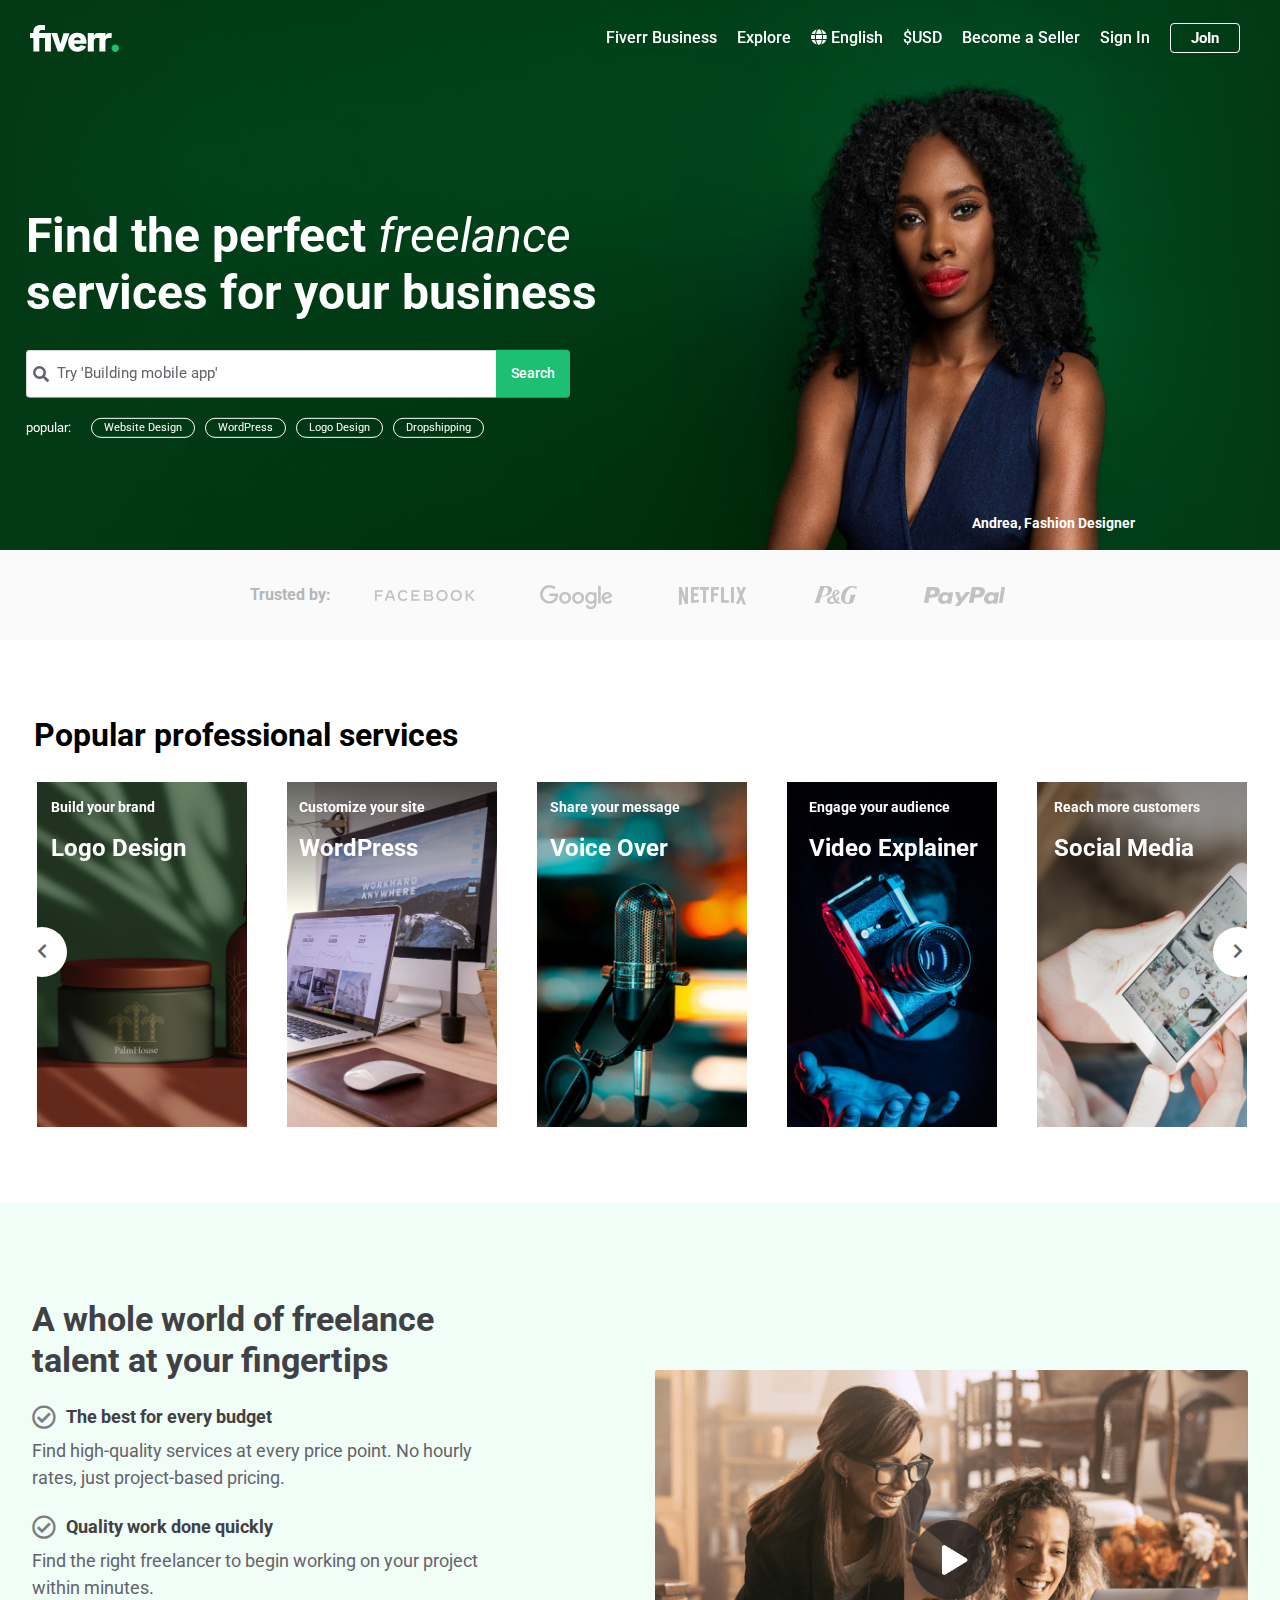
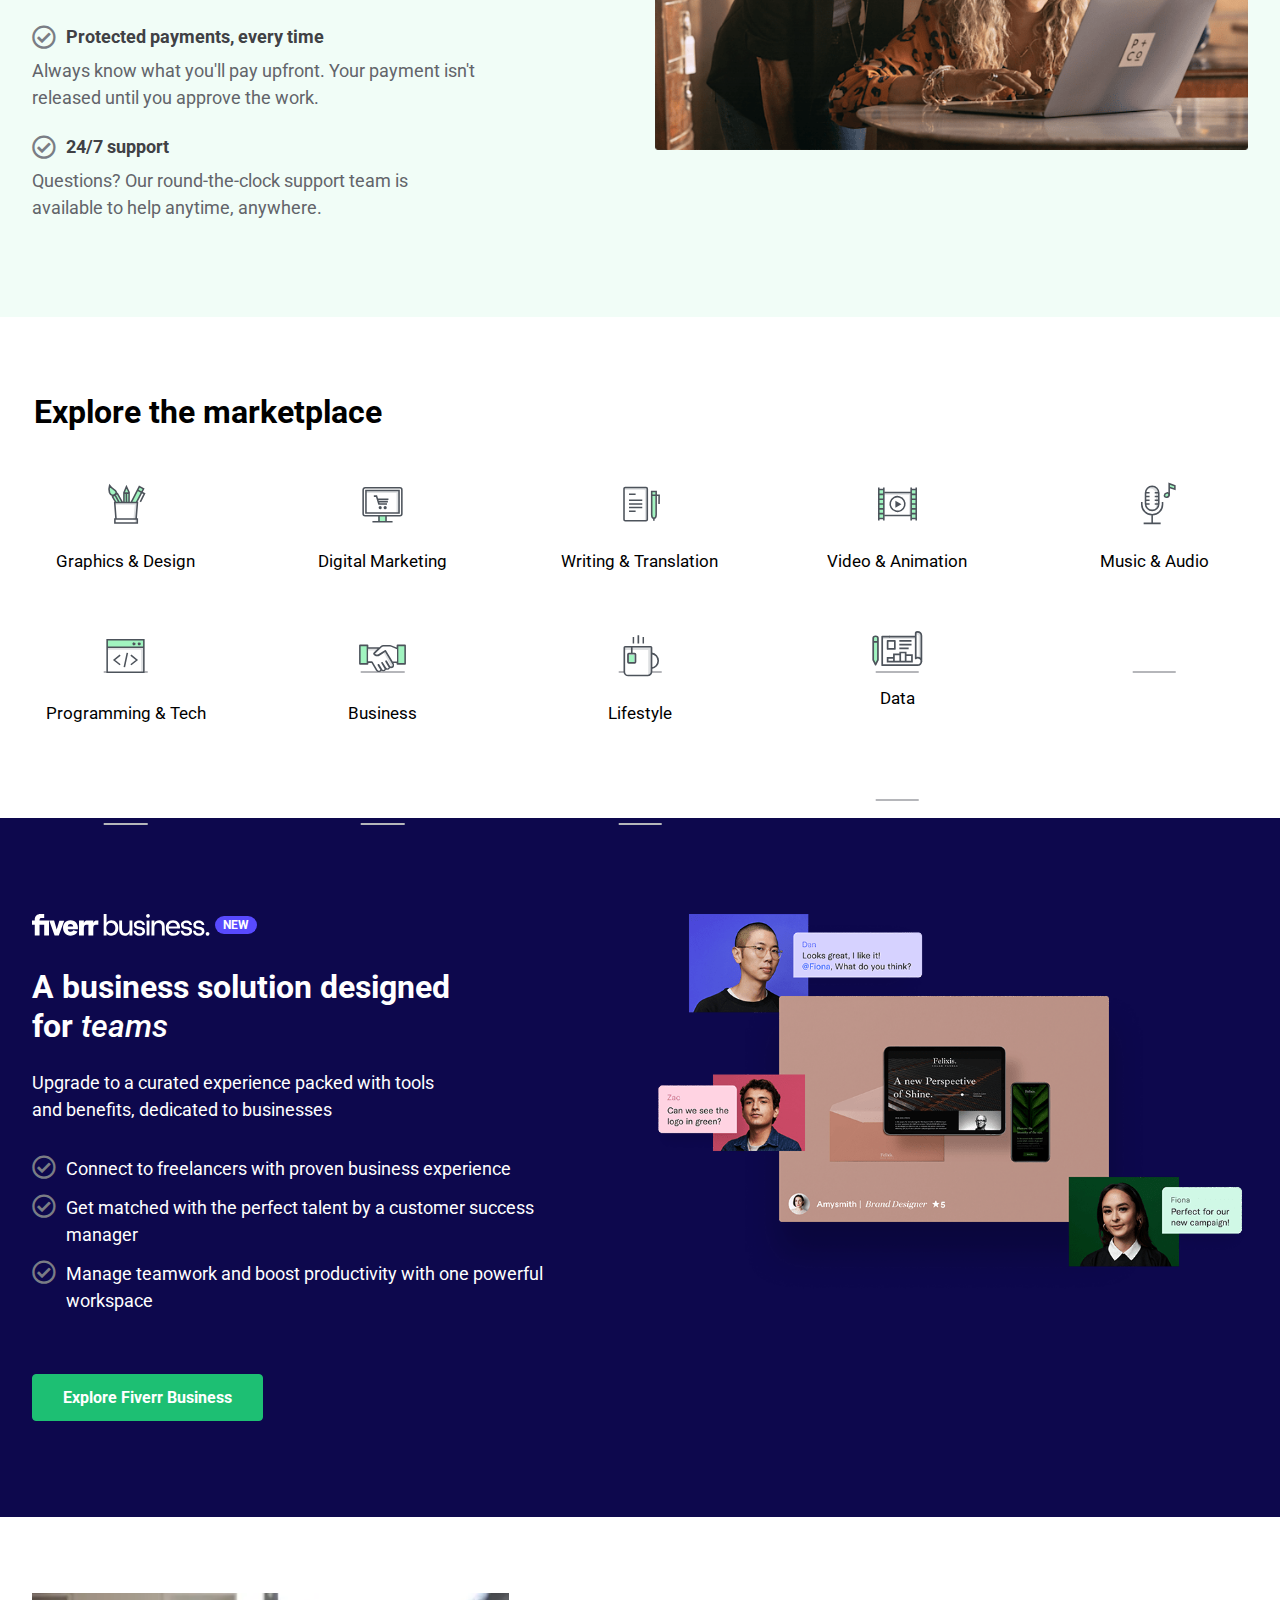
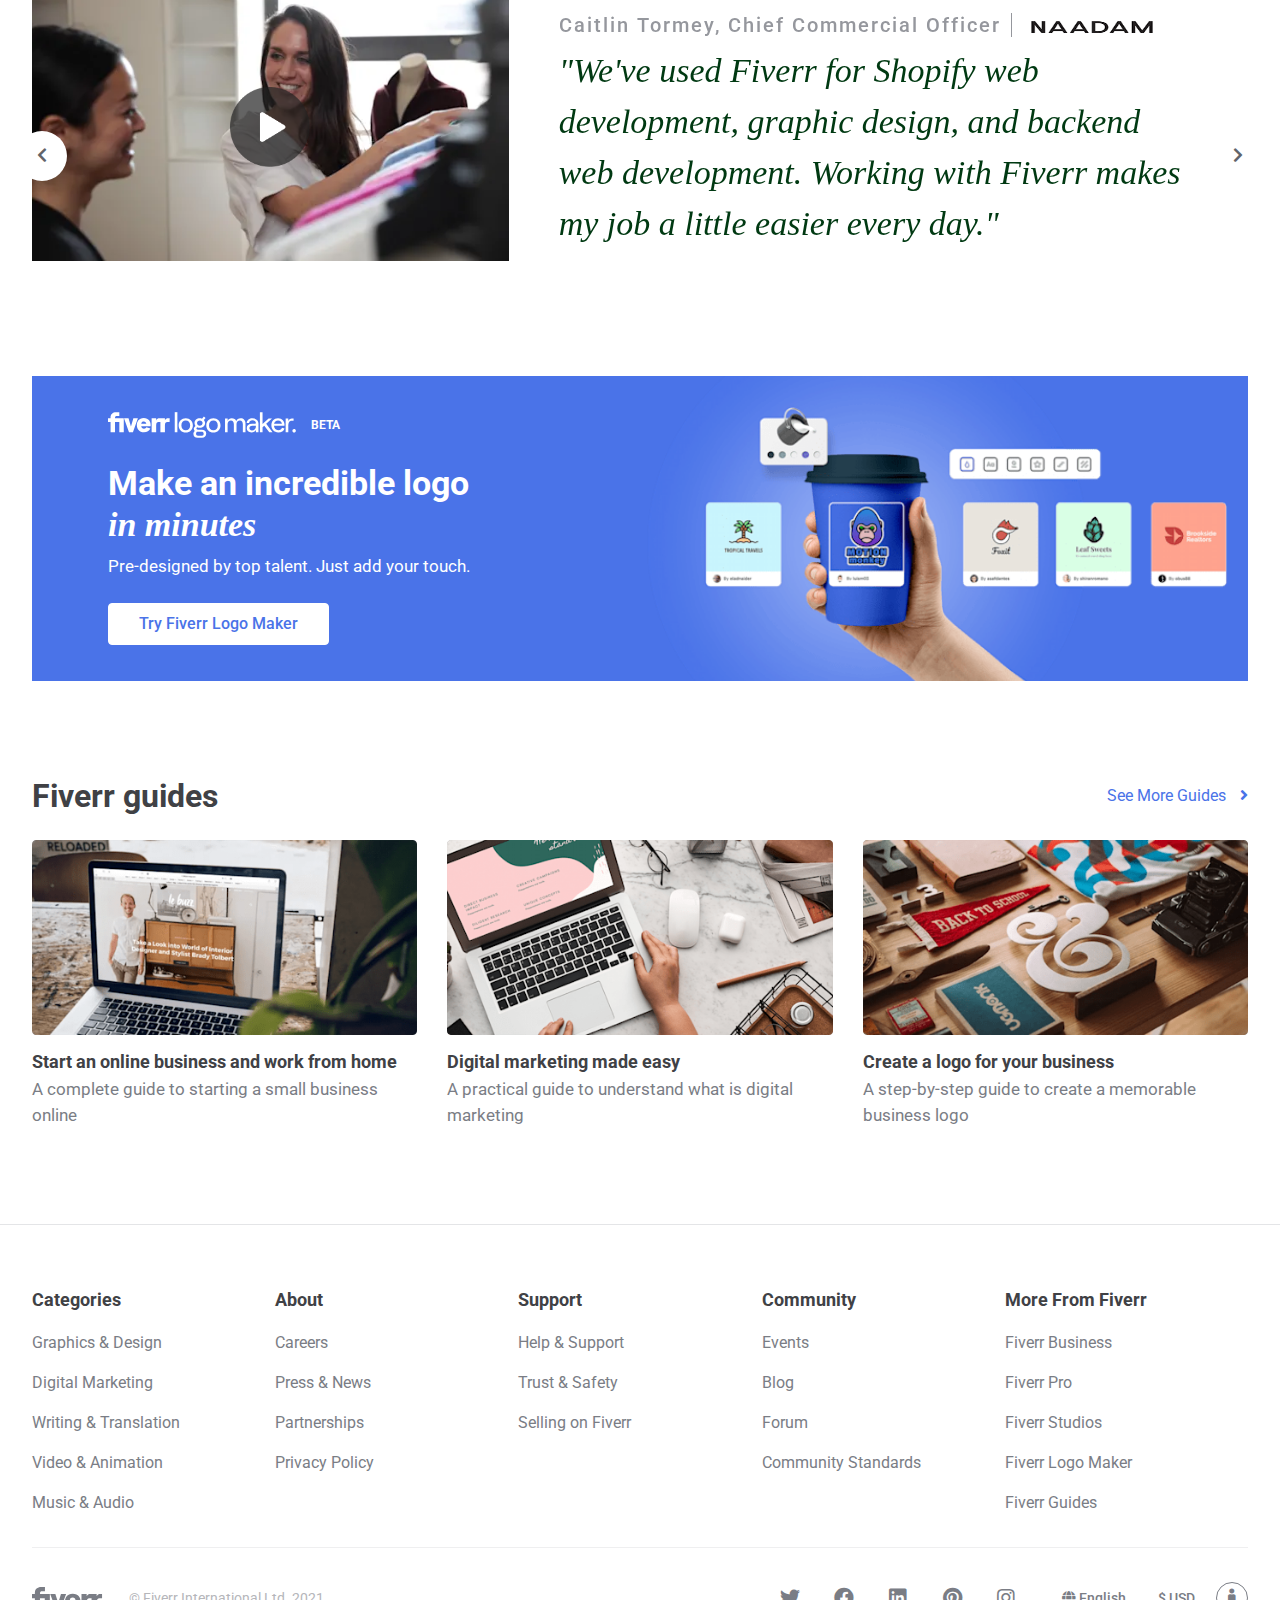
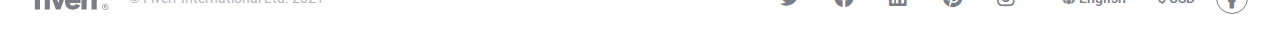
==== commit 36b1242f: "Add footer" ====
--- a/FE67_BaiTapTongHop-master/index.html
+++ b/FE67_BaiTapTongHop-master/index.html
@@ -571,23 +571,45 @@
     <!-- End Header -->
 
     <!-- Sidebar Start -->
-    <section class="sidebar" id="sidebar">
+    <div class="sidebar" id="sidebar">
       <div class="sidebar__overlay" id="closeSidebar"></div>
       <div class="sidebar__content">
         <a href="#" class="sidebar__btn">Join Fiverr</a>
         <div class="sidebar-menu">
           <a href="#" class="sidebar-menu__link">Sign in</a>
-          <div class="sidebar-cate">
-            <div class="sidebar-cate__title">
+          <div class="sidebar-dropdown">
+            <div class="sidebar-dropdown__title">
               <span>Browse Categories</span>
               <i class="fas fa-chevron-down"></i>
             </div>
-          </div>
-          <div class="sidebar-explore">
-            <div class="sidebar-explore__title">
+            <ul class="dropdown__content" style="height: 0px">
+              <li class="dropdown__item">
+                <a href="#" class="dropdown__link">Graphics & Design</a>
+              </li>
+              <li class="dropdown__item">
+                <a href="#" class="dropdown__link">Digital Marketing</a>
+              </li>
+              <li class="dropdown__item">
+                <a href="#" class="dropdown__link">Writing & Translation</a>
+              </li>
+            </ul>
+          </div>
+          <div class="sidebar-dropdown">
+            <div class="sidebar-dropdown__title">
               <span>Explore</span>
               <i class="fas fa-chevron-down"></i>
             </div>
+            <ul class="dropdown__content" style="height: 0px">
+              <li class="dropdown__item">
+                <a href="#" class="dropdown__link">Discover</a>
+              </li>
+              <li class="dropdown__item">
+                <a href="#" class="dropdown__link">Guides</a>
+              </li>
+              <li class="dropdown__item">
+                <a href="#" class="dropdown__link">Learn</a>
+              </li>
+            </ul>
           </div>
           <a href="#" class="sidebar-menu__link pro">Fiverr Pro</a>
           <a href="#" class="sidebar-menu__link business">Fiverr Business</a>
@@ -595,17 +617,47 @@
             <p>General</p>
           </div>
           <a href="#" class="sidebar-menu__link">Home</a>
-          <div class="sidebar-language">
-            <span>English <i class="fas fa-globe"></i></span>
-            <i class="fas fa-chevron-down"></i>
-          </div>
-          <div class="sidebar-currency">
-            <span>USD - $</span>
-            <i class="fas fa-chevron-down"></i>
-          </div>
-        </div>
-      </div>
-    </section>
+          <div class="sidebar-dropdown language">
+            <div class="sidebar-dropdown__title">
+              <span>English <i class="fas fa-globe"></i></span>
+              <i class="fas fa-chevron-down"></i>
+            </div>
+            <ul class="dropdown__content" style="height: 0px">
+              <li class="dropdown__item active">
+                <a href="#" class="dropdown__link">
+                  <i class="fa fa-check"></i> English
+                </a>
+              </li>
+              <li class="dropdown__item">
+                <a href="#" class="dropdown__link">Deutsch</a>
+              </li>
+              <li class="dropdown__item">
+                <a href="#" class="dropdown__link">Español</a>
+              </li>
+            </ul>
+          </div>
+          <div class="sidebar-dropdown currency">
+            <div class="sidebar-dropdown__title">
+              <span>USD - $</span>
+              <i class="fas fa-chevron-down"></i>
+            </div>
+            <ul class="dropdown__content" style="height: 0px">
+              <li class="dropdown__item active">
+                <a href="#" class="dropdown__link">
+                  <i class="fa fa-check"></i> USD - $
+                </a>
+              </li>
+              <li class="dropdown__item">
+                <a href="#" class="dropdown__link">EUR - €</a>
+              </li>
+              <li class="dropdown__item">
+                <a href="#" class="dropdown__link">GBP - £</a>
+              </li>
+            </ul>
+          </div>
+        </div>
+      </div>
+    </div>
     <!-- End Sidebar -->
 
     <!-- Cover Start -->
@@ -1326,129 +1378,7 @@
     <!-- End Logo -->
 
     <!-- Carousel Start -->
-    <section class="carousel">
-      <div class="carousel-title">
-        <h2 class="carousel-title__left">
-          Get inspired with projects made by our freelancers
-        </h2>
-        <a href="#" class="carousel-title__right"
-          >See More Projects
-          <i class="fas fa-chevron-right"></i>
-        </a>
-      </div>
-      <div class="carousel-content">
-        <div class="carousel-item">
-          <img src="./img/b1.jfif" alt="" />
-          <div class="carousel-text">
-            <img src="./img/c1.png" alt="" />
-            <div class="carousel-text__right">
-              <a href="#">Animated GIFs</a>
-              <a href="#">by lamonastudio</a>
-            </div>
-          </div>
-        </div>
-        <div class="carousel-item">
-          <img src="./img/b2.jpeg" alt="" />
-          <div class="carousel-text">
-            <img src="./img/c2.jpg" alt="" />
-            <div class="carousel-text__right">
-              <a href="#">Product Photography</a>
-              <a href="#">by passionshake</a>
-            </div>
-          </div>
-        </div>
-        <div class="carousel-item">
-          <img src="./img/b3.jfif" alt="" />
-          <div class="carousel-text">
-            <img src="./img/c3.jpg" alt="" />
-            <div class="carousel-text__right">
-              <a href="#">Flyer Design</a>
-              <a href="#">by noneyn</a>
-            </div>
-          </div>
-        </div>
-        <div class="carousel-item">
-          <img src="./img/b4.jpeg" alt="" />
-          <div class="carousel-text">
-            <img src="./img/c4.jpg" alt="" />
-            <div class="carousel-text__right">
-              <a href="#">Book Design</a>
-              <a href="#">by annapietrangeli</a>
-            </div>
-          </div>
-        </div>
-        <div class="carousel-item">
-          <img src="./img/b5.jfif" alt="" />
-          <div class="carousel-text">
-            <img src="./img/c5.jfif" alt="" />
-            <div class="carousel-text__right">
-              <a href="">Logo Design</a>
-              <a href="#">by bruno_malagrino</a>
-            </div>
-          </div>
-        </div>
-        <div class="carousel-item">
-          <img src="./img/b6.jfif" alt="" />
-          <div class="carousel-text">
-            <img src="./img/c6.jpg" alt="" />
-            <div class="carousel-text__right">
-              <a href="#">Packaging Design</a>
-              <a href="#">by mijalzagier</a>
-            </div>
-          </div>
-        </div>
-        <div class="carousel-item">
-          <img src="./img/b7.jfif" alt="" />
-          <div class="carousel-text">
-            <img src="./img/c7.jfif" alt="" />
-            <div class="carousel-text__right">
-              <a href="#">Social Media Design</a>
-              <a href="#">by fernandobengua</a>
-            </div>
-          </div>
-        </div>
-        <div class="carousel-item">
-          <img src="./img/b8.jpeg" alt="" />
-          <div class="carousel-text">
-            <img src="./img/c8.jpg" alt="" />
-            <div class="carousel-text__right">
-              <a href="#">PortraIts & Carlcatures</a>
-              <a href="#">by spickex</a>
-            </div>
-          </div>
-        </div>
-        <div class="carousel-item">
-          <img src="./img/b9.jfif" alt="" />
-          <div class="carousel-text">
-            <img src="./img/c9.png" alt="" />
-            <div class="carousel-text__right">
-              <a href="#">Illustration</a>
-              <a href="#">by christophbrandl</a>
-            </div>
-          </div>
-        </div>
-        <div class="carousel-item">
-          <img src="./img/b10.jpeg" alt="" />
-          <div class="carousel-text">
-            <img src="./img/c10.png" alt="" />
-            <div class="carousel-text__right">
-              <a href="#">Logo Design</a>
-              <a href="#">by eveeelin</a>
-            </div>
-          </div>
-        </div>
-        <div class="carousel-item">
-          <img src="./img/b11.png" alt="" />
-          <div class="carousel-text">
-            <img src="./img/c11.png" alt="" />
-            <div class="carousel-text__right">
-              <a href="#">Web & Mobile Design</a>
-              <a href="#">by skydesigner</a>
-            </div>
-          </div>
-        </div>
-      </div>
-    </section>
+    <section id="carousel"></section>
     <!-- End Carousel  -->
 
     <!-- Guides Start -->
@@ -1503,25 +1433,171 @@
     <!-- End Guides -->
 
     <!--  Sign up Start -->
-    <section class="signup">
-      <div class="signup-bg container-fluid">
-        <img src="./img/d1.png" alt="">
-        <img src="./img/d2.png" alt="">
-      </div>
-      <div class="signup-text">
-        <h1>
-          Find the <i>talent</i> needed to get your business <i>growing.</i> 
-        </h1>
-        <div>
-          <a href="#" class="solution__btn">Get Started</a>
-        </div>
-      </div>
+    <section id="signup"></section>
+    <!-- End Sign up  -->
+
+    <!-- Footer Start -->
+    <section class="footer">
+      <div class="container-fluid">
+        <div class="footer-top">
+          <div class="footer-top__item">
+            <div class="footer-top__title">
+              <h4>Categories</h4>
+              <i class="fa fa-chevron-down"></i>
+            </div>
+            <ul class="footer-top__links">
+              <li>
+                <a href="#">Graphics & Design</a>
+              </li>
+              <li>
+                <a href="#">Digital Marketing</a>
+              </li>
+              <li>
+                <a href="#">Writing & Translation</a>
+              </li>
+              <li>
+                <a href="#">Video & Animation</a>
+              </li>
+              <li>
+                <a href="#">Music & Audio</a>
+              </li>
+            </ul>
+          </div>
+          <div class="footer-top__item">
+            <div class="footer-top__title">
+              <h4>About</h4>
+              <i class="fa fa-chevron-down"></i>
+            </div>
+            <ul class="footer-top__links">
+              <li>
+                <a href="#">Careers</a>
+              </li>
+              <li>
+                <a href="#">Press & News</a>
+              </li>
+              <li>
+                <a href="#">Partnerships</a>
+              </li>
+              <li>
+                <a href="#">Privacy Policy</a>
+              </li>
+            </ul>
+          </div>
+          <div class="footer-top__item">
+            <div class="footer-top__title">
+              <h4>Support</h4>
+              <i class="fa fa-chevron-down"></i>
+            </div>
+            <ul class="footer-top__links">
+              <li>
+                <a href="#">Help & Support</a>
+              </li>
+              <li>
+                <a href="#">Trust & Safety</a>
+              </li>
+              <li>
+                <a href="#">Selling on Fiverr</a>
+              </li>
+            </ul>
+          </div>
+          <div class="footer-top__item">
+            <div class="footer-top__title">
+              <h4>Community</h4>
+              <i class="fa fa-chevron-down"></i>
+            </div>
+            <ul class="footer-top__links">
+              <li>
+                <a href="#">Events</a>
+              </li>
+              <li>
+                <a href="#">Blog</a>
+              </li>
+              <li>
+                <a href="#">Forum</a>
+              </li>
+              <li>
+                <a href="#">Community Standards</a>
+              </li>
+            </ul>
+          </div>
+          <div class="footer-top__item">
+            <div class="footer-top__title">
+              <h4>More From Fiverr</h4>
+              <i class="fa fa-chevron-down"></i>
+            </div>
+            <div class="footer-top__links">
+              <li>
+                <a href="#">Fiverr Business</a>
+              </li>
+              <li>
+                <a href="#">Fiverr Pro</a>
+              </li>
+              <li>
+                <a href="#">Fiverr Studios</a>
+              </li>
+              <li>
+                <a href="#">Fiverr Logo Maker</a>
+              </li>
+              <li>
+                <a href="#">Fiverr Guides</a>
+              </li>
+            </div>
+          </div>
+        </div>
+        <div class="footer-bottom">
+          <div class="footer-bottom__left">
+            <svg
+              width="91"
+              height="27"
+              viewBox="0 0 91 27"
+              fill="none"
+              xmlns="http://www.w3.org/2000/svg"
+            >
+              <g fill="#7A7D85">
+                <path
+                  d="m82.9 13.1h-3.2c-2.1 0-3.2 1.5-3.2 4.1v9.3h-6.1v-13.4h-2.6c-2.1 0-3.2 1.5-3.2 4.1v9.3h-6.1v-18.4h6.1v2.8c1-2.2 2.4-2.8 4.4-2.8h7.4v2.8c1-2.2 2.4-2.8 4.4-2.8h2v5zm-25.6 5.6h-12.6c.3 2.1 1.6 3.2 3.8 3.2 1.6 0 2.8-.7 3.1-1.8l5.4 1.5c-1.3 3.2-4.6 5.1-8.5 5.1-6.6 0-9.6-5.1-9.6-9.5 0-4.3 2.6-9.4 9.2-9.4 7 0 9.3 5.2 9.3 9.1 0 .9 0 1.4-.1 1.8zm-5.9-3.5c-.1-1.6-1.3-3-3.3-3-1.9 0-3.1.8-3.4 3zm-23.1 11.3h5.3l6.7-18.3h-6.1l-3.2 10.7-3.4-10.8h-6.1zm-24.9 0h6v-13.4h5.7v13.4h6v-18.4h-11.6v-1.1c0-1.2.9-2 2.3-2h3.5v-5h-4.4c-4.5 0-7.5 2.7-7.5 6.6v1.5h-3.4v5h3.4z"
+                ></path>
+              </g>
+              <g fill="#7A7D85">
+                <path
+                  d="m90.4 23.3c0 2.1-1.6 3.7-3.8 3.7s-3.8-1.6-3.8-3.7 1.6-3.7 3.8-3.7c2.2-.1 3.8 1.5 3.8 3.7zm-.7 0c0-1.8-1.3-3.1-3.1-3.1s-3.1 1.3-3.1 3.1 1.3 3.1 3.1 3.1 3.1-1.4 3.1-3.1zm-1.7.8.1.9h-.7l-.1-.9c0-.3-.2-.5-.5-.5h-.8v1.4h-.7v-3.5h1.4c.7 0 1.2.4 1.2 1.1 0 .4-.2.6-.5.8.4.1.5.3.6.7zm-1.9-1h.7c.4 0 .5-.3.5-.5 0-.3-.2-.5-.5-.5h-.7z"
+                ></path>
+              </g>
+            </svg>
+            <p>&copy; Fiverr International Ltd. 2021</p>
+          </div>
+          <div class="footer-bottom__right">
+            <div class="footer-bottom__social">
+              <a href="#">
+                <i class="fab fa-twitter"></i>
+              </a>
+              <a href="#">
+                <i class="fab fa-facebook"></i>
+              </a>
+              <a href="#">
+                <i class="fab fa-linkedin"></i>
+              </a>
+              <a href="#">
+                <i class="fab fa-pinterest"></i>
+              </a>
+              <a href="#">
+                <i class="fab fa-instagram"></i>
+              </a>
+            </div>
+            <div class="footer-bottom__setting">
+              <button class="language">
+                <i class="fas fa-globe"></i>
+                English
+              </button>
+              <button class="currency">$ USD</button>
+              <div class="accessibility">
+                <i class="fas fa-male"></i>
+              </div>
+            </div>
+          </div>
+        </div>
       </div>
     </section>
-    <!-- End Sign up  -->
-
-    <!-- Footer Start -->
-    <section id="footer"></section>
     <!-- End Footer  -->
 
     <!-- Optional JavaScript -->
@@ -1541,6 +1617,11 @@
       integrity="sha384-JjSmVgyd0p3pXB1rRibZUAYoIIy6OrQ6VrjIEaFf/nJGzIxFDsf4x0xIM+B07jRM"
       crossorigin="anonymous"
     ></script>
+    <script
+      src="https://code.jquery.com/jquery-3.6.0.min.js"
+      integrity="sha256-/xUj+3OJU5yExlq6GSYGSHk7tPXikynS7ogEvDej/m4="
+      crossorigin="anonymous"
+    ></script>
     <!-- slick js -->
     <script src="./js/slick.min.js"></script>
     <!-- INDEX JS -->
--- a/FE67_BaiTapTongHop-master/CSS/main.css
+++ b/FE67_BaiTapTongHop-master/CSS/main.css
@@ -449,7 +449,7 @@
 
 .sidebar__content {
   position: fixed;
-  width: 300px;
+  width: 260px;
   height: 100%;
   padding: 20px;
   background-color: #fff;
@@ -493,10 +493,18 @@
   color: #95979d;
 }
 
+.sidebar-menu > * {
+  padding-bottom: 15px;
+  background-color: #fff;
+}
+
+.sidebar-menu > :last-child {
+  padding-bottom: 100%;
+}
+
 .sidebar-menu__link {
   display: inline-block;
   color: #95979d;
-  margin-bottom: 10px;
   transition: all 0.2s ease-in-out;
 }
 
@@ -526,7 +534,7 @@
 }
 
 .sidebar-menu .general {
-  margin: 30px 0 10px;
+  padding: 30px 0 10px;
 }
 
 .sidebar-menu .general p {
@@ -535,17 +543,60 @@
   font-weight: 500;
   padding-bottom: 10px;
   border-bottom: 1px solid #dadbdd;
-}
-
-.sidebar-cate__title,
-.sidebar-explore__title,
-.sidebar-language,
-.sidebar-currency {
+  margin-bottom: 0;
+}
+
+.sidebar-dropdown__title {
   display: flex;
   justify-content: space-between;
   align-items: center;
-  margin-bottom: 10px;
   cursor: pointer;
+}
+
+.sidebar-dropdown__title i {
+  transition: all 0.3s ease-in-out;
+}
+
+.sidebar-dropdown .dropdown__content {
+  width: 100%;
+  list-style: none;
+  overflow: hidden;
+  margin-bottom: 0;
+  transition: all 0.3s ease-in-out;
+}
+
+.sidebar-dropdown .dropdown__content .dropdown__item {
+  padding: 5px 0 5px 20px;
+}
+
+.sidebar-dropdown .dropdown__content .dropdown__link {
+  color: #95979d;
+}
+
+.sidebar-dropdown .dropdown__content .dropdown__link:hover {
+  text-decoration: none;
+}
+
+.sidebar-dropdown.language .dropdown__item.active, .sidebar-dropdown.currency .dropdown__item.active {
+  padding-left: 0;
+}
+
+.sidebar-dropdown.language .dropdown__item, .sidebar-dropdown.currency .dropdown__item {
+  transition: all 0.3s ease-in-out;
+  cursor: pointer;
+}
+
+.sidebar-dropdown.language .dropdown__item:hover, .sidebar-dropdown.currency .dropdown__item:hover {
+  background-color: #fafafa;
+}
+
+.sidebar-dropdown.open .sidebar-dropdown__title > i {
+  transform: rotate(-180deg);
+}
+
+.sidebar-dropdown.open .dropdown__content.active {
+  overflow: unset;
+  margin-top: 10px;
 }
 
 #cover {
@@ -1374,227 +1425,6 @@
   }
 }
 
-<<<<<<< HEAD
-.carousel {
-  padding: 76px 34px;
-  background: #fafafa;
-}
-
-.carousel .carousel-title {
-  display: flex;
-  justify-content: space-between;
-}
-
-.carousel .carousel-title__left {
-  color: #000;
-  font-size: 32px;
-  font-weight: bold;
-}
-
-.carousel .carousel-title__right {
-  font-size: 16px;
-  text-decoration: none;
-  padding-right: 34px;
-}
-
-.carousel .carousel-title__right i {
-  font-size: 12px;
-}
-
-.carousel .carousel-title__right:hover {
-  color: #007bff;
-}
-
-.carousel .carousel-content .carousel-item {
-  display: inline-block;
-  margin: 10px 10px;
-  box-shadow: rgba(0, 0, 0, 0.24) 0px 3px 8px;
-  border-radius: 0 0 5px 5px;
-}
-
-.carousel .carousel-content .carousel-item img {
-  width: 100%;
-  height: 237px;
-  border-radius: 5px 5px 0 0;
-}
-
-.carousel .carousel-content .carousel-item .carousel-text {
-  display: flex;
-  align-items: center;
-  background: #fff;
-  padding: 5px 10px;
-}
-
-.carousel .carousel-content .carousel-item .carousel-text img {
-  width: 40px;
-  height: 40px;
-  border-radius: 50%;
-}
-
-.carousel .carousel-content .carousel-item .carousel-text__right {
-  display: flex;
-  flex-direction: column;
-  padding: 10px;
-}
-
-.carousel .carousel-content .carousel-item .carousel-text__right a:hover {
-  color: #007bff;
-}
-
-.carousel .carousel-content .carousel-item .carousel-text__right a:first-child {
-  text-decoration: none;
-  color: #000;
-  font-size: 14px;
-  font-weight: bold;
-}
-
-.carousel .carousel-content .carousel-item .carousel-text__right a:last-child {
-  text-decoration: none;
-  color: #95979d;
-  font-size: 14px;
-  font-weight: 400;
-}
-
-.carousel .carousel-content .slick-slide {
-  padding-bottom: 8px;
-}
-
-.carousel .carousel-content .priv_arrow {
-  position: absolute;
-  display: inline-block;
-  z-index: 2;
-  text-align: center;
-  line-height: 50px;
-  width: 50px;
-  height: 50px;
-  border-radius: 50%;
-  background: white;
-  top: 30%;
-  left: -1%;
-}
-
-.carousel .carousel-content .next_arrow {
-  position: absolute;
-  display: inline-block;
-  z-index: 2;
-  text-align: center;
-  line-height: 50px;
-  width: 50px;
-  height: 50px;
-  border-radius: 50%;
-  background: white;
-  top: 30%;
-  right: 0;
-}
-
-@media screen and (max-width: 1024px) {
-  .carousel .carousel-title .carousel-title__left {
-    padding-right: 300px;
-  }
-  .carousel .carousel-title .carousel-title__right {
-    position: absolute;
-    top: 20%;
-    right: 0;
-  }
-}
-
-@media screen and (max-width: 768px) {
-  .carousel .carousel-title .carousel-title__left {
-    padding-right: 0;
-  }
-  .carousel .carousel-title .carousel-title__right {
-    position: absolute;
-    top: 90%;
-    left: 5%;
-  }
-}
-
-@media screen and (max-width: 576px) {
-  .carousel .carousel-title .carousel-title__left {
-    font-size: 28px;
-  }
-  .carousel .carousel-title .carousel-title__right {
-    position: absolute;
-    top: 90%;
-    left: 8%;
-  }
-  .carousel .carousel-content {
-    margin-left: -10px;
-  }
-}
-
-.signup {
-  padding: 76px 17px;
-  position: relative;
-}
-
-.signup .signup-bg img {
-  width: 100%;
-  height: 440px;
-}
-
-.signup .signup-bg img:last-child {
-  display: none;
-}
-
-.signup .signup-text {
-  position: absolute;
-  width: 100%;
-  max-width: 44%;
-  top: 35%;
-  left: 10%;
-}
-
-.signup .signup-text h1 {
-  letter-spacing: 1px;
-  padding-bottom: 20px;
-  color: #fff;
-  font-size: 48px;
-  font-weight: bold;
-}
-
-.signup .signup-text h1 i {
-  font-weight: normal;
-}
-
-.signup .signup-text h1 i:last-child {
-  font-family: italic;
-}
-
-@media screen and (max-width: 1024px) {
-  .signup .signup-bg img {
-    width: 100%;
-    height: 350px;
-  }
-  .signup .signup-bg img:first-child {
-    display: none;
-  }
-  .signup .signup-bg img:last-child {
-    display: block;
-  }
-  .signup .signup-text {
-    left: 7%;
-    max-width: 55%;
-  }
-  .signup .signup-text h1 {
-    font-size: 40px;
-  }
-}
-
-@media screen and (max-width: 768px) {
-  .signup {
-    margin: 76px 34px;
-    background: #45091b;
-    height: 300px;
-  }
-  .signup .signup-bg img:first-child, .signup .signup-bg img:last-child {
-    display: none;
-  }
-  .signup .signup-text {
-    max-width: 80%;
-    top: 15%;
-    left: 5%;
-=======
 .guides {
   padding: 0 17px;
   margin: 96px 0;
@@ -1675,22 +1505,193 @@
   }
   .guides__item {
     margin-bottom: 32px;
->>>>>>> a899043b74d8a7fd98f481efb6a11e1305a83a02
   }
 }
 
 @media screen and (max-width: 576px) {
-<<<<<<< HEAD
-  .signup .signup-text {
-    max-width: 90%;
-  }
-  .signup .signup-text h1 {
-    font-size: 32px;
-=======
   .guides {
     padding: 0 9px;
     margin: 48px 0;
->>>>>>> a899043b74d8a7fd98f481efb6a11e1305a83a02
+  }
+}
+
+.footer {
+  padding-top: 64px;
+  border-top: 1px solid #e4e5e7;
+}
+
+.footer .container-fluid {
+  padding: 0 32px;
+}
+
+.footer-top {
+  display: grid;
+  grid-template-columns: repeat(5, 1fr);
+}
+
+.footer-top__title {
+  display: flex;
+  align-items: center;
+  justify-content: space-between;
+  color: #404145;
+  margin-bottom: 20px;
+}
+
+.footer-top__title h4 {
+  color: #404145;
+  font-size: 18px;
+  font-weight: 700;
+  margin-bottom: 0;
+}
+
+.footer-top__title i {
+  display: none;
+  transition: all 0.4s ease;
+}
+
+.footer-top__links {
+  display: block;
+  list-style: none;
+}
+
+.footer-top__links li {
+  padding-bottom: 16px;
+}
+
+.footer-top__links a {
+  display: inline-block;
+  color: #7a7d85;
+}
+
+.footer-bottom {
+  display: flex;
+  justify-content: space-between;
+  padding: 30px 0;
+  border-top: 1px solid #efeff0;
+}
+
+.footer-bottom__left {
+  display: flex;
+  align-items: center;
+}
+
+.footer-bottom__left svg {
+  width: 77px;
+  height: 23px;
+}
+
+.footer-bottom__left p {
+  color: #b5b6ba;
+  font-size: 14px;
+  font-weight: 400;
+  margin-left: 20px;
+  margin-bottom: 0;
+}
+
+.footer-bottom__right {
+  display: flex;
+  align-items: center;
+}
+
+.footer-bottom__social {
+  margin-right: 25px;
+}
+
+.footer-bottom__social a {
+  display: inline-block;
+  width: 40px;
+  height: 40px;
+  text-align: center;
+  line-height: 40px;
+  font-size: 20px;
+  color: #7a7d85;
+  border-radius: 50%;
+  transition: all 0.2s ease;
+}
+
+.footer-bottom__social a:hover {
+  background-color: #efeff0;
+}
+
+.footer-bottom__social a + a {
+  margin-left: 10px;
+}
+
+.footer-bottom__setting {
+  display: flex;
+  align-items: center;
+}
+
+.footer-bottom__setting button {
+  padding: 6px 10px;
+  background-color: transparent;
+  border: 1px solid transparent;
+  border-radius: 30px;
+  transition: all 0.2s linear;
+  color: #7a7d85;
+  font-size: 14px;
+  font-weight: 500;
+  margin-right: 10px;
+}
+
+.footer-bottom__setting button:hover {
+  color: #404145;
+  background-color: #efeff0;
+  border-color: #efeff0;
+}
+
+.footer-bottom__setting .accessibility {
+  width: 32px;
+  height: 32px;
+  line-height: 32px;
+  text-align: center;
+  font-size: 20px;
+  color: #7a7d85;
+  border: 1px solid #7a7d85;
+  border-radius: 50%;
+  cursor: pointer;
+  transition: all 0.2s ease;
+}
+
+.footer-bottom__setting .accessibility:hover {
+  border-color: #efeff0;
+  background-color: #efeff0;
+}
+
+@media screen and (max-width: 992px) {
+  .footer-top {
+    grid-template-columns: repeat(3, 1fr);
+  }
+  .footer-bottom {
+    flex-direction: column;
+  }
+  .footer-bottom__left {
+    margin-bottom: 25px;
+  }
+}
+
+@media screen and (max-width: 576px) {
+  .footer-top {
+    grid-template-columns: repeat(1, 1fr);
+  }
+  .footer-top__item.active .footer-top__title > i {
+    transform: rotate(-180deg);
+  }
+  .footer-top__title i {
+    display: block;
+  }
+  .footer-top__links {
+    display: none;
+  }
+  .footer-bottom {
+    align-items: center;
+  }
+  .footer-bottom__right {
+    flex-direction: column;
+  }
+  .footer-bottom__social {
+    margin-bottom: 10px;
+    margin-right: 0;
   }
 }
 /*# sourceMappingURL=main.css.map */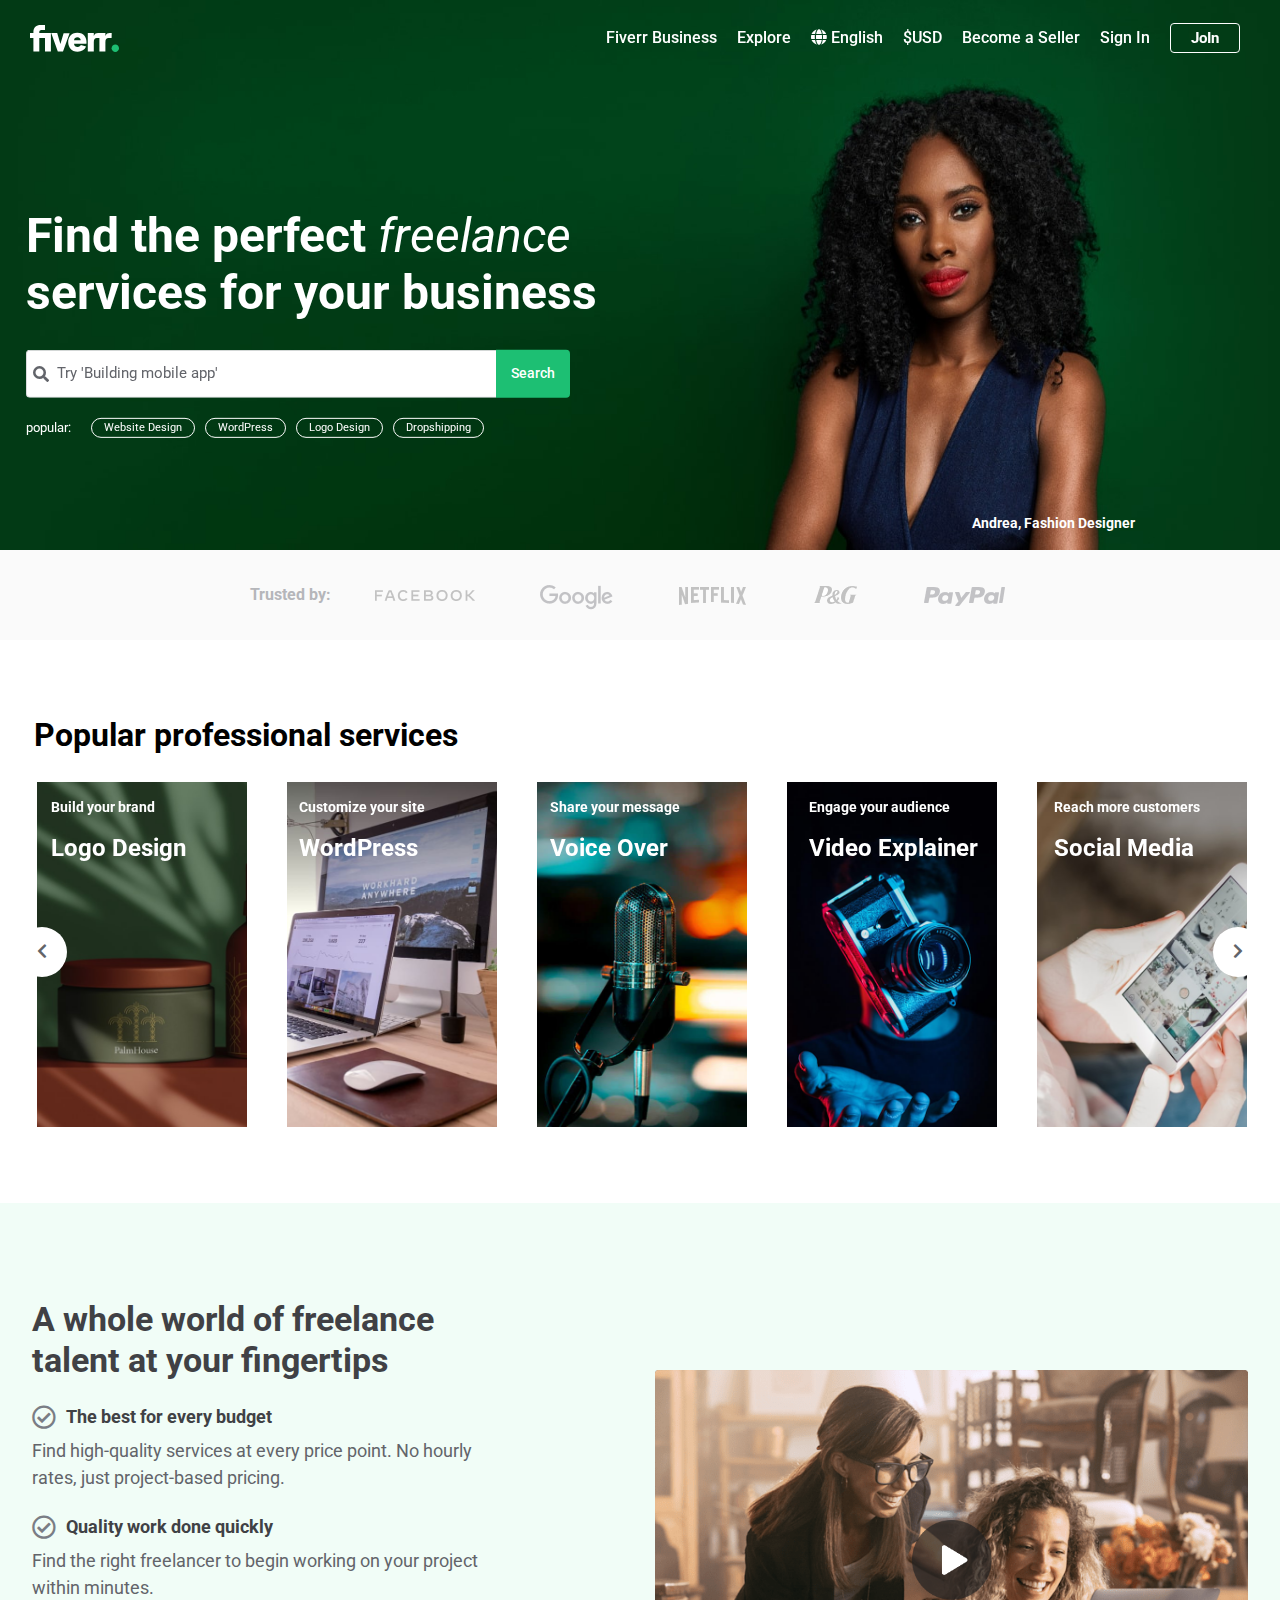
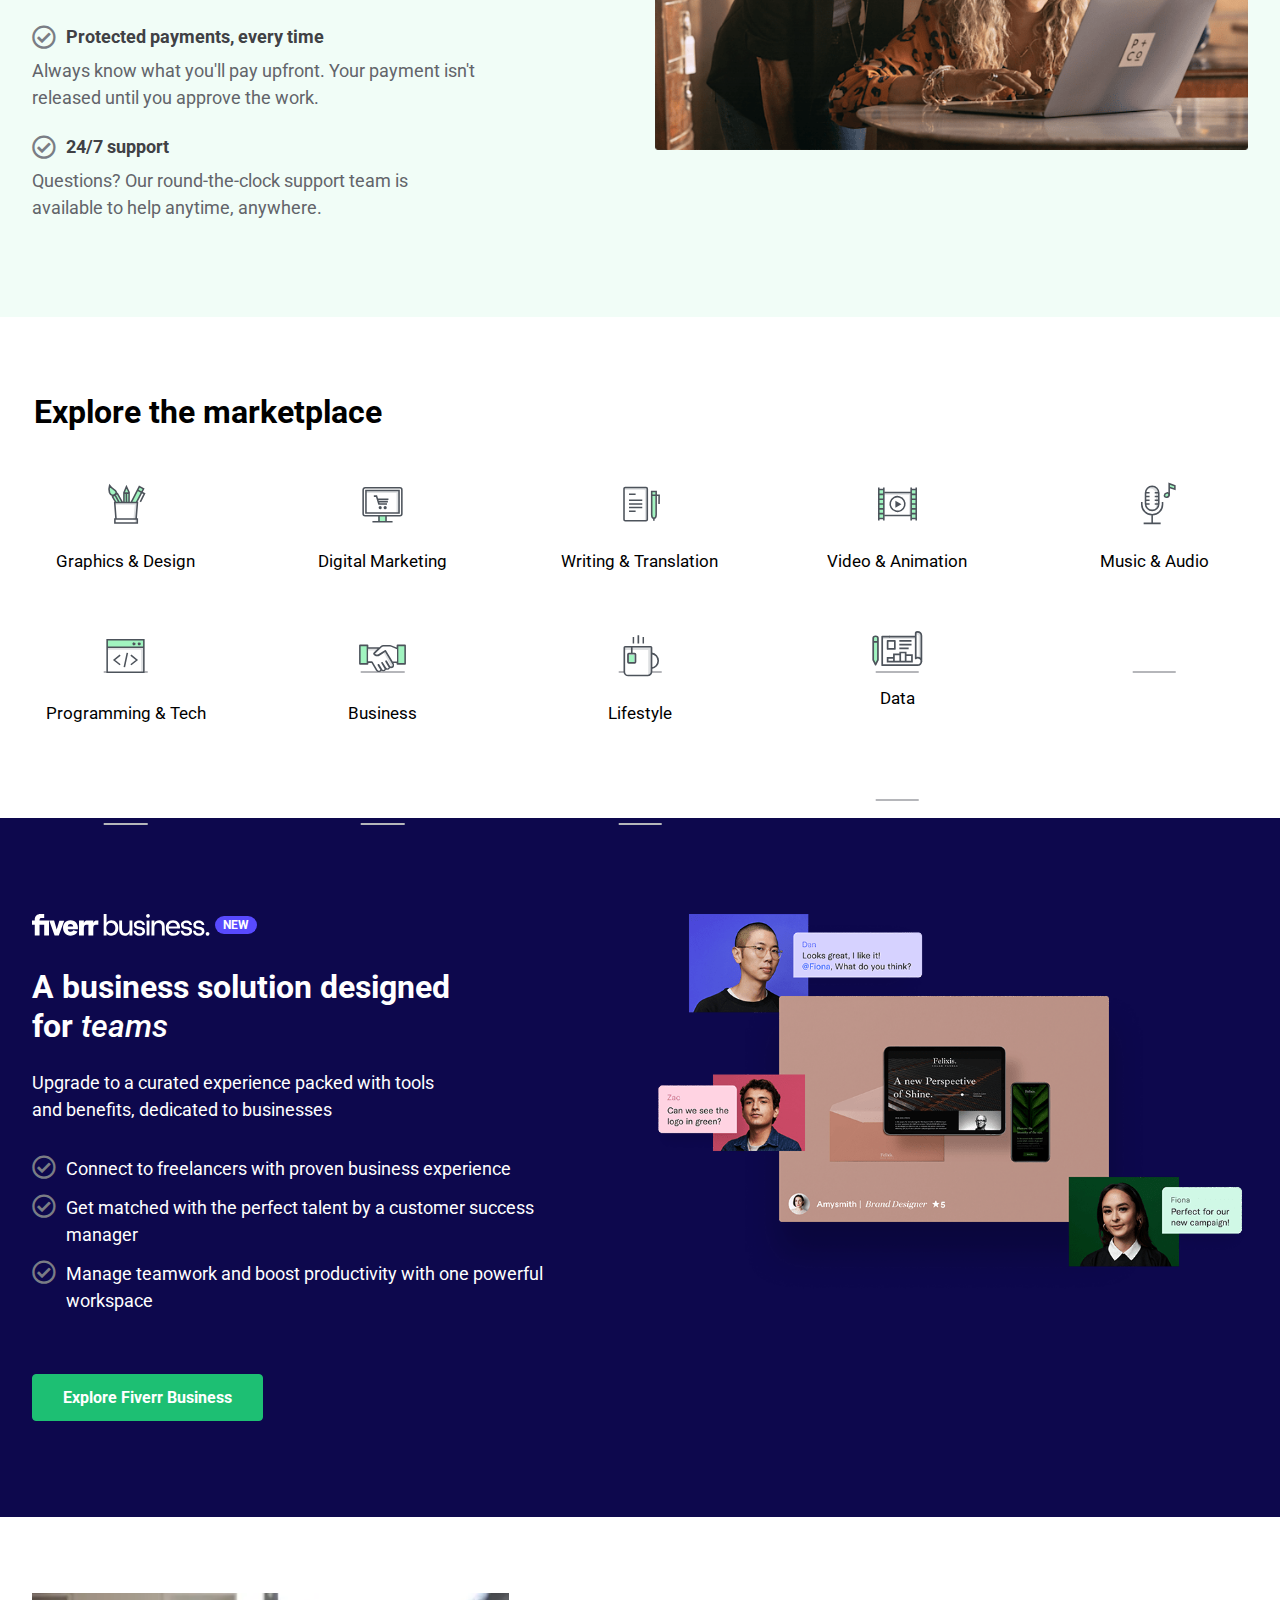
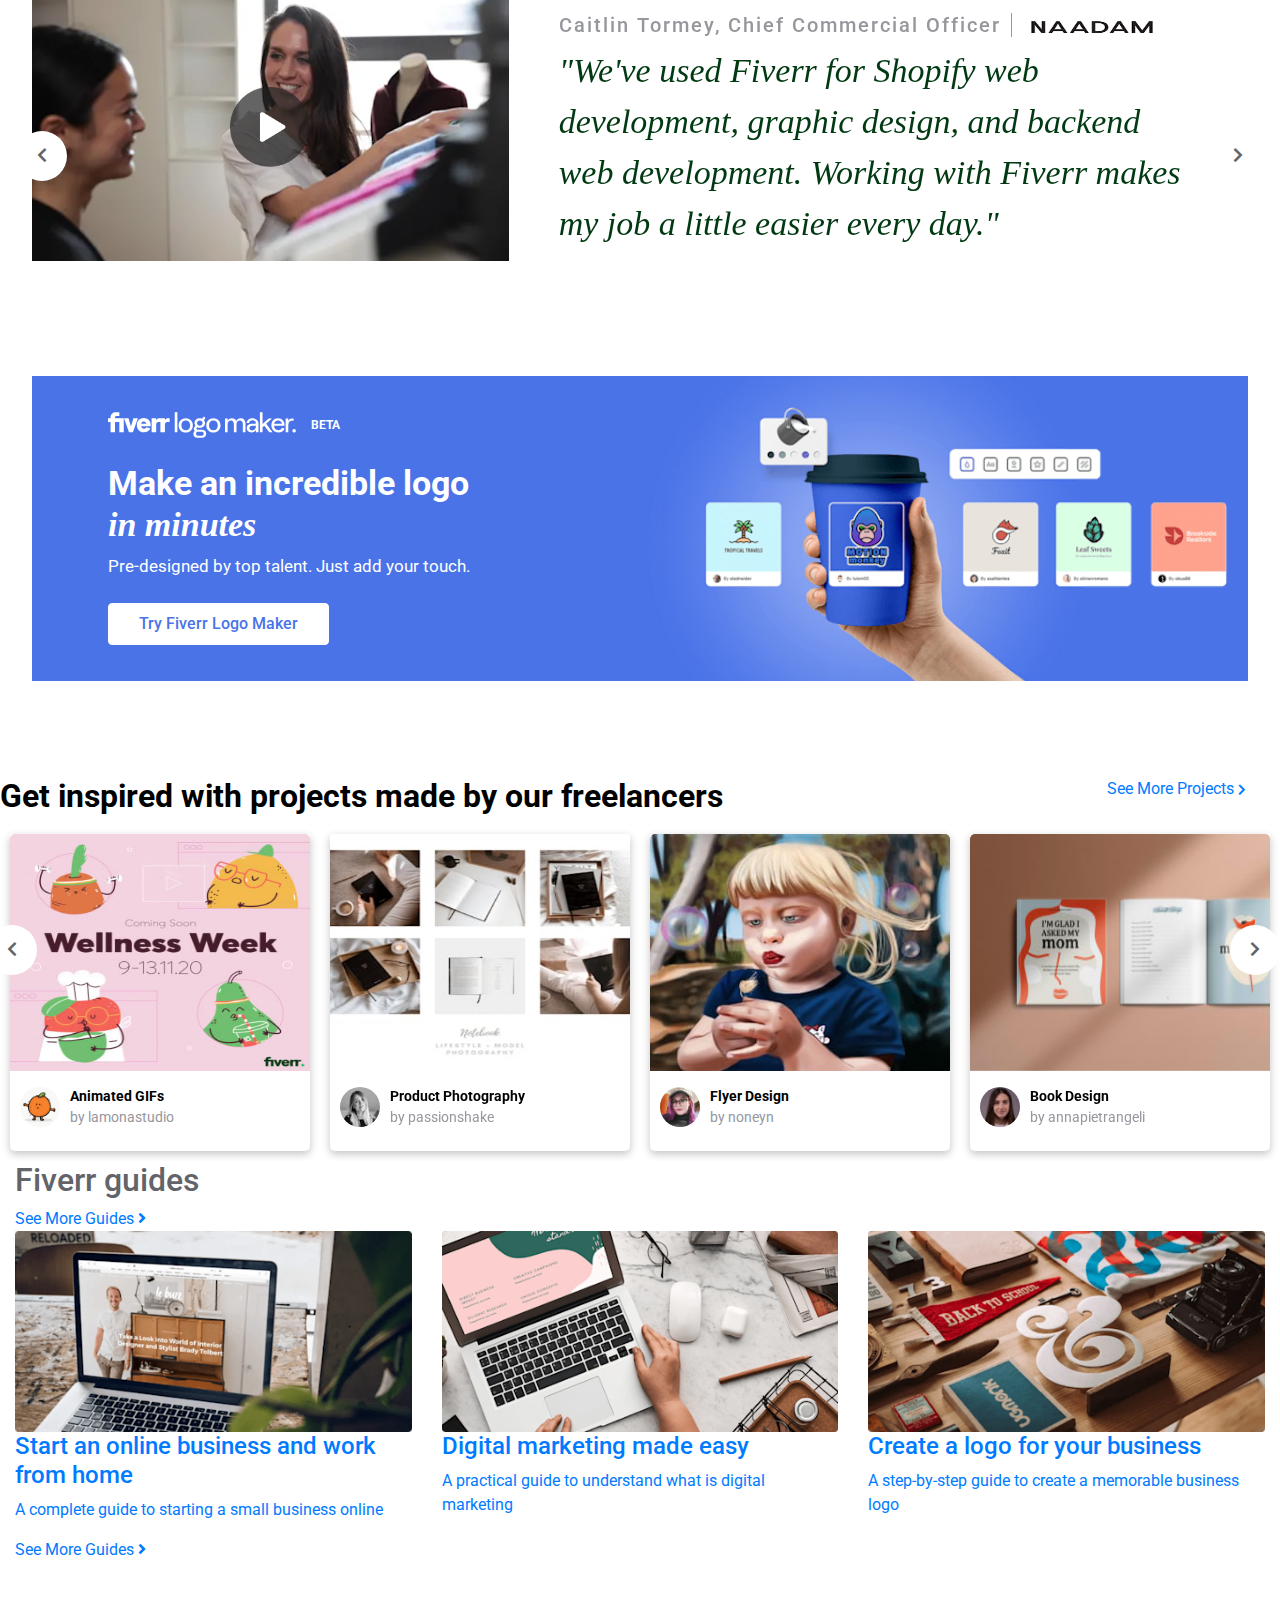
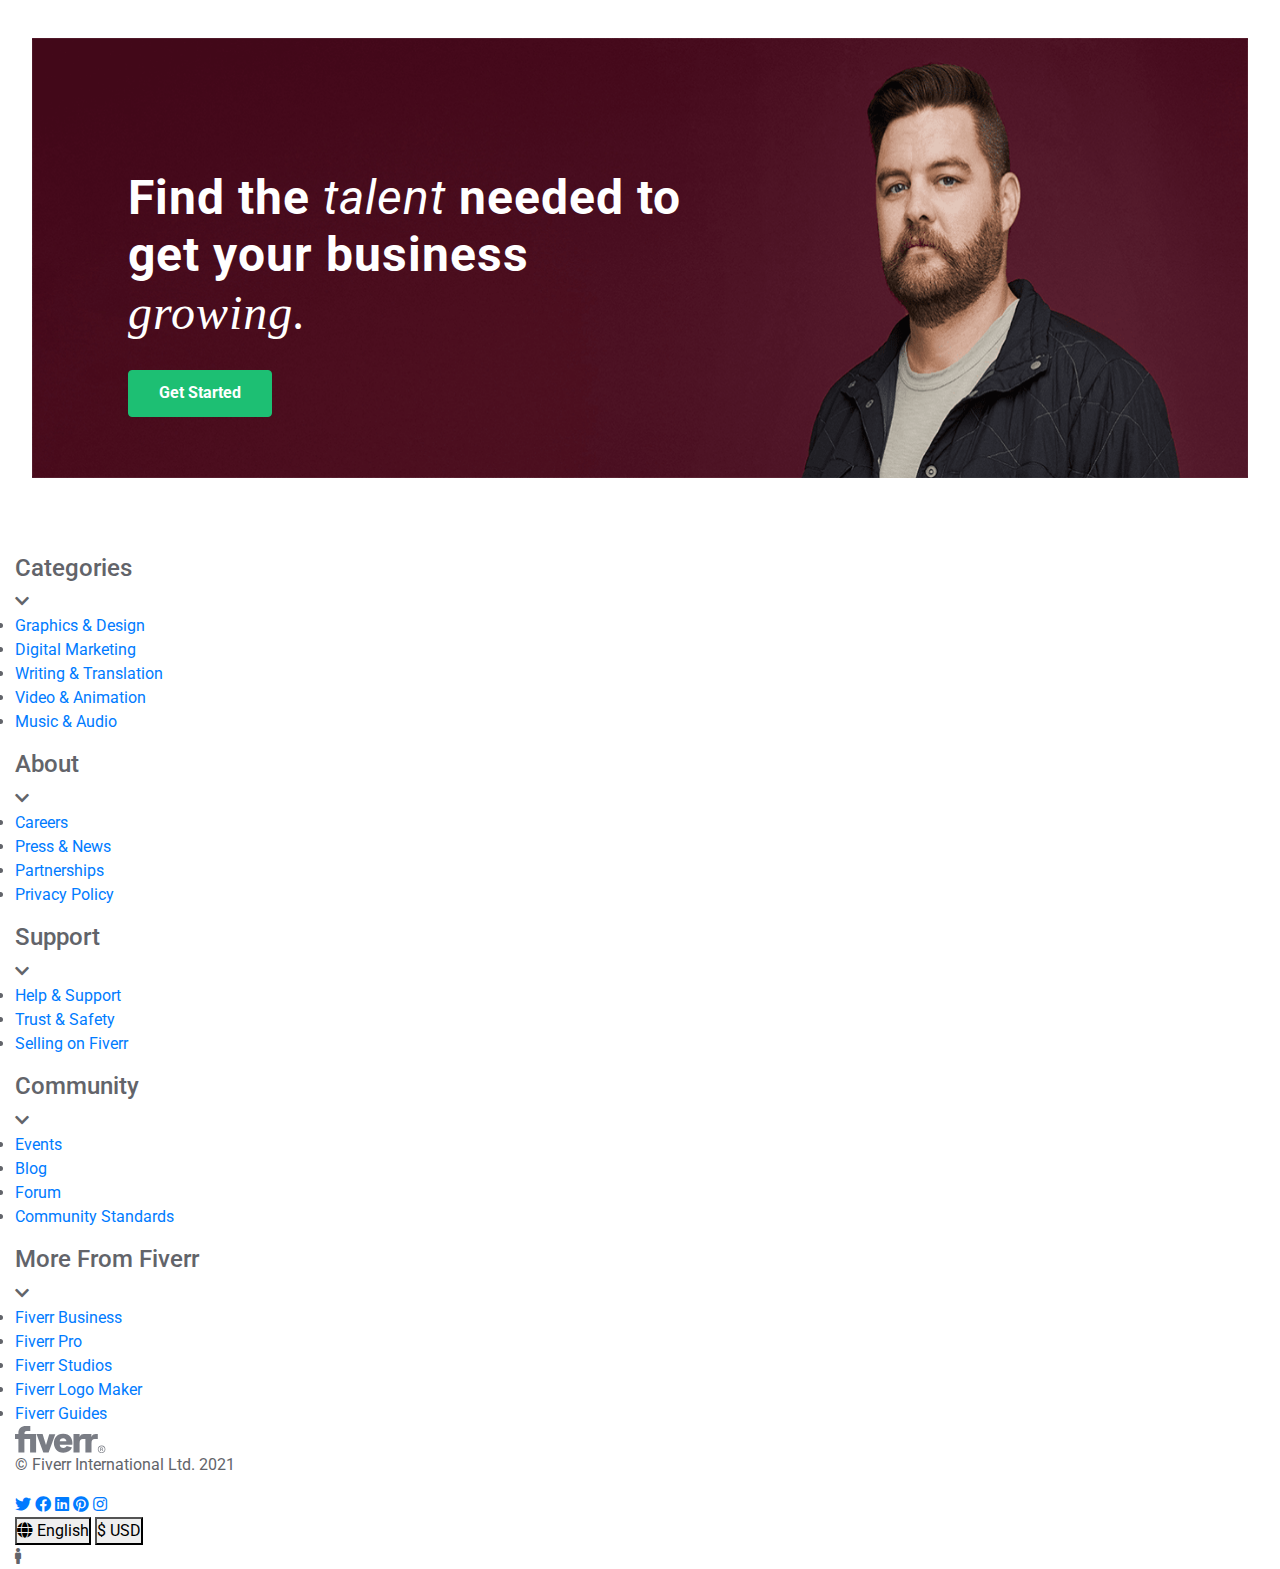
==== commit 1ee659e2: "Responsive footer" ====
--- a/FE67_BaiTapTongHop-master/index.html
+++ b/FE67_BaiTapTongHop-master/index.html
@@ -1378,7 +1378,129 @@
     <!-- End Logo -->
 
     <!-- Carousel Start -->
-    <section id="carousel"></section>
+    <section class="carousel">
+      <div class="carousel-title">
+        <h2 class="carousel-title__left">
+          Get inspired with projects made by our freelancers
+        </h2>
+        <a href="#" class="carousel-title__right"
+          >See More Projects
+          <i class="fas fa-chevron-right"></i>
+        </a>
+      </div>
+      <div class="carousel-content">
+        <div class="carousel-item">
+          <img src="./img/b1.jfif" alt="" />
+          <div class="carousel-text">
+            <img src="./img/c1.png" alt="" />
+            <div class="carousel-text__right">
+              <a href="#">Animated GIFs</a>
+              <a href="#">by lamonastudio</a>
+            </div>
+          </div>
+        </div>
+        <div class="carousel-item">
+          <img src="./img/b2.jpeg" alt="" />
+          <div class="carousel-text">
+            <img src="./img/c2.jpg" alt="" />
+            <div class="carousel-text__right">
+              <a href="#">Product Photography</a>
+              <a href="#">by passionshake</a>
+            </div>
+          </div>
+        </div>
+        <div class="carousel-item">
+          <img src="./img/b3.jfif" alt="" />
+          <div class="carousel-text">
+            <img src="./img/c3.jpg" alt="" />
+            <div class="carousel-text__right">
+              <a href="#">Flyer Design</a>
+              <a href="#">by noneyn</a>
+            </div>
+          </div>
+        </div>
+        <div class="carousel-item">
+          <img src="./img/b4.jpeg" alt="" />
+          <div class="carousel-text">
+            <img src="./img/c4.jpg" alt="" />
+            <div class="carousel-text__right">
+              <a href="#">Book Design</a>
+              <a href="#">by annapietrangeli</a>
+            </div>
+          </div>
+        </div>
+        <div class="carousel-item">
+          <img src="./img/b5.jfif" alt="" />
+          <div class="carousel-text">
+            <img src="./img/c5.jfif" alt="" />
+            <div class="carousel-text__right">
+              <a href="">Logo Design</a>
+              <a href="#">by bruno_malagrino</a>
+            </div>
+          </div>
+        </div>
+        <div class="carousel-item">
+          <img src="./img/b6.jfif" alt="" />
+          <div class="carousel-text">
+            <img src="./img/c6.jpg" alt="" />
+            <div class="carousel-text__right">
+              <a href="#">Packaging Design</a>
+              <a href="#">by mijalzagier</a>
+            </div>
+          </div>
+        </div>
+        <div class="carousel-item">
+          <img src="./img/b7.jfif" alt="" />
+          <div class="carousel-text">
+            <img src="./img/c7.jfif" alt="" />
+            <div class="carousel-text__right">
+              <a href="#">Social Media Design</a>
+              <a href="#">by fernandobengua</a>
+            </div>
+          </div>
+        </div>
+        <div class="carousel-item">
+          <img src="./img/b8.jpeg" alt="" />
+          <div class="carousel-text">
+            <img src="./img/c8.jpg" alt="" />
+            <div class="carousel-text__right">
+              <a href="#">PortraIts & Carlcatures</a>
+              <a href="#">by spickex</a>
+            </div>
+          </div>
+        </div>
+        <div class="carousel-item">
+          <img src="./img/b9.jfif" alt="" />
+          <div class="carousel-text">
+            <img src="./img/c9.png" alt="" />
+            <div class="carousel-text__right">
+              <a href="#">Illustration</a>
+              <a href="#">by christophbrandl</a>
+            </div>
+          </div>
+        </div>
+        <div class="carousel-item">
+          <img src="./img/b10.jpeg" alt="" />
+          <div class="carousel-text">
+            <img src="./img/c10.png" alt="" />
+            <div class="carousel-text__right">
+              <a href="#">Logo Design</a>
+              <a href="#">by eveeelin</a>
+            </div>
+          </div>
+        </div>
+        <div class="carousel-item">
+          <img src="./img/b11.png" alt="" />
+          <div class="carousel-text">
+            <img src="./img/c11.png" alt="" />
+            <div class="carousel-text__right">
+              <a href="#">Web & Mobile Design</a>
+              <a href="#">by skydesigner</a>
+            </div>
+          </div>
+        </div>
+      </div>
+    </section>
     <!-- End Carousel  -->
 
     <!-- Guides Start -->
@@ -1433,7 +1555,21 @@
     <!-- End Guides -->
 
     <!--  Sign up Start -->
-    <section id="signup"></section>
+    <section class="signup">
+      <div class="signup-bg container-fluid">
+        <img src="./img/d1.png" alt="">
+        <img src="./img/d2.png" alt="">
+      </div>
+      <div class="signup-text">
+        <h1>
+          Find the <i>talent</i> needed to get your business <i>growing.</i> 
+        </h1>
+        <div>
+          <a href="#" class="solution__btn">Get Started</a>
+        </div>
+      </div>
+      </div>
+    </section>
     <!-- End Sign up  -->
 
     <!-- Footer Start -->
--- a/FE67_BaiTapTongHop-master/CSS/main.css
+++ b/FE67_BaiTapTongHop-master/CSS/main.css
@@ -1425,6 +1425,227 @@
   }
 }
 
+<<<<<<< HEAD
+.carousel {
+  padding: 76px 34px;
+  background: #fafafa;
+}
+
+.carousel .carousel-title {
+  display: flex;
+  justify-content: space-between;
+}
+
+.carousel .carousel-title__left {
+  color: #000;
+  font-size: 32px;
+  font-weight: bold;
+}
+
+.carousel .carousel-title__right {
+  font-size: 16px;
+  text-decoration: none;
+  padding-right: 34px;
+}
+
+.carousel .carousel-title__right i {
+  font-size: 12px;
+}
+
+.carousel .carousel-title__right:hover {
+  color: #007bff;
+}
+
+.carousel .carousel-content .carousel-item {
+  display: inline-block;
+  margin: 10px 10px;
+  box-shadow: rgba(0, 0, 0, 0.24) 0px 3px 8px;
+  border-radius: 0 0 5px 5px;
+}
+
+.carousel .carousel-content .carousel-item img {
+  width: 100%;
+  height: 237px;
+  border-radius: 5px 5px 0 0;
+}
+
+.carousel .carousel-content .carousel-item .carousel-text {
+  display: flex;
+  align-items: center;
+  background: #fff;
+  padding: 5px 10px;
+}
+
+.carousel .carousel-content .carousel-item .carousel-text img {
+  width: 40px;
+  height: 40px;
+  border-radius: 50%;
+}
+
+.carousel .carousel-content .carousel-item .carousel-text__right {
+  display: flex;
+  flex-direction: column;
+  padding: 10px;
+}
+
+.carousel .carousel-content .carousel-item .carousel-text__right a:hover {
+  color: #007bff;
+}
+
+.carousel .carousel-content .carousel-item .carousel-text__right a:first-child {
+  text-decoration: none;
+  color: #000;
+  font-size: 14px;
+  font-weight: bold;
+}
+
+.carousel .carousel-content .carousel-item .carousel-text__right a:last-child {
+  text-decoration: none;
+  color: #95979d;
+  font-size: 14px;
+  font-weight: 400;
+}
+
+.carousel .carousel-content .slick-slide {
+  padding-bottom: 8px;
+}
+
+.carousel .carousel-content .priv_arrow {
+  position: absolute;
+  display: inline-block;
+  z-index: 2;
+  text-align: center;
+  line-height: 50px;
+  width: 50px;
+  height: 50px;
+  border-radius: 50%;
+  background: white;
+  top: 30%;
+  left: -1%;
+}
+
+.carousel .carousel-content .next_arrow {
+  position: absolute;
+  display: inline-block;
+  z-index: 2;
+  text-align: center;
+  line-height: 50px;
+  width: 50px;
+  height: 50px;
+  border-radius: 50%;
+  background: white;
+  top: 30%;
+  right: 0;
+}
+
+@media screen and (max-width: 1024px) {
+  .carousel .carousel-title .carousel-title__left {
+    padding-right: 300px;
+  }
+  .carousel .carousel-title .carousel-title__right {
+    position: absolute;
+    top: 20%;
+    right: 0;
+  }
+}
+
+@media screen and (max-width: 768px) {
+  .carousel .carousel-title .carousel-title__left {
+    padding-right: 0;
+  }
+  .carousel .carousel-title .carousel-title__right {
+    position: absolute;
+    top: 90%;
+    left: 5%;
+  }
+}
+
+@media screen and (max-width: 576px) {
+  .carousel .carousel-title .carousel-title__left {
+    font-size: 28px;
+  }
+  .carousel .carousel-title .carousel-title__right {
+    position: absolute;
+    top: 90%;
+    left: 8%;
+  }
+  .carousel .carousel-content {
+    margin-left: -10px;
+  }
+}
+
+.signup {
+  padding: 76px 17px;
+  position: relative;
+}
+
+.signup .signup-bg img {
+  width: 100%;
+  height: 440px;
+}
+
+.signup .signup-bg img:last-child {
+  display: none;
+}
+
+.signup .signup-text {
+  position: absolute;
+  width: 100%;
+  max-width: 44%;
+  top: 35%;
+  left: 10%;
+}
+
+.signup .signup-text h1 {
+  letter-spacing: 1px;
+  padding-bottom: 20px;
+  color: #fff;
+  font-size: 48px;
+  font-weight: bold;
+}
+
+.signup .signup-text h1 i {
+  font-weight: normal;
+}
+
+.signup .signup-text h1 i:last-child {
+  font-family: italic;
+}
+
+@media screen and (max-width: 1024px) {
+  .signup .signup-bg img {
+    width: 100%;
+    height: 350px;
+  }
+  .signup .signup-bg img:first-child {
+    display: none;
+  }
+  .signup .signup-bg img:last-child {
+    display: block;
+  }
+  .signup .signup-text {
+    left: 7%;
+    max-width: 55%;
+  }
+  .signup .signup-text h1 {
+    font-size: 40px;
+  }
+}
+
+@media screen and (max-width: 768px) {
+  .signup {
+    margin: 76px 34px;
+    background: #45091b;
+    height: 300px;
+  }
+  .signup .signup-bg img:first-child, .signup .signup-bg img:last-child {
+    display: none;
+  }
+  .signup .signup-text {
+    max-width: 80%;
+    top: 15%;
+    left: 5%;
+=======
 .guides {
   padding: 0 17px;
   margin: 96px 0;
@@ -1505,13 +1726,22 @@
   }
   .guides__item {
     margin-bottom: 32px;
+>>>>>>> a899043b74d8a7fd98f481efb6a11e1305a83a02
   }
 }
 
 @media screen and (max-width: 576px) {
+<<<<<<< HEAD
+  .signup .signup-text {
+    max-width: 90%;
+  }
+  .signup .signup-text h1 {
+    font-size: 32px;
+=======
   .guides {
     padding: 0 9px;
     margin: 48px 0;
+>>>>>>> a899043b74d8a7fd98f481efb6a11e1305a83a02
   }
 }
 
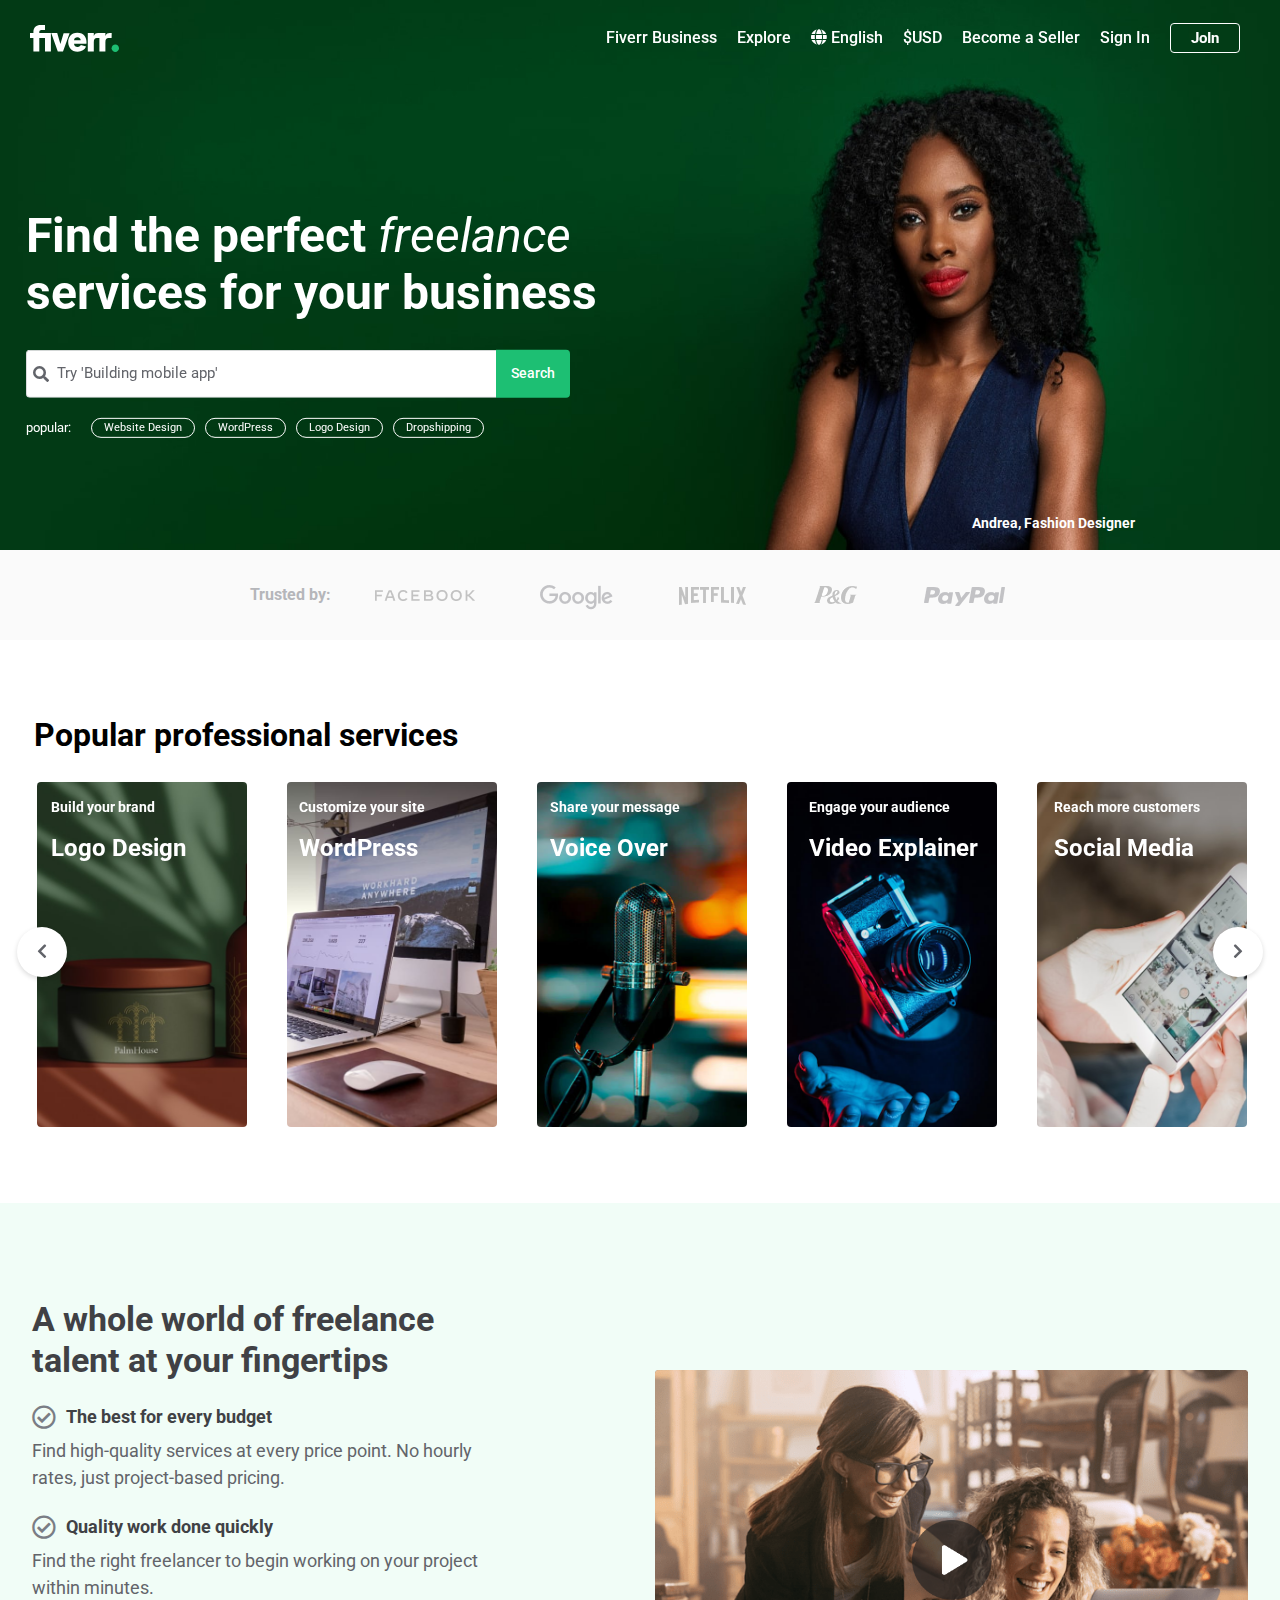
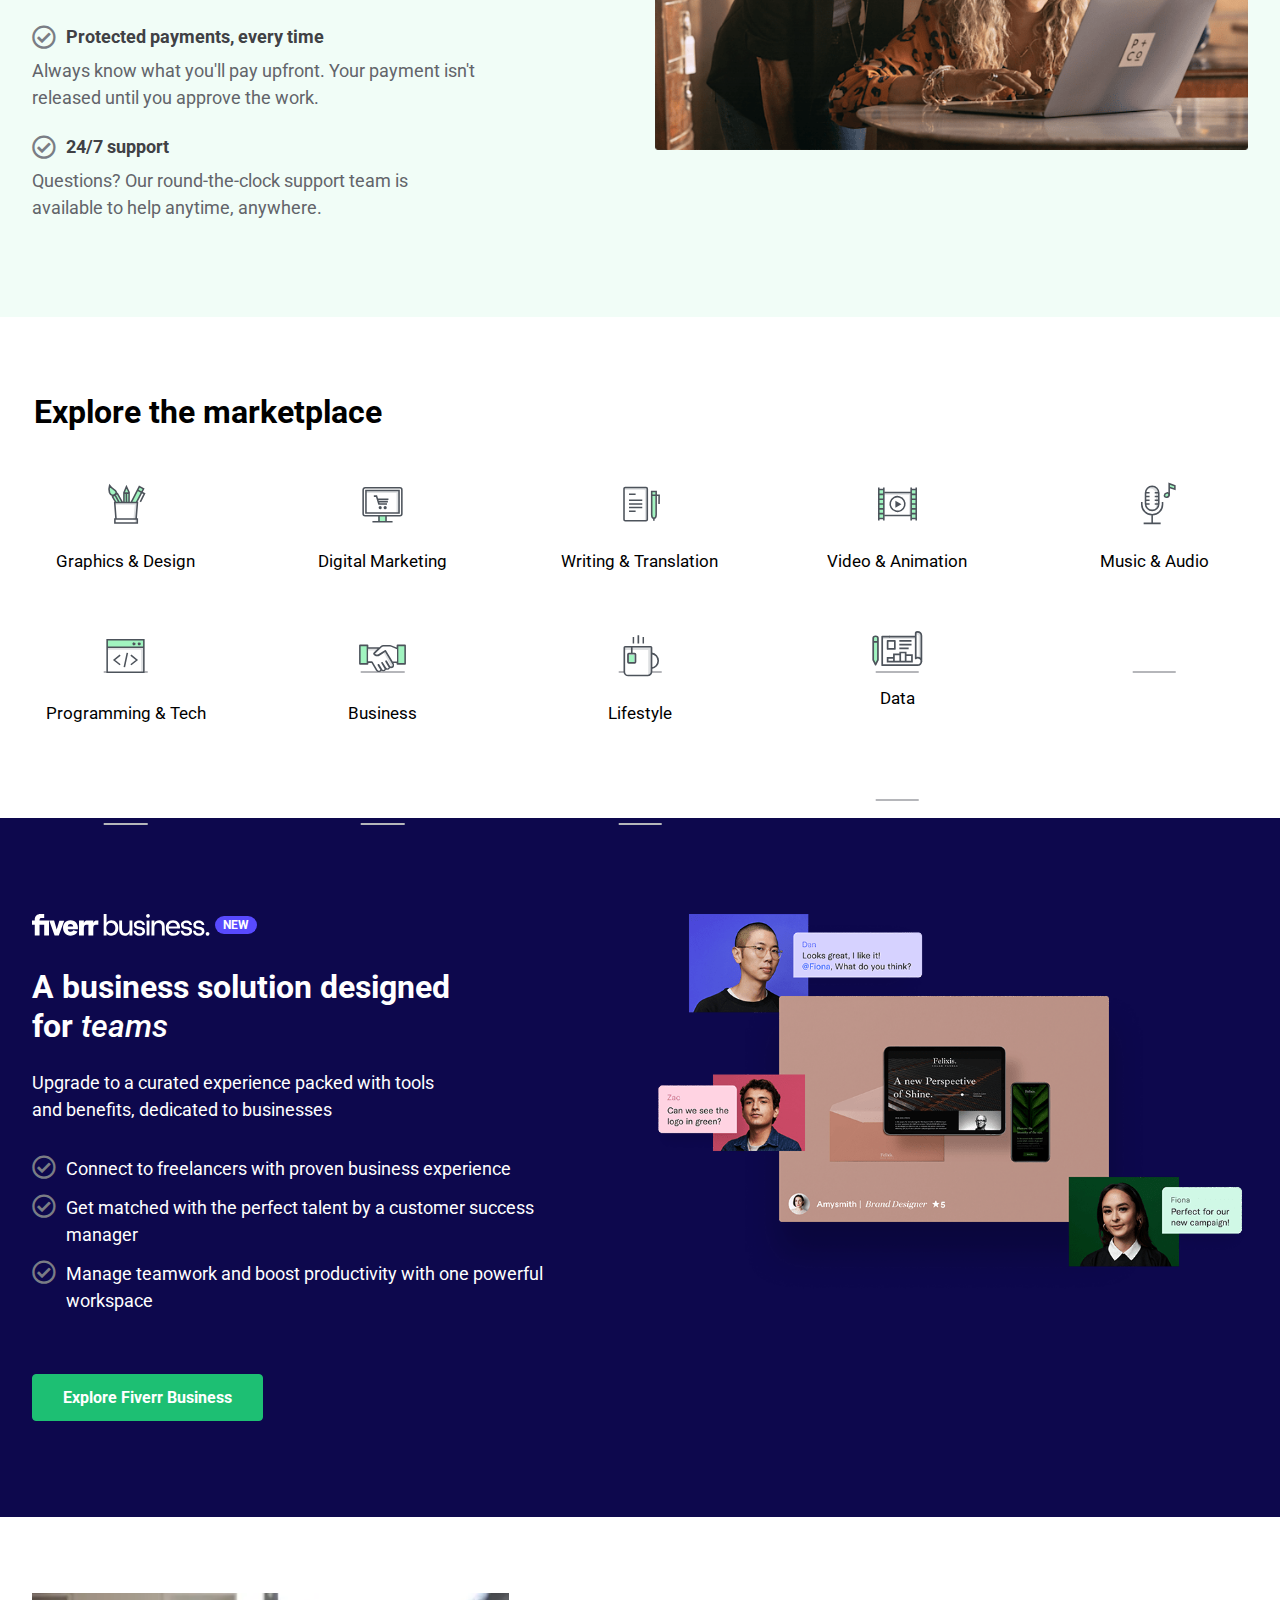
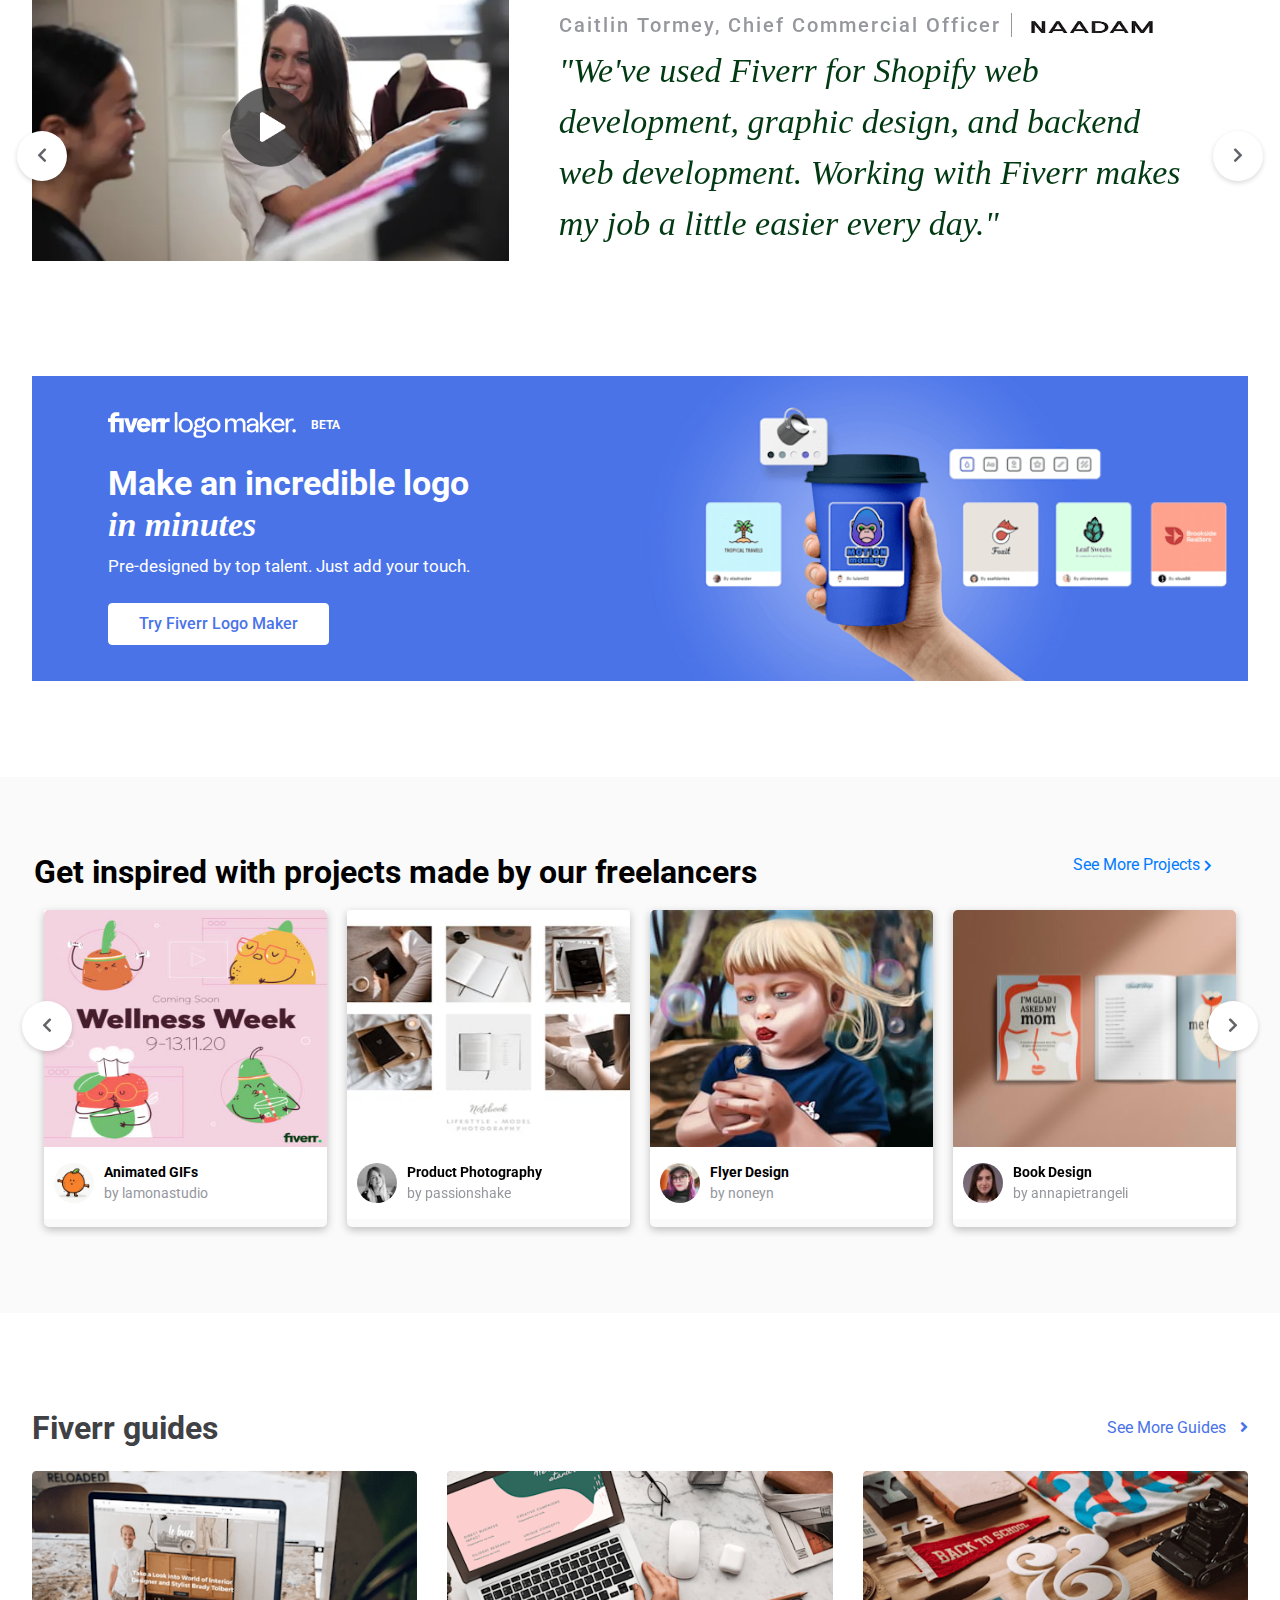
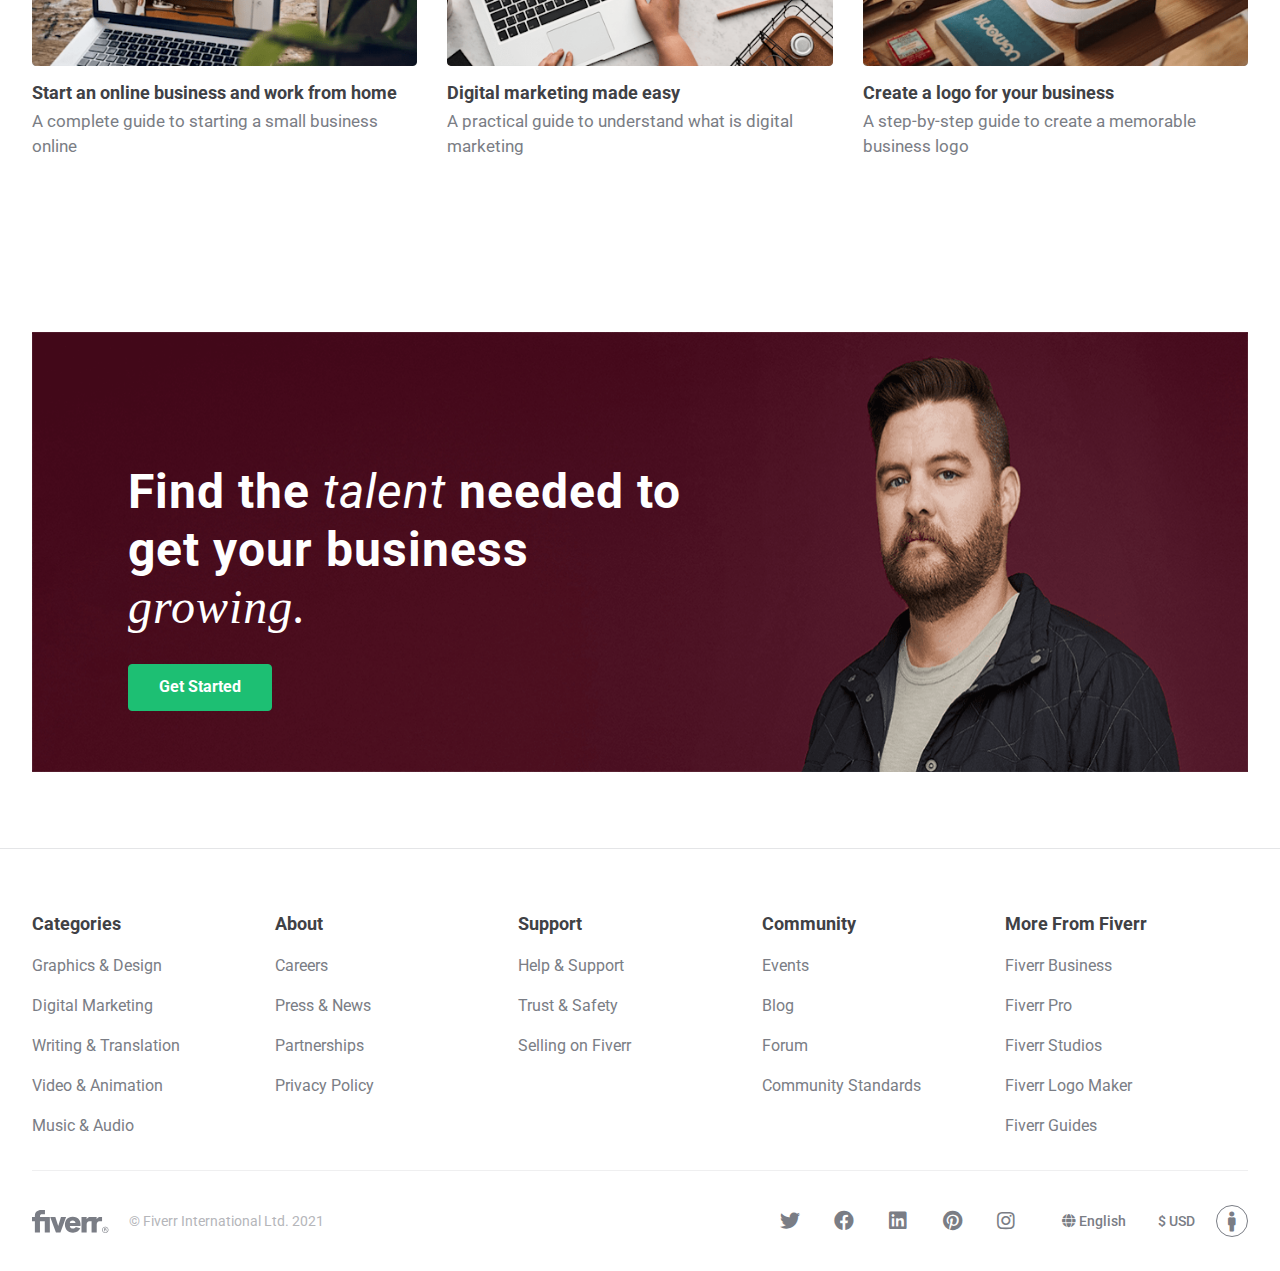
==== commit 4715e412: "Customize" ====
--- a/FE67_BaiTapTongHop-master/index.html
+++ b/FE67_BaiTapTongHop-master/index.html
@@ -582,7 +582,7 @@
               <span>Browse Categories</span>
               <i class="fas fa-chevron-down"></i>
             </div>
-            <ul class="dropdown__content" style="height: 0px">
+            <ul class="dropdown__content" >
               <li class="dropdown__item">
                 <a href="#" class="dropdown__link">Graphics & Design</a>
               </li>
@@ -599,7 +599,7 @@
               <span>Explore</span>
               <i class="fas fa-chevron-down"></i>
             </div>
-            <ul class="dropdown__content" style="height: 0px">
+            <ul class="dropdown__content">
               <li class="dropdown__item">
                 <a href="#" class="dropdown__link">Discover</a>
               </li>
@@ -622,7 +622,7 @@
               <span>English <i class="fas fa-globe"></i></span>
               <i class="fas fa-chevron-down"></i>
             </div>
-            <ul class="dropdown__content" style="height: 0px">
+            <ul class="dropdown__content">
               <li class="dropdown__item active">
                 <a href="#" class="dropdown__link">
                   <i class="fa fa-check"></i> English
@@ -641,7 +641,7 @@
               <span>USD - $</span>
               <i class="fas fa-chevron-down"></i>
             </div>
-            <ul class="dropdown__content" style="height: 0px">
+            <ul class="dropdown__content">
               <li class="dropdown__item active">
                 <a href="#" class="dropdown__link">
                   <i class="fa fa-check"></i> USD - $
--- a/FE67_BaiTapTongHop-master/CSS/main.css
+++ b/FE67_BaiTapTongHop-master/CSS/main.css
@@ -110,7 +110,7 @@
   padding: 20px 0;
   border-bottom: 1px solid #e4e5e7;
   background-color: #fff;
-  transition: all 0.2s linear;
+  transition: all 0.3s ease;
 }
 
 .header-nav .container-fluid {
@@ -141,7 +141,7 @@
 
 .header-nav__logo svg g:first-child {
   fill: #404145;
-  transition: all 0.2s linear;
+  transition: all 0.3s ease;
 }
 
 .header-nav__logo svg g:last-child {
@@ -152,7 +152,7 @@
   position: relative;
   flex: 1;
   display: flex;
-  transition: all 0.2s linear;
+  transition: all 0.3s ease;
 }
 
 .header-nav__search input {
@@ -166,7 +166,7 @@
   border-right: none;
   border-top-left-radius: 4px;
   border-bottom-left-radius: 4px;
-  transition: all 0.2s linear;
+  transition: all 0.3s ease;
 }
 
 .header-nav__search input:hover,
@@ -200,7 +200,7 @@
   border: none;
   border-top-right-radius: 4px;
   border-bottom-right-radius: 4px;
-  transition: all 0.2s linear;
+  transition: all 0.3s ease;
 }
 
 .header-nav__search button:focus {
@@ -231,7 +231,7 @@
   color: #62646a;
   font-size: 16px;
   font-weight: 500;
-  transition: all 0.2s linear;
+  transition: all 0.3s ease;
 }
 
 .header-nav__link:hover {
@@ -259,7 +259,7 @@
 .header-cate {
   border-bottom: 1px solid #e4e5e7;
   background-color: #fff;
-  transition: all 0.2s linear;
+  transition: all 0.3s ease;
 }
 
 .header-cate .container-fluid {
@@ -311,7 +311,7 @@
   height: 3px;
   background-color: #1dbf73;
   opacity: 0;
-  transition: all 0.2s linear;
+  transition: all 0.3s ease;
 }
 
 .header-dropdown {
@@ -363,7 +363,7 @@
 .header-dropdown__link {
   display: inline-block;
   color: #62646a;
-  transition: all 0.2s linear;
+  transition: all 0.3s ease;
 }
 
 .header-dropdown__link:hover {
@@ -451,7 +451,7 @@
   position: fixed;
   width: 260px;
   height: 100%;
-  padding: 20px;
+  padding: 20px 0 20px 20px;
   background-color: #fff;
   transform: translateX(-100%);
   transition: all 0.3s ease;
@@ -491,21 +491,20 @@
   display: flex;
   flex-direction: column;
   color: #95979d;
+  height: calc(100% - 40px);
+  padding-right: 20px;
+  padding-bottom: 40px;
+  overflow-y: auto;
 }
 
 .sidebar-menu > * {
   padding-bottom: 15px;
-  background-color: #fff;
-}
-
-.sidebar-menu > :last-child {
-  padding-bottom: 100%;
 }
 
 .sidebar-menu__link {
   display: inline-block;
   color: #95979d;
-  transition: all 0.2s ease-in-out;
+  transition: all 0.3s ease;
 }
 
 .sidebar-menu__link:hover {
@@ -554,15 +553,15 @@
 }
 
 .sidebar-dropdown__title i {
-  transition: all 0.3s ease-in-out;
+  transition: all 0.3s ease;
 }
 
 .sidebar-dropdown .dropdown__content {
+  display: none;
   width: 100%;
   list-style: none;
-  overflow: hidden;
+  margin-top: 10px;
   margin-bottom: 0;
-  transition: all 0.3s ease-in-out;
 }
 
 .sidebar-dropdown .dropdown__content .dropdown__item {
@@ -582,7 +581,7 @@
 }
 
 .sidebar-dropdown.language .dropdown__item, .sidebar-dropdown.currency .dropdown__item {
-  transition: all 0.3s ease-in-out;
+  transition: all 0.3s ease;
   cursor: pointer;
 }
 
@@ -590,13 +589,8 @@
   background-color: #fafafa;
 }
 
-.sidebar-dropdown.open .sidebar-dropdown__title > i {
+.sidebar-dropdown.active .sidebar-dropdown__title > i {
   transform: rotate(-180deg);
-}
-
-.sidebar-dropdown.open .dropdown__content.active {
-  overflow: unset;
-  margin-top: 10px;
 }
 
 #cover {
@@ -661,6 +655,13 @@
   padding: 1px 12px;
   border: 1px solid #fff;
   border-radius: 40px;
+  transition: all 0.3s ease;
+}
+
+#cover .cover-text__left .cover-text__courses ul a:hover,
+#cover .cover-text__left .cover-text__courses li a:hover {
+  color: #404145;
+  background-color: #fff;
 }
 
 #cover .cover-text__left .cover-text__courses ul,
@@ -834,14 +835,16 @@
 
 .services .services-content .services-item {
   position: relative;
+  padding: 0 20px;
   transition: all 0.9s;
+  cursor: pointer;
 }
 
 .services .services-content .services-item img {
   object-fit: cover;
   width: 100%;
   height: 345px;
-  padding: 0 20px;
+  border-radius: 4px;
 }
 
 .services .services-content .services-item .services-text {
@@ -879,6 +882,8 @@
   background: white;
   top: 45%;
   left: 0;
+  box-shadow: 0 2px 5px 0 rgba(0, 0, 0, 0.15);
+  cursor: pointer;
 }
 
 .services .services-content .next_arrow {
@@ -893,6 +898,8 @@
   background: white;
   top: 45%;
   right: 0;
+  box-shadow: 0 2px 5px 0 rgba(0, 0, 0, 0.15);
+  cursor: pointer;
 }
 
 .info {
@@ -1235,6 +1242,8 @@
   background: white;
   top: 45%;
   left: 0;
+  box-shadow: 0 2px 5px 0 rgba(0, 0, 0, 0.15);
+  cursor: pointer;
 }
 
 .feedback .feedback-content .next_arrow {
@@ -1249,6 +1258,8 @@
   background: white;
   top: 45%;
   right: 0;
+  box-shadow: 0 2px 5px 0 rgba(0, 0, 0, 0.15);
+  cursor: pointer;
 }
 
 @media screen and (max-width: 1024px) {
@@ -1425,7 +1436,6 @@
   }
 }
 
-<<<<<<< HEAD
 .carousel {
   padding: 76px 34px;
   background: #fafafa;
@@ -1522,6 +1532,8 @@
   background: white;
   top: 30%;
   left: -1%;
+  box-shadow: 0 2px 5px 0 rgba(0, 0, 0, 0.15);
+  cursor: pointer;
 }
 
 .carousel .carousel-content .next_arrow {
@@ -1535,7 +1547,9 @@
   border-radius: 50%;
   background: white;
   top: 30%;
-  right: 0;
+  right: -1%;
+  box-shadow: 0 2px 5px 0 rgba(0, 0, 0, 0.15);
+  cursor: pointer;
 }
 
 @media screen and (max-width: 1024px) {
@@ -1571,6 +1585,96 @@
   }
   .carousel .carousel-content {
     margin-left: -10px;
+  }
+}
+
+.guides {
+  padding: 0 17px;
+  margin: 96px 0;
+}
+
+.guides__title {
+  display: flex;
+  justify-content: space-between;
+  align-items: center;
+  margin-bottom: 24px;
+}
+
+.guides__title h2 {
+  color: #404145;
+  font-size: 32px;
+  font-weight: 700;
+  margin-bottom: 0;
+}
+
+.guides__title a,
+.guides .guides-link-mobile {
+  color: #4a73e8;
+}
+
+.guides__title a:hover,
+.guides .guides-link-mobile:hover {
+  color: #4a73e8;
+  text-decoration: none;
+}
+
+.guides__title a i,
+.guides .guides-link-mobile i {
+  margin-left: 10px;
+}
+
+.guides .guides-link-mobile {
+  display: none;
+}
+
+.guides__item {
+  display: block;
+}
+
+.guides__item img {
+  border-radius: 4px;
+  margin-bottom: 16px;
+  transition: all 0.2s ease-in-out;
+}
+
+.guides__item img:hover {
+  opacity: 0.85;
+}
+
+.guides__item h4 {
+  color: #404145;
+  font-size: 18px;
+  font-weight: 700;
+  margin-bottom: 5px;
+}
+
+.guides__item p {
+  color: #7a7d85;
+  font-size: 17px;
+  font-weight: 400;
+  margin-bottom: 0;
+}
+
+.guides__item:hover {
+  text-decoration: none;
+}
+
+@media screen and (max-width: 992px) {
+  .guides__title a {
+    display: none;
+  }
+  .guides .guides-link-mobile {
+    display: inline-block;
+  }
+  .guides__item {
+    margin-bottom: 32px;
+  }
+}
+
+@media screen and (max-width: 576px) {
+  .guides {
+    padding: 0 9px;
+    margin: 48px 0;
   }
 }
 
@@ -1645,103 +1749,15 @@
     max-width: 80%;
     top: 15%;
     left: 5%;
-=======
-.guides {
-  padding: 0 17px;
-  margin: 96px 0;
-}
-
-.guides__title {
-  display: flex;
-  justify-content: space-between;
-  align-items: center;
-  margin-bottom: 24px;
-}
-
-.guides__title h2 {
-  color: #404145;
-  font-size: 32px;
-  font-weight: 700;
-  margin-bottom: 0;
-}
-
-.guides__title a,
-.guides .guides-link-mobile {
-  color: #4a73e8;
-}
-
-.guides__title a:hover,
-.guides .guides-link-mobile:hover {
-  color: #4a73e8;
-  text-decoration: none;
-}
-
-.guides__title a i,
-.guides .guides-link-mobile i {
-  margin-left: 10px;
-}
-
-.guides .guides-link-mobile {
-  display: none;
-}
-
-.guides__item {
-  display: block;
-}
-
-.guides__item img {
-  border-radius: 4px;
-  margin-bottom: 16px;
-  transition: all 0.2s ease-in-out;
-}
-
-.guides__item img:hover {
-  opacity: 0.85;
-}
-
-.guides__item h4 {
-  color: #404145;
-  font-size: 18px;
-  font-weight: 700;
-  margin-bottom: 5px;
-}
-
-.guides__item p {
-  color: #7a7d85;
-  font-size: 17px;
-  font-weight: 400;
-  margin-bottom: 0;
-}
-
-.guides__item:hover {
-  text-decoration: none;
-}
-
-@media screen and (max-width: 992px) {
-  .guides__title a {
-    display: none;
-  }
-  .guides .guides-link-mobile {
-    display: inline-block;
-  }
-  .guides__item {
-    margin-bottom: 32px;
->>>>>>> a899043b74d8a7fd98f481efb6a11e1305a83a02
   }
 }
 
 @media screen and (max-width: 576px) {
-<<<<<<< HEAD
   .signup .signup-text {
     max-width: 90%;
   }
   .signup .signup-text h1 {
     font-size: 32px;
-=======
-  .guides {
-    padding: 0 9px;
-    margin: 48px 0;
->>>>>>> a899043b74d8a7fd98f481efb6a11e1305a83a02
   }
 }
 
@@ -1904,6 +1920,9 @@
   .footer-top {
     grid-template-columns: repeat(1, 1fr);
   }
+  .footer-top__item {
+    cursor: pointer;
+  }
   .footer-top__item.active .footer-top__title > i {
     transform: rotate(-180deg);
   }
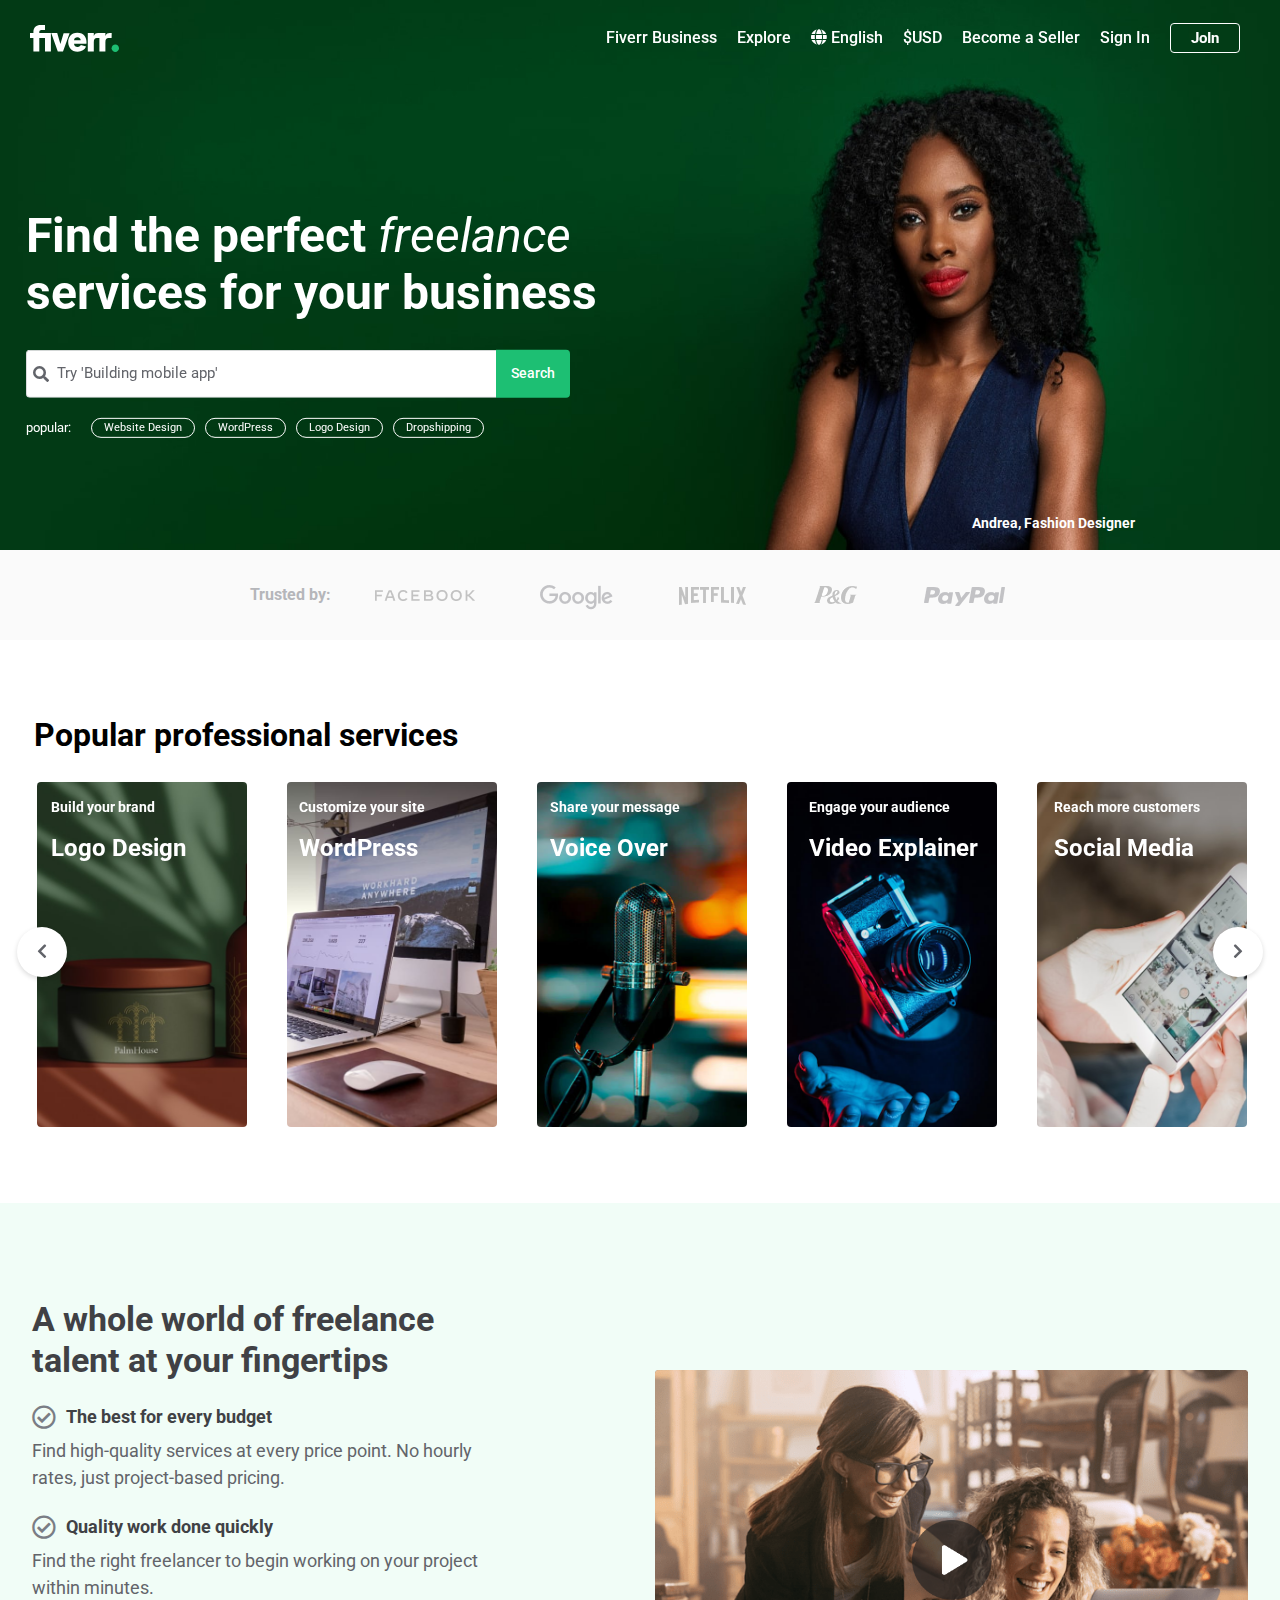
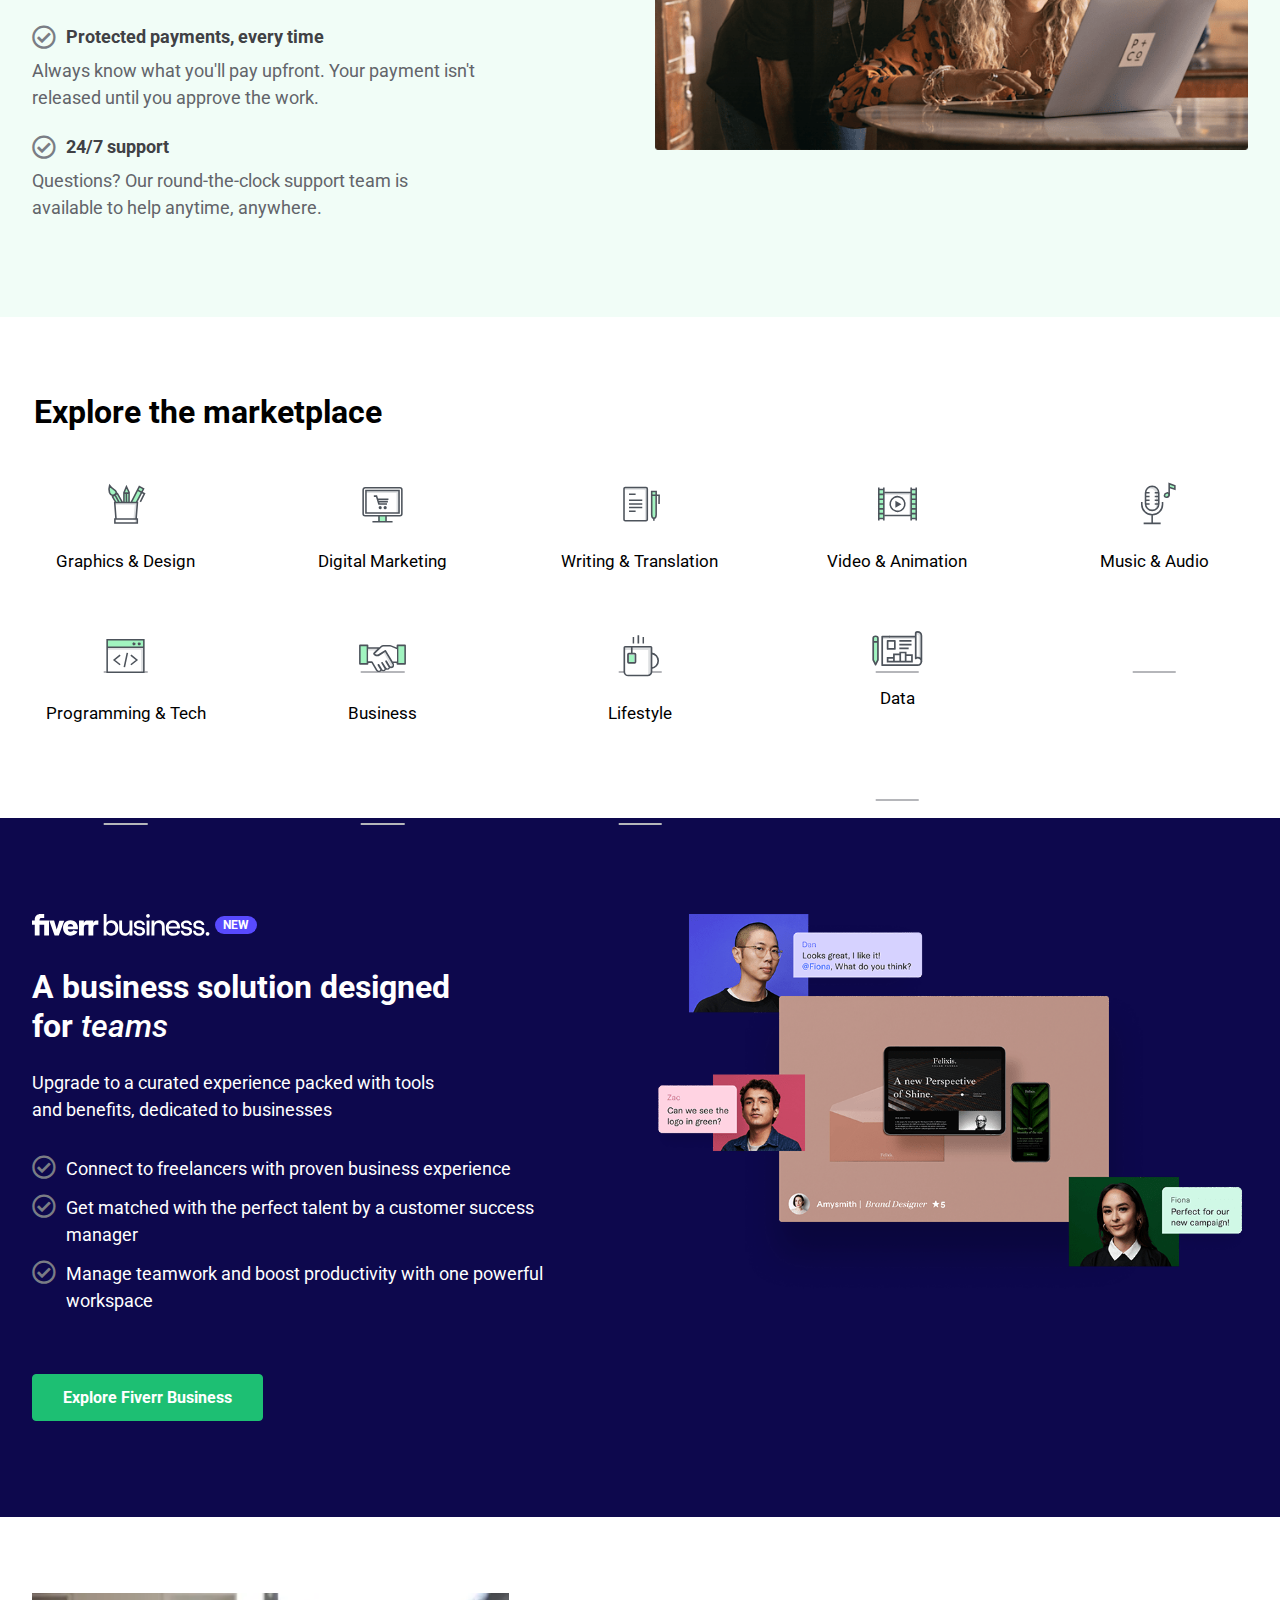
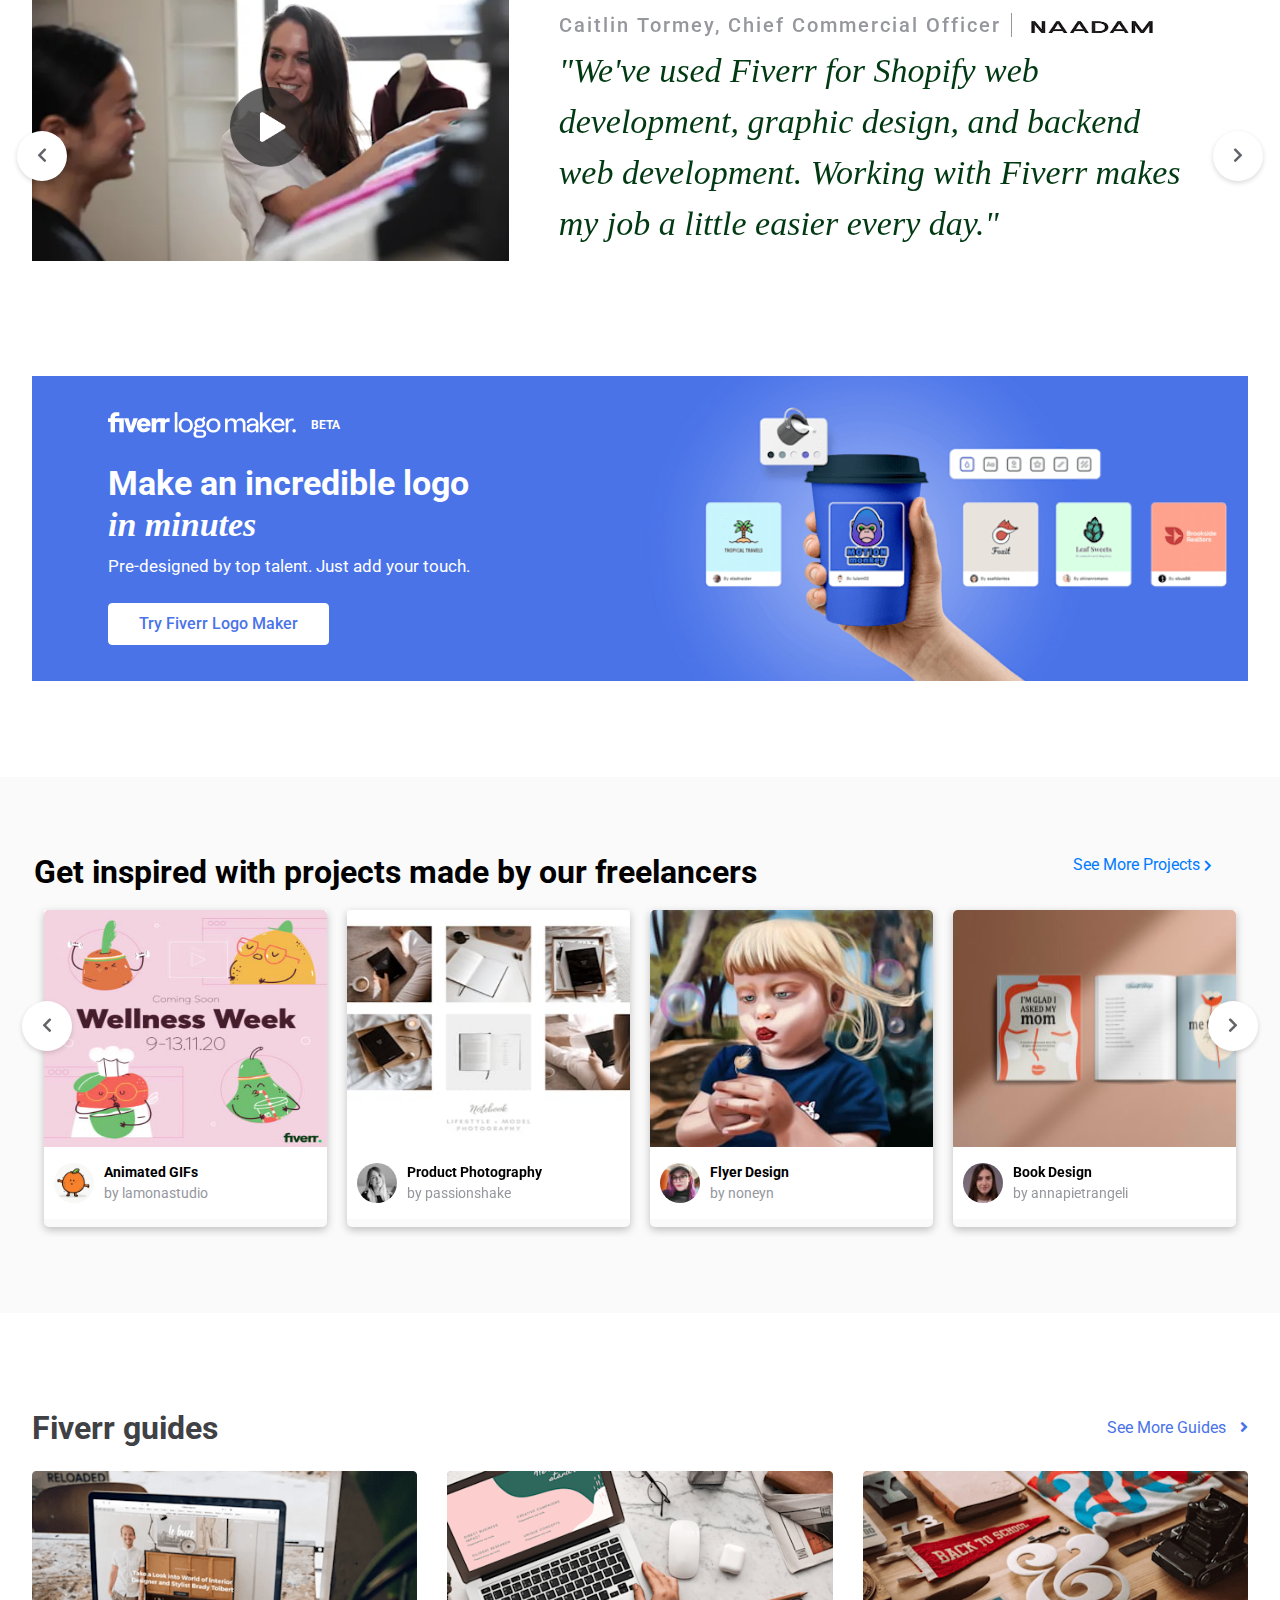
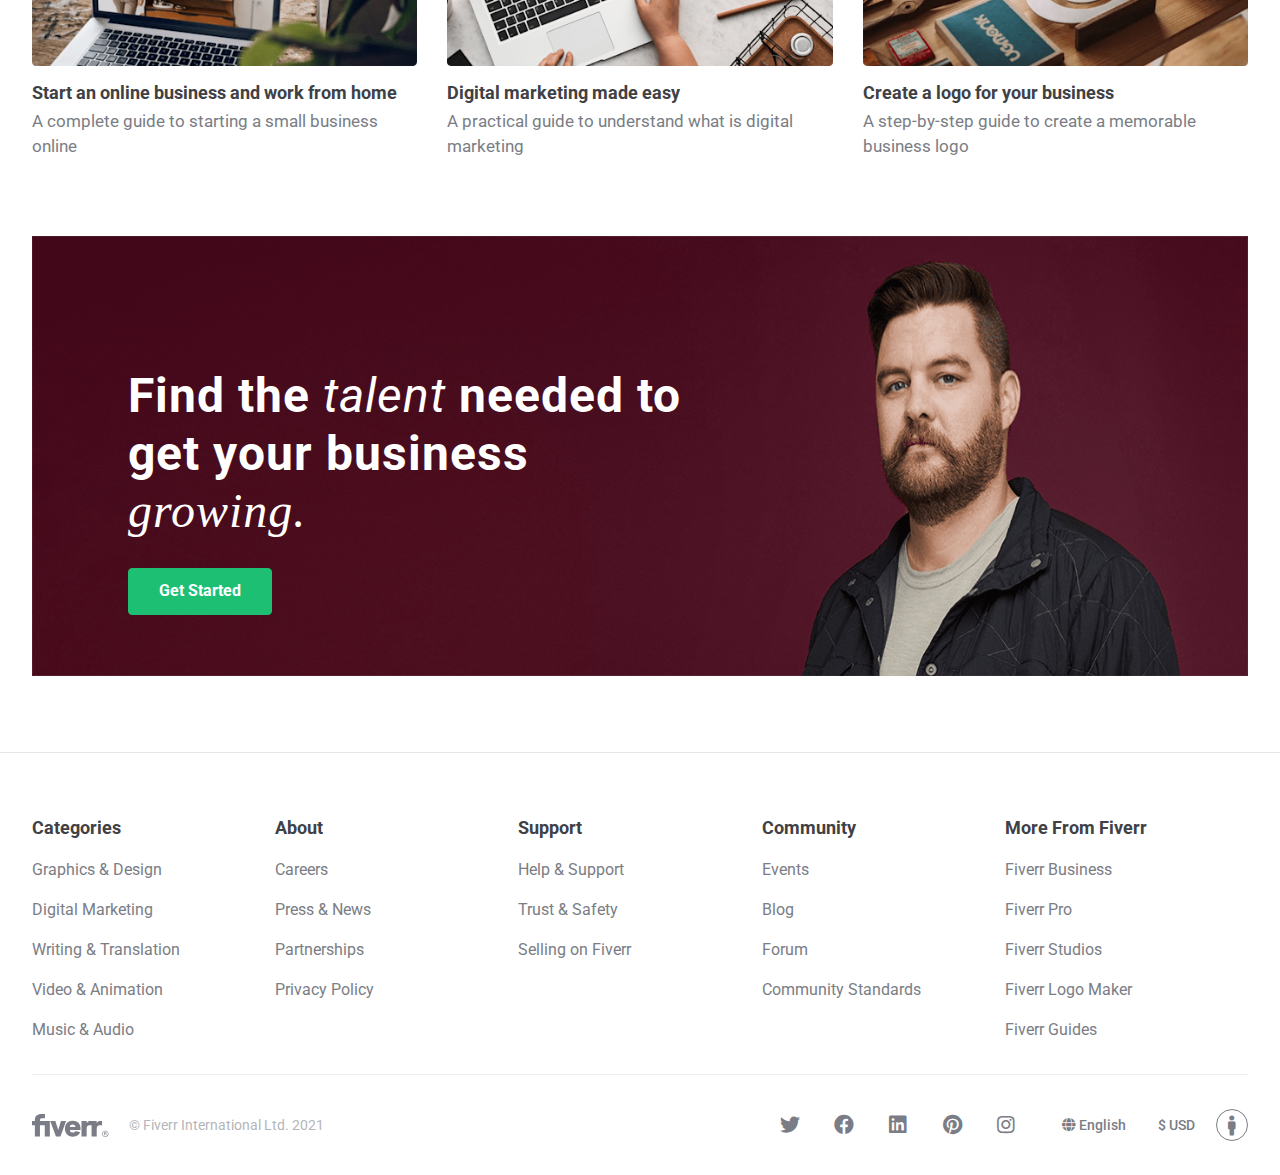
==== commit a9953e3a: "Add selling.html and add hero" ====
--- a/FE67_BaiTapTongHop-master/index.html
+++ b/FE67_BaiTapTongHop-master/index.html
@@ -8,6 +8,12 @@
       name="viewport"
       content="width=device-width, initial-scale=1, shrink-to-fit=no"
     />
+    <link
+      rel="icon"
+      href="./img/favicon-32x32-23d4a3fd56a87eaf5a93ddf35a220811.png"
+      type="image/gif"
+      sizes="16x16"
+    />
 
     <!-- Google Font -->
     <link
@@ -45,7 +51,7 @@
 
   <body>
     <!-- Header Start -->
-    <header id="header" class="header-transparent">
+    <header id="headerHome" class="header-transparent">
       <nav class="header-nav">
         <div class="container-fluid">
           <div class="row">
@@ -97,7 +103,9 @@
                   <a href="#" class="header-nav__link">$USD</a>
                 </li>
                 <li class="header-nav__item seller">
-                  <a href="#" class="header-nav__link">Become a Seller</a>
+                  <a href="./selling.html" class="header-nav__link"
+                    >Become a Seller</a
+                  >
                 </li>
                 <li class="header-nav__item signin">
                   <a href="#" class="header-nav__link">Sign In</a>
@@ -582,7 +590,7 @@
               <span>Browse Categories</span>
               <i class="fas fa-chevron-down"></i>
             </div>
-            <ul class="dropdown__content" >
+            <ul class="dropdown__content">
               <li class="dropdown__item">
                 <a href="#" class="dropdown__link">Graphics & Design</a>
               </li>
@@ -1557,17 +1565,16 @@
     <!--  Sign up Start -->
     <section class="signup">
       <div class="signup-bg container-fluid">
-        <img src="./img/d1.png" alt="">
-        <img src="./img/d2.png" alt="">
+        <img src="./img/d1.png" alt="" />
+        <img src="./img/d2.png" alt="" />
       </div>
       <div class="signup-text">
         <h1>
-          Find the <i>talent</i> needed to get your business <i>growing.</i> 
+          Find the <i>talent</i> needed to get your business <i>growing.</i>
         </h1>
         <div>
           <a href="#" class="solution__btn">Get Started</a>
         </div>
-      </div>
       </div>
     </section>
     <!-- End Sign up  -->
--- a/FE67_BaiTapTongHop-master/CSS/main.css
+++ b/FE67_BaiTapTongHop-master/CSS/main.css
@@ -61,7 +61,7 @@
   overflow-y: hidden;
 }
 
-#header {
+#headerHome {
   position: fixed;
   top: 0;
   left: 0;
@@ -69,38 +69,38 @@
   z-index: 5;
 }
 
-#header.header-transparent .header-nav {
+#headerHome.header-transparent .header-nav {
   border-bottom-color: transparent;
   background-color: transparent;
 }
 
-#header.header-transparent .header-nav__bars {
-  color: #fff;
-}
-
-#header.header-transparent .header-nav__logo g:first-child {
+#headerHome.header-transparent .header-nav__bars {
+  color: #fff;
+}
+
+#headerHome.header-transparent .header-nav__logo g:first-child {
   fill: #fff;
 }
 
-#header.header-transparent .header-nav__search {
+#headerHome.header-transparent .header-nav__search {
   opacity: 0;
   visibility: hidden;
 }
 
-#header.header-transparent .header-nav__link {
-  color: #fff;
-}
-
-#header.header-transparent .header-nav__join {
+#headerHome.header-transparent .header-nav__link {
+  color: #fff;
+}
+
+#headerHome.header-transparent .header-nav__join {
   color: #fff;
   border-color: #fff;
 }
 
-#header.header-transparent .header-nav__join:hover {
+#headerHome.header-transparent .header-nav__join:hover {
   border-color: #1dbf73;
 }
 
-#header.header-transparent .header-cate {
+#headerHome.header-transparent .header-cate {
   opacity: 0;
   visibility: hidden;
   background-color: transparent;
@@ -239,6 +239,14 @@
   color: #1dbf73;
 }
 
+.header-nav__link.pro {
+  color: #02c2a9;
+}
+
+.header-nav__link.pro:hover {
+  color: #28ccb7;
+}
+
 .header-nav__join {
   padding: 5px 20px;
   background-color: transparent;
@@ -254,6 +262,20 @@
   text-decoration: none;
   color: #fff;
   background-color: #19a463;
+}
+
+.header-nav .search-mobile {
+  display: none;
+  margin-top: 20px;
+}
+
+.header-nav .search-mobile input {
+  border-right: 1px solid #dadbdd;
+  border-radius: 4px;
+}
+
+.header-nav .search-mobile input:hover, .header-nav .search-mobile input:focus {
+  border-right-color: #95979d;
 }
 
 .header-cate {
@@ -402,6 +424,9 @@
   .header-nav__item.business, .header-nav__item.explore, .header-nav__item.seller {
     display: none;
   }
+  .header-nav__link.pro {
+    display: none;
+  }
 }
 
 @media screen and (max-width: 576px) {
@@ -433,6 +458,18 @@
     color: #62646a;
     background-color: transparent;
   }
+  .header-nav .search-mobile {
+    display: block;
+  }
+}
+
+.sidebar {
+  position: absolute;
+  top: 0;
+  left: 0;
+  width: 100%;
+  height: 100vh;
+  z-index: -1;
 }
 
 .sidebar__overlay {
@@ -456,6 +493,10 @@
   transform: translateX(-100%);
   transition: all 0.3s ease;
   z-index: 1000;
+}
+
+.sidebar.open {
+  z-index: 999;
 }
 
 .sidebar.open .sidebar__overlay {
@@ -1590,7 +1631,7 @@
 
 .guides {
   padding: 0 17px;
-  margin: 96px 0;
+  margin: 96px 0 0;
 }
 
 .guides__title {
@@ -1674,7 +1715,7 @@
 @media screen and (max-width: 576px) {
   .guides {
     padding: 0 9px;
-    margin: 48px 0;
+    margin: 48px 0 0;
   }
 }
 
@@ -1943,4 +1984,96 @@
     margin-right: 0;
   }
 }
+
+.hero {
+  position: relative;
+  width: 100%;
+}
+
+.hero video {
+  width: 100%;
+}
+
+.hero__text {
+  position: absolute;
+  top: 50%;
+  width: 100%;
+  text-align: center;
+  transform: translateY(-50%);
+}
+
+.hero__text h1 {
+  color: #fff;
+  font-size: 50px;
+  font-weight: 700;
+}
+
+.hero__text p {
+  color: #fff;
+  font-size: 24px;
+  font-weight: 400;
+  margin-top: 5px;
+  margin-bottom: 15px;
+}
+
+.hero__btn {
+  padding: 11px 39px;
+  background-color: #1dbf73;
+  border: 1px solid #1dbf73;
+  border-radius: 4px;
+  transition: all 0.2s linear;
+  color: #fff;
+  font-size: 16px;
+  font-weight: 700;
+  display: inline-block;
+  margin-top: 15px;
+}
+
+.hero__btn:hover {
+  color: #fff;
+  background-color: #3fca89;
+  border-color: #3fca89;
+  text-decoration: none;
+}
+
+.hero-stats {
+  position: absolute;
+  bottom: 0;
+  width: 100%;
+  padding: 25px 0;
+  background-color: rgba(255, 255, 255, 0.3);
+}
+
+.hero-stats__item p {
+  color: #fff;
+  font-size: 24px;
+  font-weight: 400;
+  margin-bottom: 0;
+}
+
+.hero-stats__item h4 {
+  color: #fff;
+  font-size: 45px;
+  font-weight: 400;
+  margin-bottom: 0;
+}
+
+@media screen and (max-width: 992px) {
+  .hero-stats {
+    display: none;
+  }
+}
+
+@media screen and (max-width: 576px) {
+  .hero__text h1 {
+    font-size: 36px;
+  }
+  .hero__text p {
+    font-size: 16px;
+  }
+  .hero__btn {
+    font-size: 14px;
+    margin-top: 5px;
+  }
+}
 /*# sourceMappingURL=main.css.map */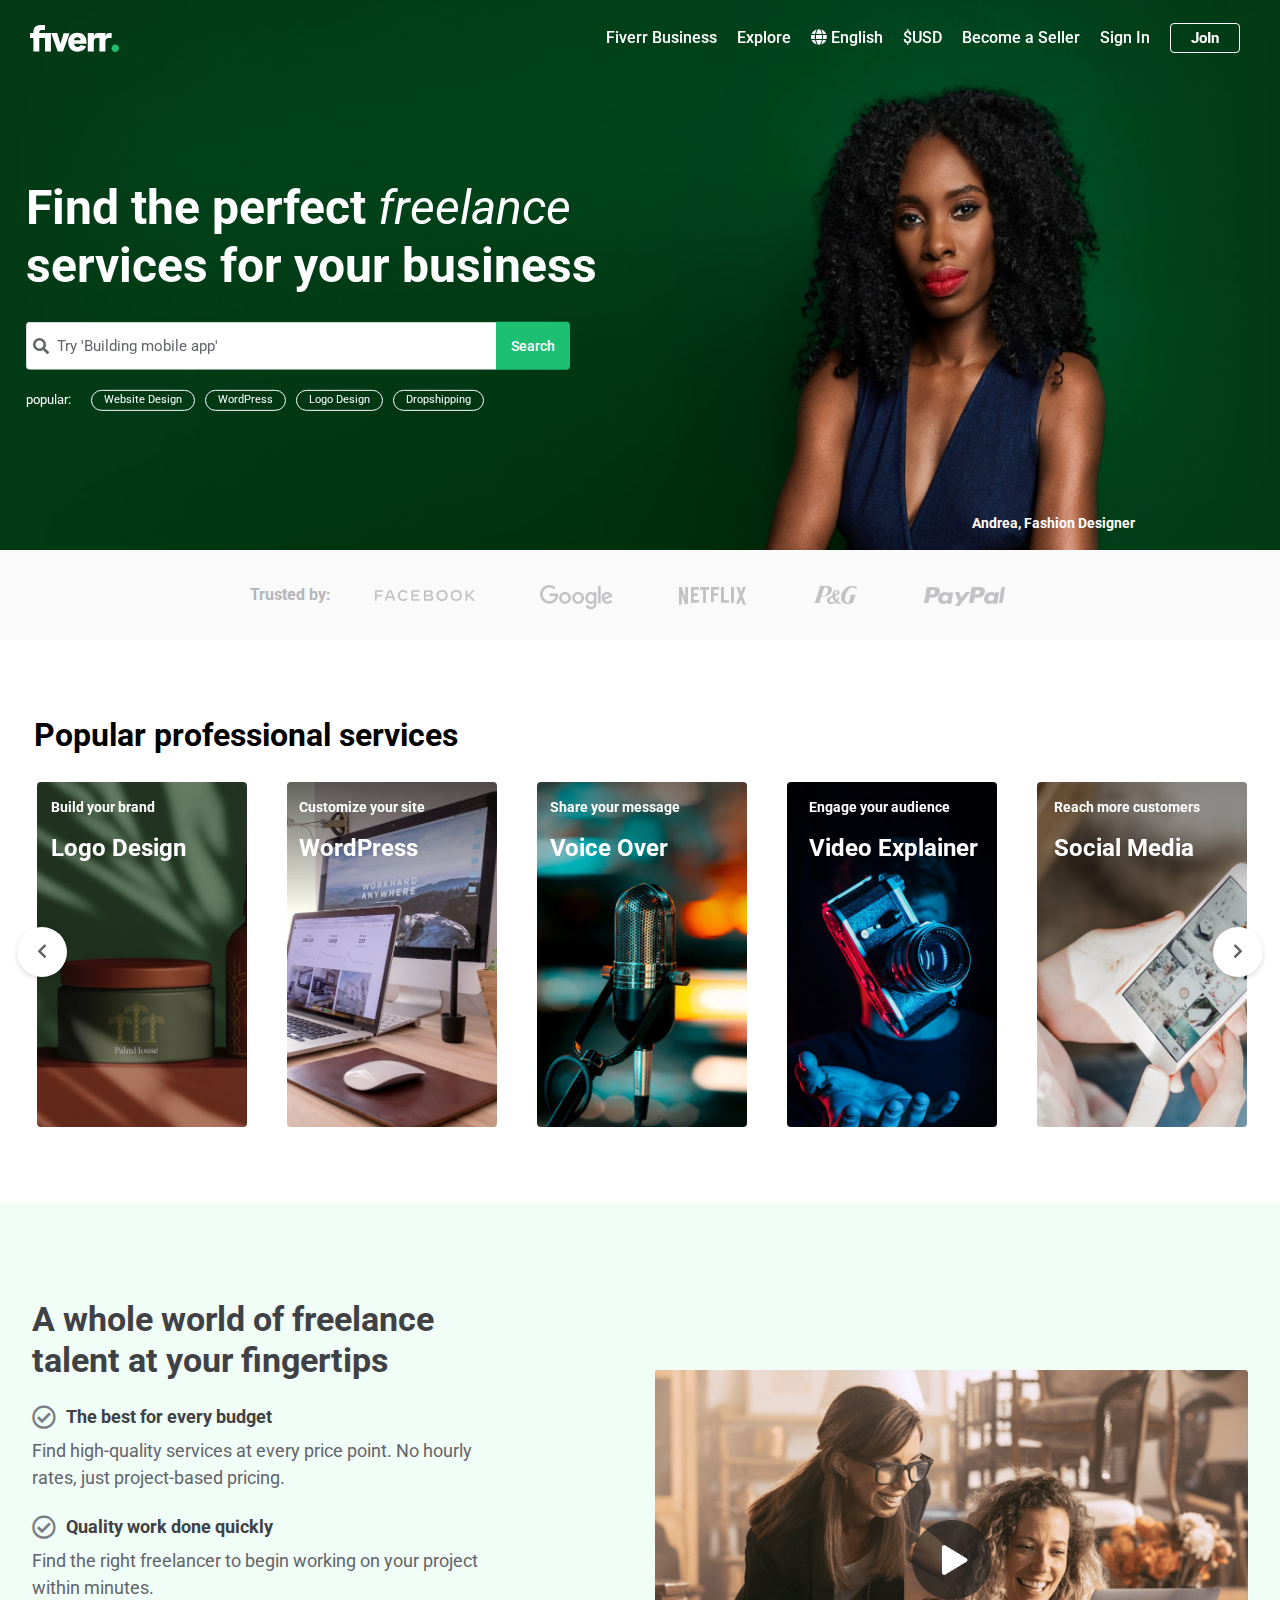
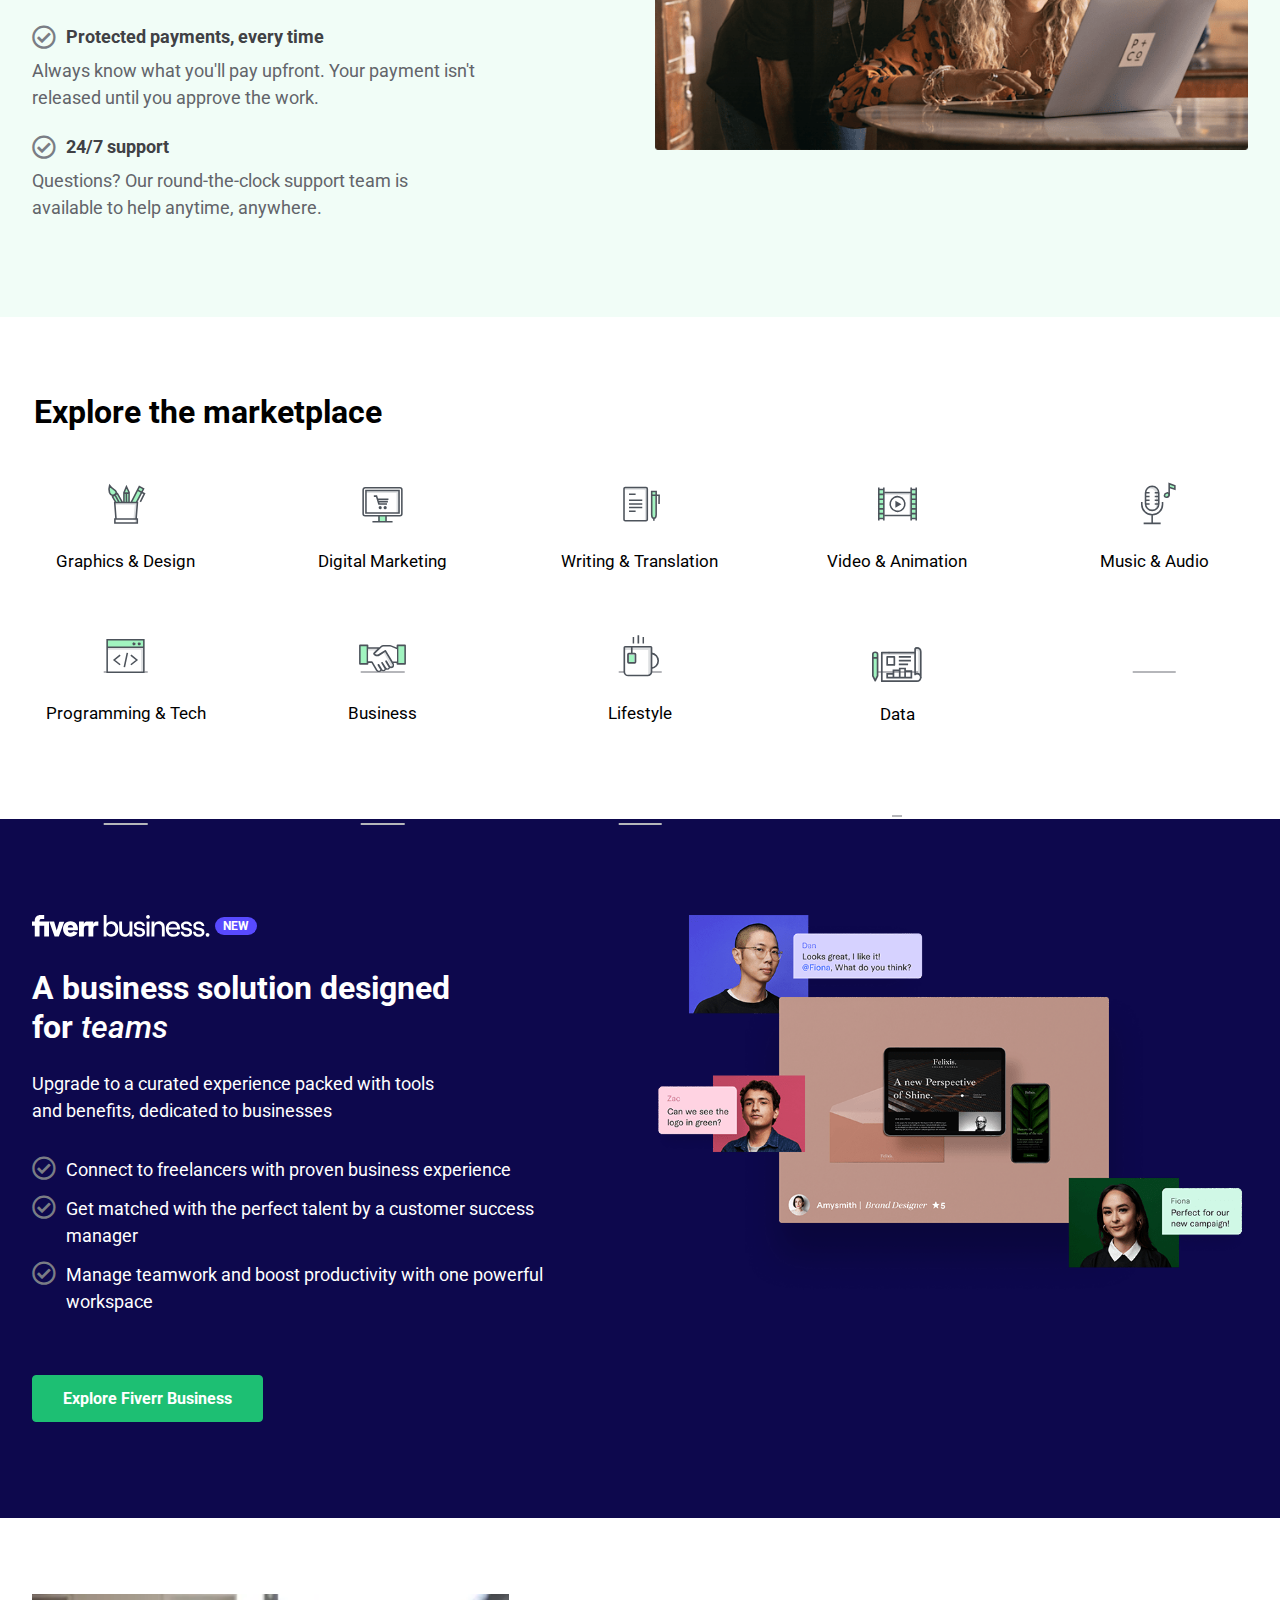
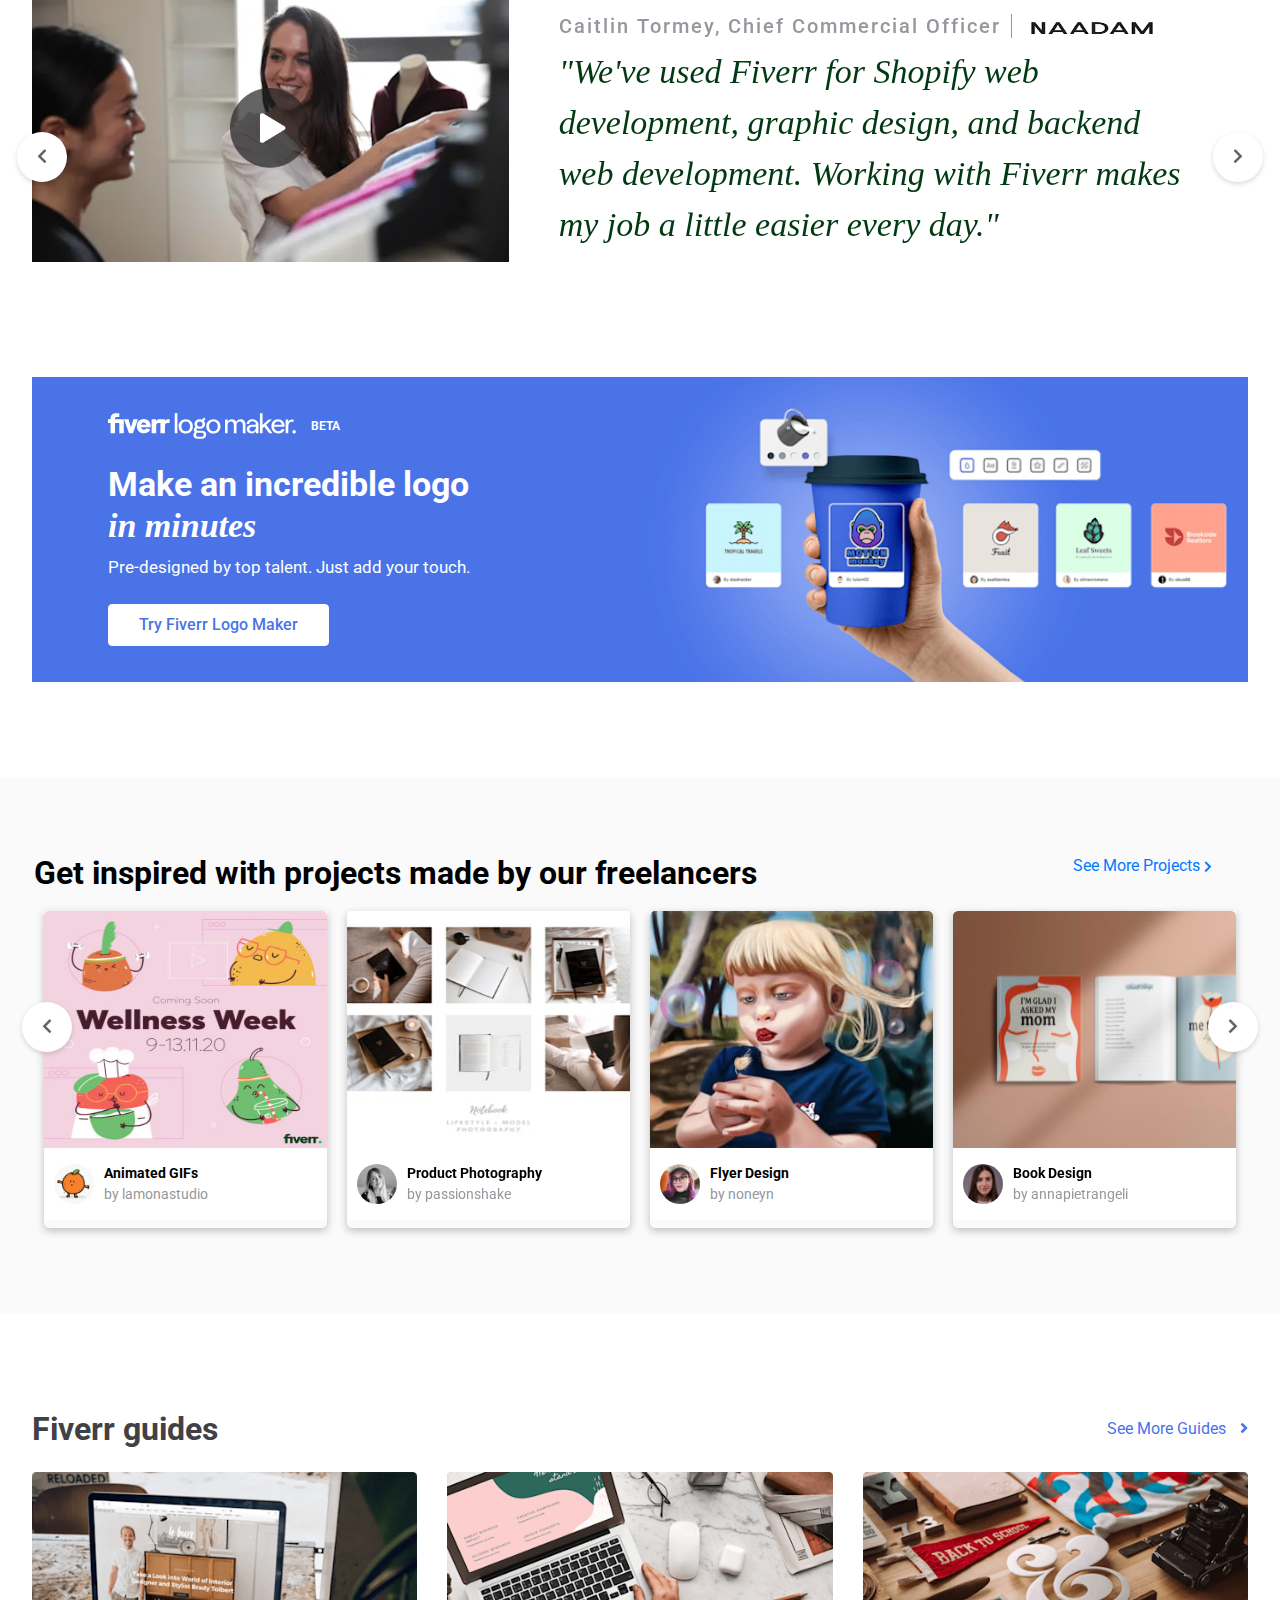
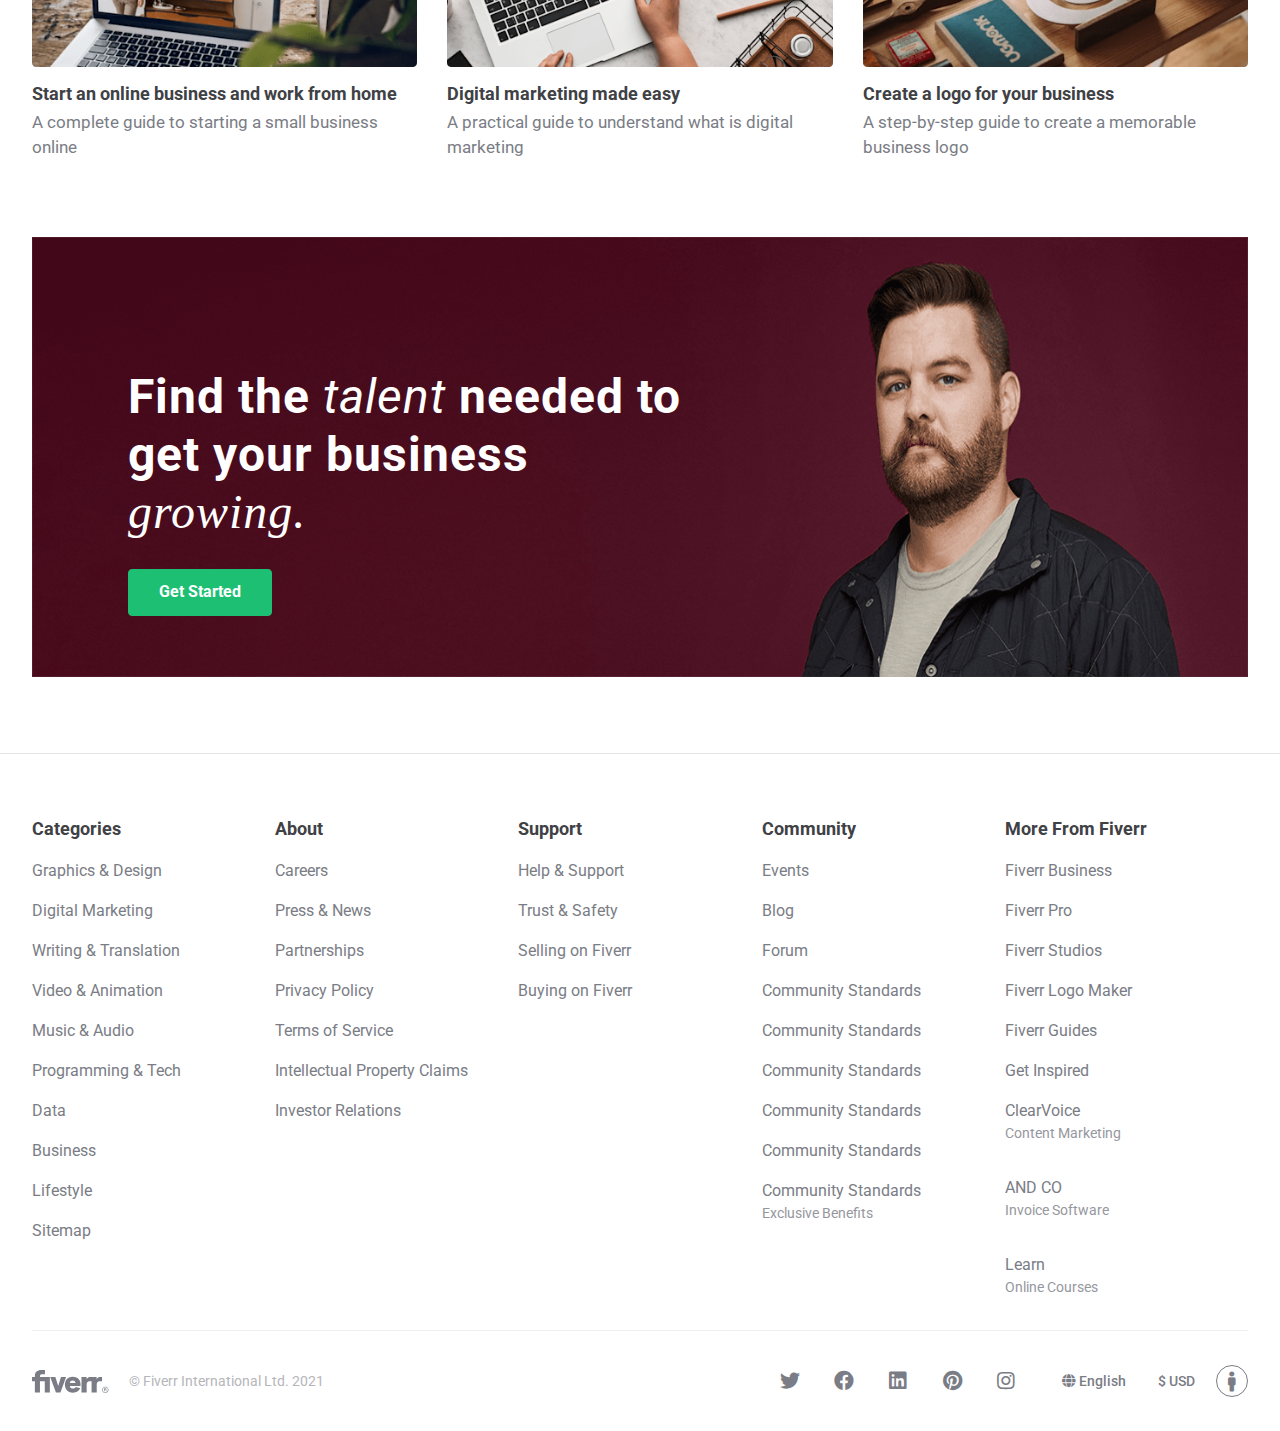
==== commit 4d164f84: "update footer" ====
--- a/FE67_BaiTapTongHop-master/index.html
+++ b/FE67_BaiTapTongHop-master/index.html
@@ -1604,6 +1604,21 @@
               <li>
                 <a href="#">Music & Audio</a>
               </li>
+              <li>
+                <a href="#">Programming & Tech</a>
+              </li>
+              <li>
+                <a href="#">Data</a>
+              </li>
+              <li>
+                <a href="#">Business</a>
+              </li>
+              <li>
+                <a href="#">Lifestyle</a>
+              </li>
+              <li>
+                <a href="#">Sitemap</a>
+              </li>
             </ul>
           </div>
           <div class="footer-top__item">
@@ -1624,6 +1639,15 @@
               <li>
                 <a href="#">Privacy Policy</a>
               </li>
+              <li>
+                <a href="#">Terms of Service</a>
+              </li>
+              <li>
+                <a href="#">Intellectual Property Claims</a>
+              </li>
+              <li>
+                <a href="#">Investor Relations</a>
+              </li>
             </ul>
           </div>
           <div class="footer-top__item">
@@ -1641,6 +1665,9 @@
               <li>
                 <a href="#">Selling on Fiverr</a>
               </li>
+              <li>
+                <a href="#">Buying on Fiverr</a>
+              </li>
             </ul>
           </div>
           <div class="footer-top__item">
@@ -1661,6 +1688,24 @@
               <li>
                 <a href="#">Community Standards</a>
               </li>
+              <li>
+                <a href="#">Community Standards</a>
+              </li>
+              <li>
+                <a href="#">Community Standards</a>
+              </li>
+              <li>
+                <a href="#">Community Standards</a>
+              </li>
+              <li>
+                <a href="#">Community Standards</a>
+              </li>
+              <li>
+                <a href="#"
+                  >Community Standards
+                  <p>Exclusive Benefits</p>
+                </a>
+              </li>
             </ul>
           </div>
           <div class="footer-top__item">
@@ -1683,6 +1728,27 @@
               </li>
               <li>
                 <a href="#">Fiverr Guides</a>
+              </li>
+              <li>
+                <a href="#">Get Inspired</a>
+              </li>
+              <li>
+                <a href="#"
+                  >ClearVoice
+                  <p>Content Marketing</p>
+                </a>
+              </li>
+              <li>
+                <a href="#"
+                  >AND CO
+                  <p>Invoice Software</p>
+                </a>
+              </li>
+              <li>
+                <a href="#"
+                  >Learn
+                  <p>Online Courses</p>
+                </a>
               </li>
             </div>
           </div>
--- a/FE67_BaiTapTongHop-master/CSS/main.css
+++ b/FE67_BaiTapTongHop-master/CSS/main.css
@@ -643,7 +643,7 @@
   position: absolute;
   width: 100%;
   max-width: 50%;
-  top: 15%;
+  top: 10%;
   left: -8%;
   transform: translate(20%, 50%);
   z-index: 2;
@@ -744,7 +744,7 @@
   .cover-text__left .cover-btn__search {
     display: block;
   }
-  .cover-text__courses {
+  .cover-text__left .cover-text__courses {
     max-width: 90%;
   }
 }
@@ -758,6 +758,9 @@
     color: #fff;
     font-size: 40px;
     font-weight: bold;
+  }
+  #cover .cover-content .styleImg2 {
+    display: block;
   }
 }
 
@@ -1091,6 +1094,11 @@
   background: #1dbf73;
 }
 
+.marketplace .marketplace-content .marketplace-item:last-child {
+  padding-top: 16px;
+  place-self: center;
+}
+
 @media screen and (max-width: 768px) {
   .marketplace .marketplace-content {
     grid-template-columns: repeat(3, 1fr);
@@ -1816,6 +1824,12 @@
   grid-template-columns: repeat(5, 1fr);
 }
 
+.footer-top__links a p {
+  color: #95979d;
+  font-size: 14px;
+  font-weight: 400;
+}
+
 .footer-top__title {
   display: flex;
   align-items: center;
@@ -1979,6 +1993,12 @@
   .footer-bottom__right {
     flex-direction: column;
   }
+  .footer-bottom__left {
+    flex-direction: column;
+  }
+  .footer-bottom__left p {
+    padding-top: 20px;
+  }
   .footer-bottom__social {
     margin-bottom: 10px;
     margin-right: 0;
